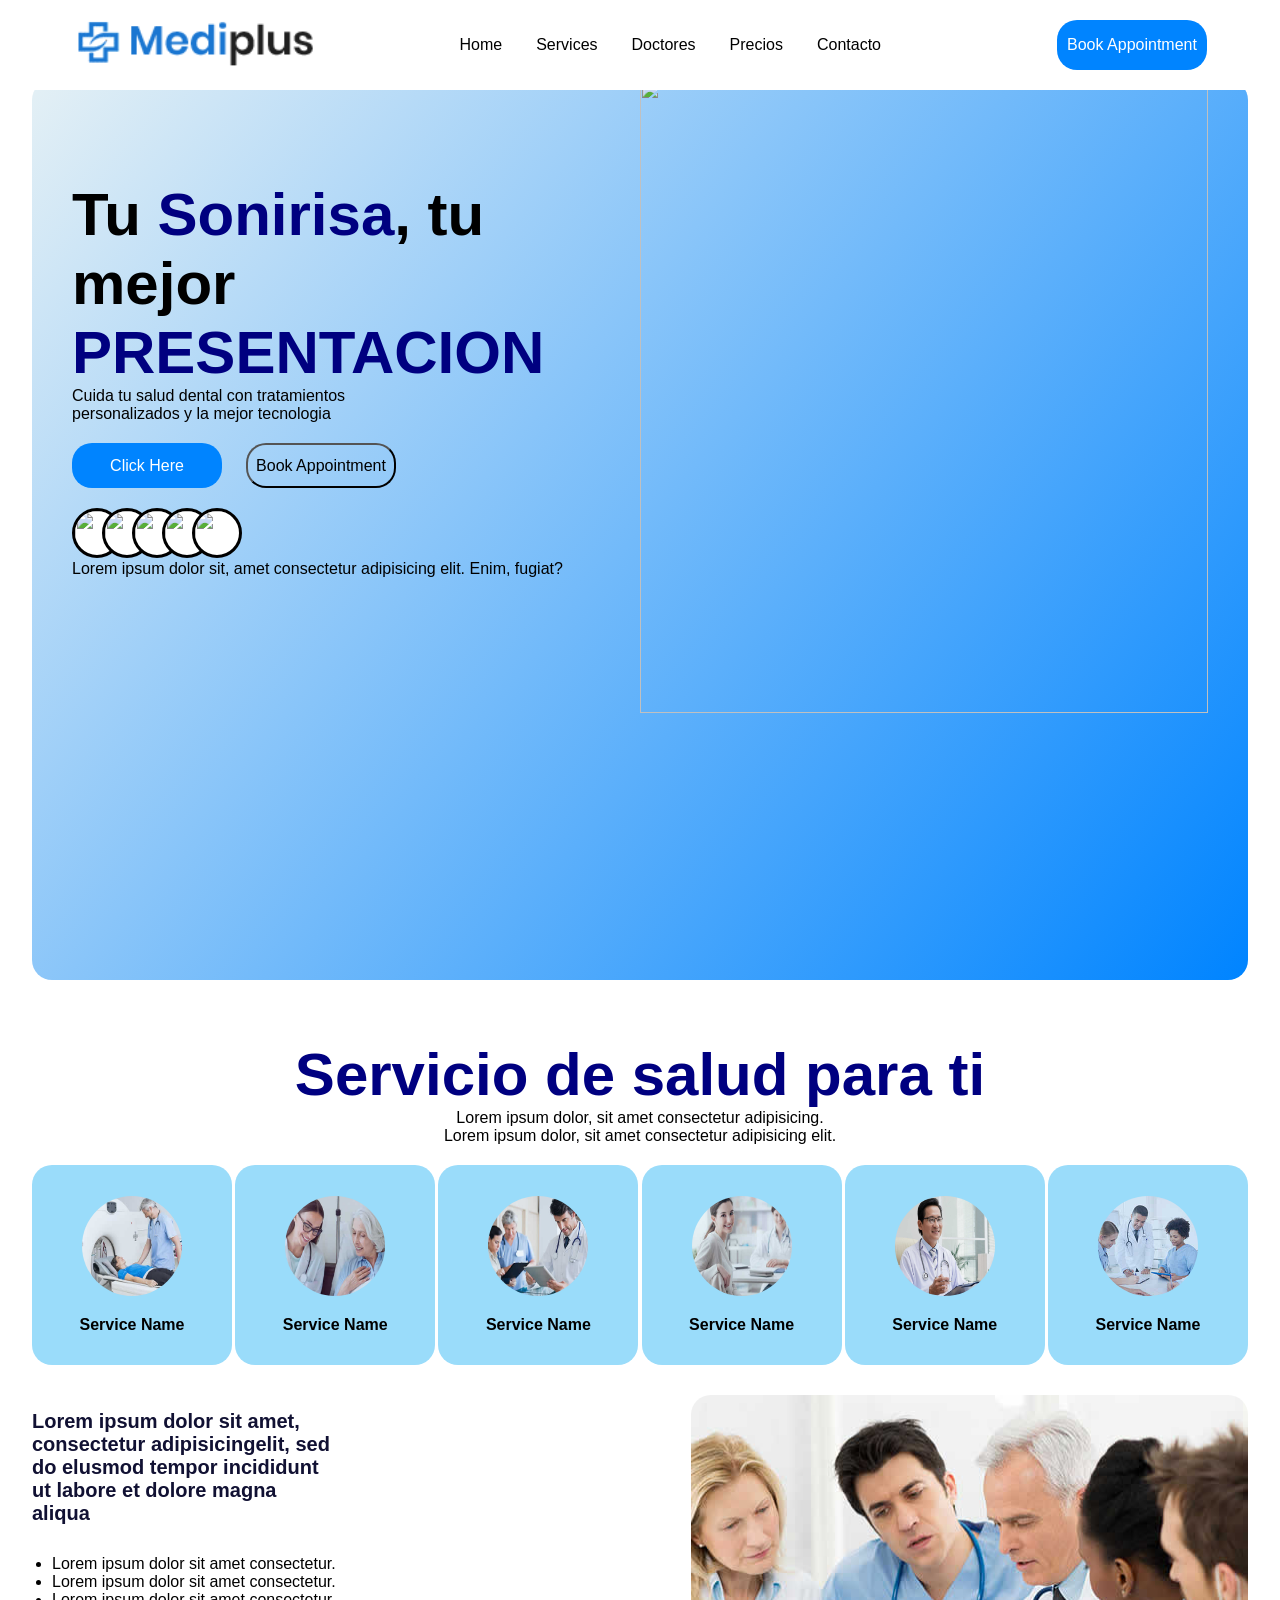
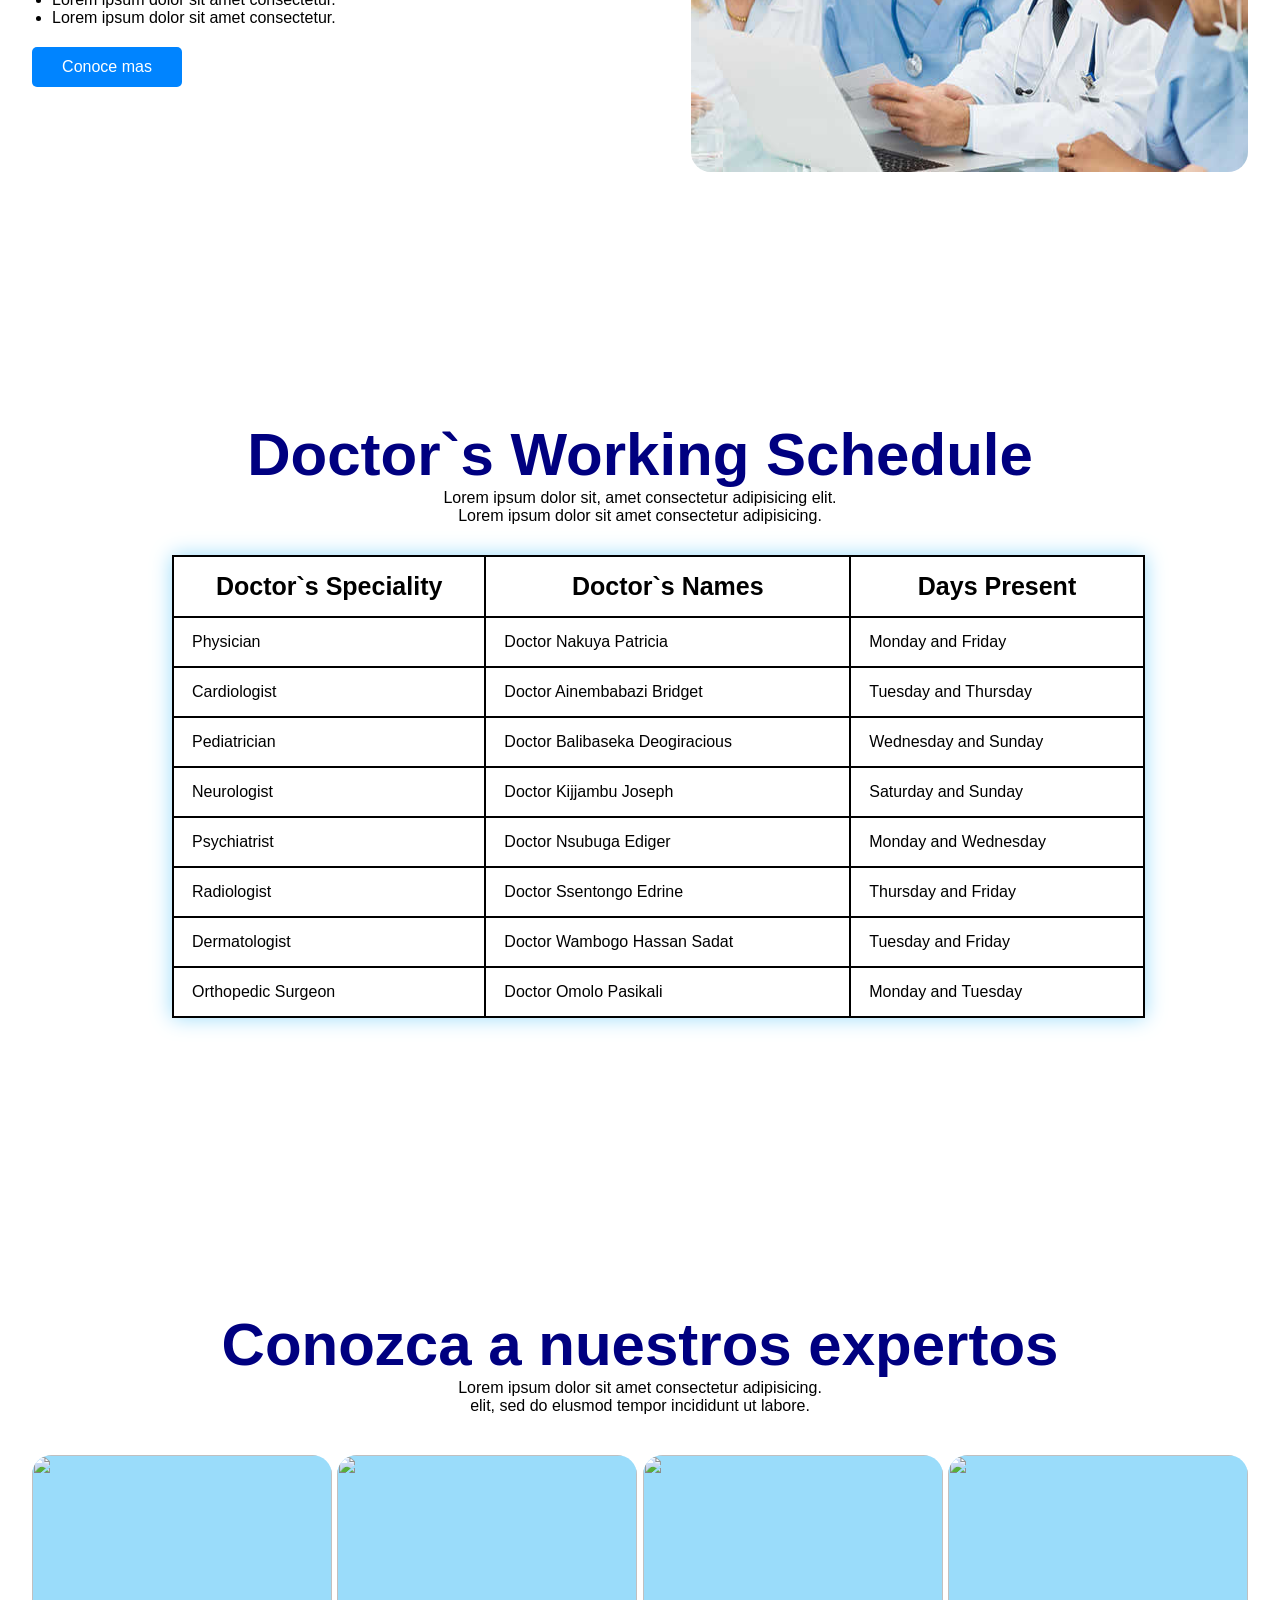
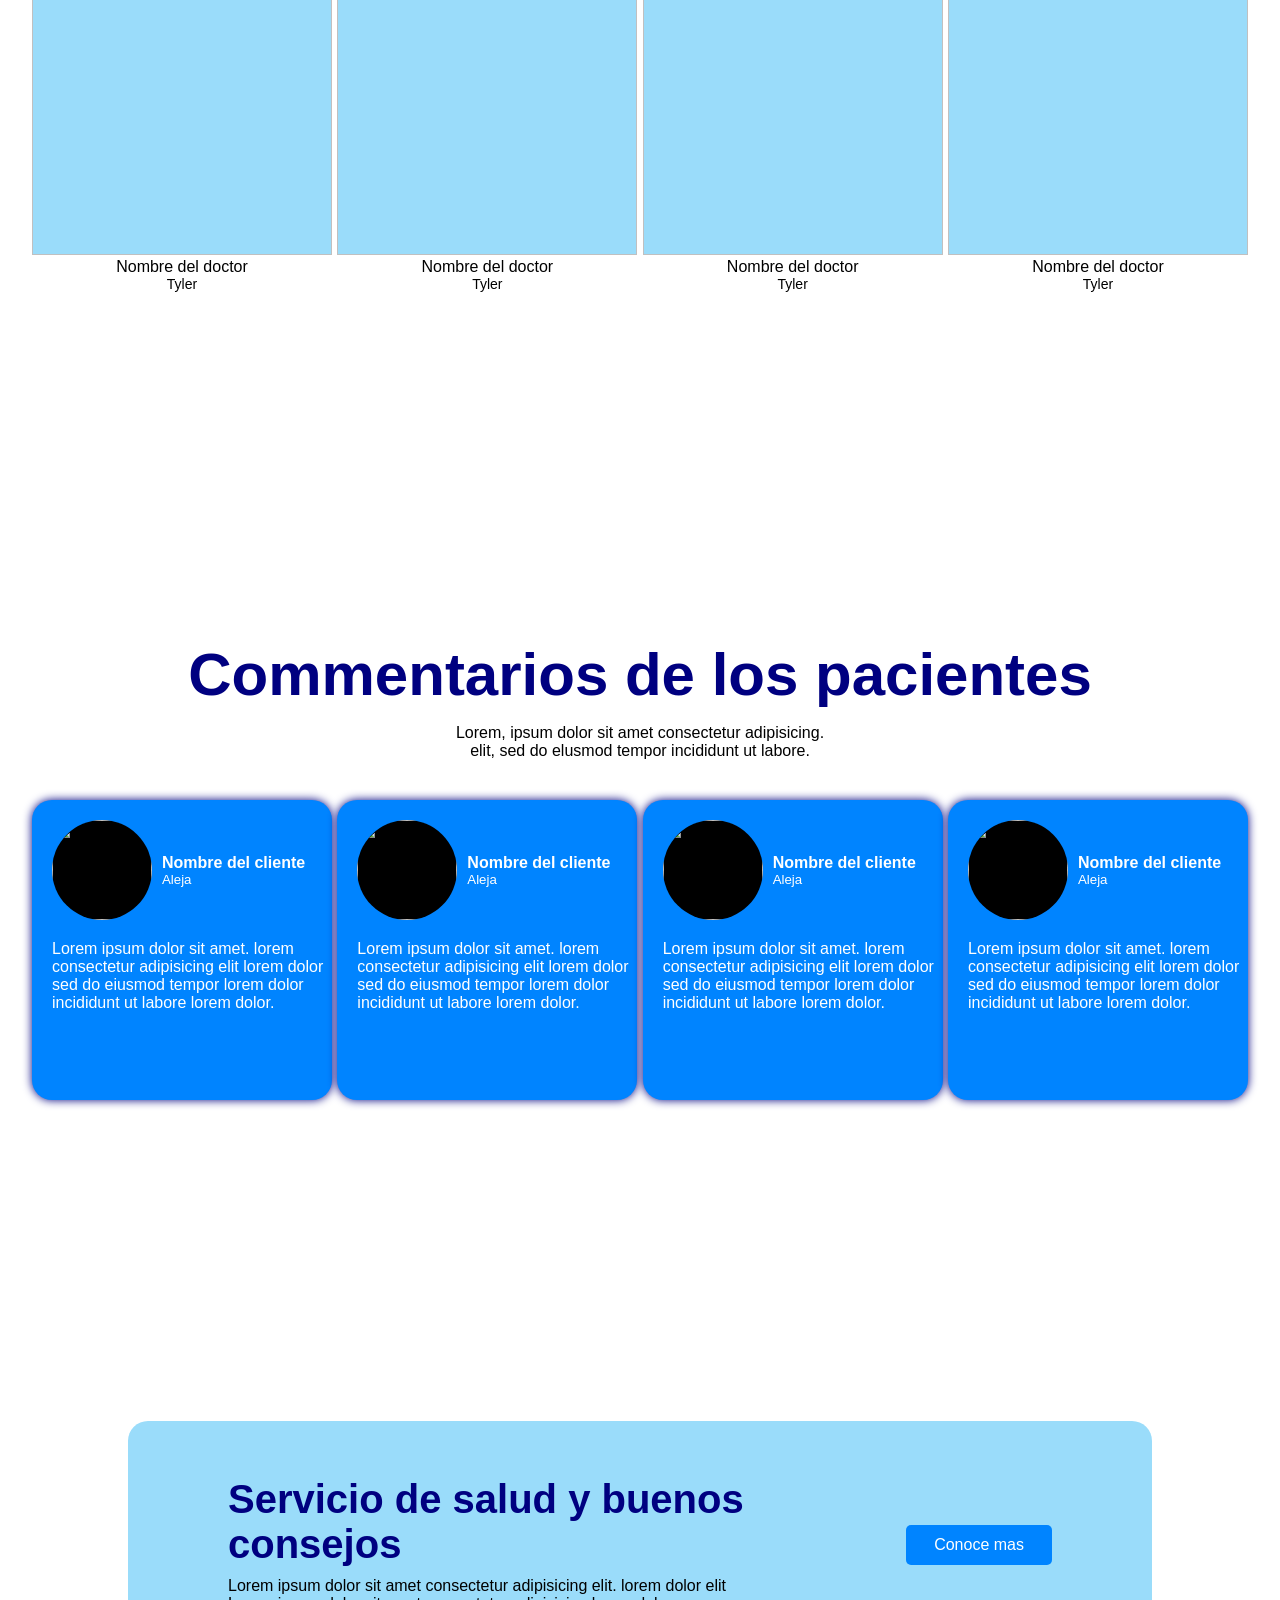
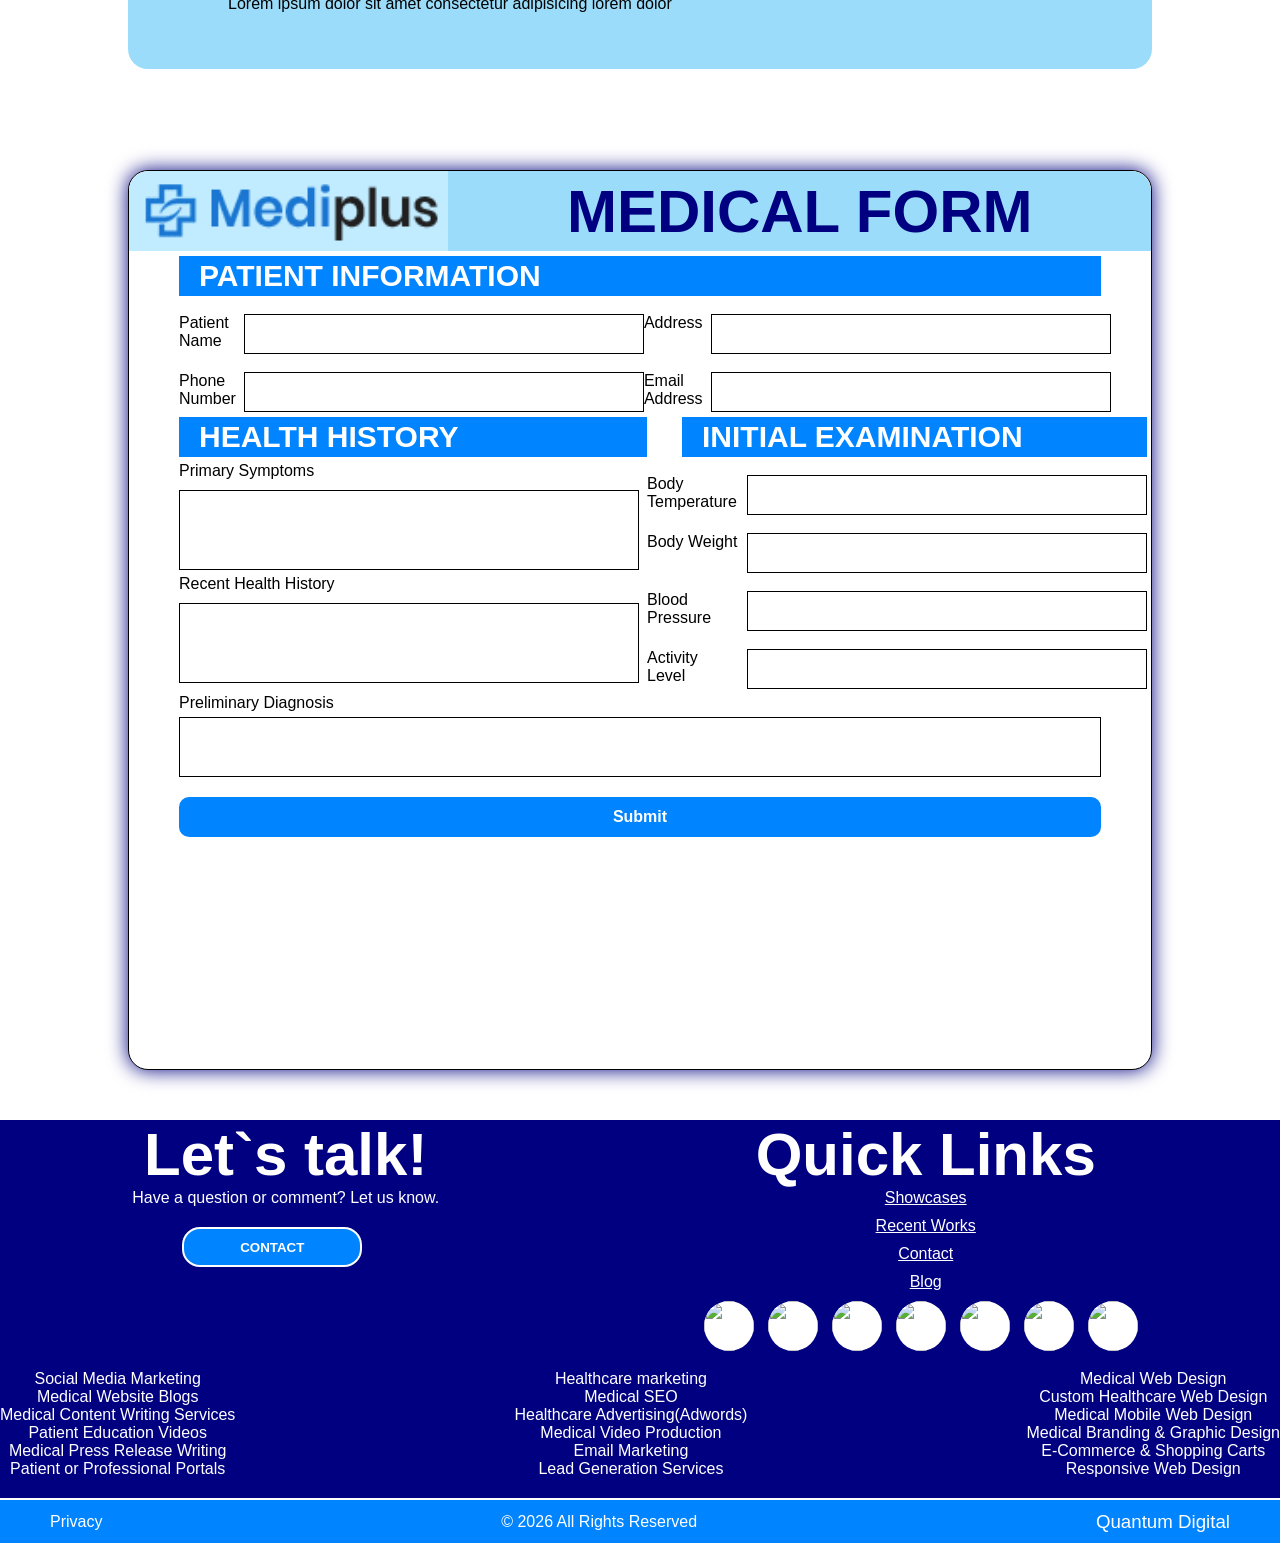
==== index.html @ 00d00fad "styling hero buttons" ====
<!DOCTYPE html>
<html lang="en">
<head>
    <meta charset="UTF-8">
    <meta name="viewport" content="width=device-width, initial-scale=1.0">
    <title>HOSPITAL</title>
    <link rel="stylesheet" href="style.css">
</head>
<body>


    <!-- Start of the Navigation bar -->

    <div class="navigationbar">


        <div class="navlogo">
            <img src="img/logo.png" alt="">
        </div>

        <div class="navanchours">
            <nav>
                <a href="#Home">Home</a>
                <a href="#Services">Services</a>
                <a href="#Doctores">Doctores</a>
                <a href="#Precios">Precios</a>
                <a href="#Contacto">Contacto</a>
            </nav>
        </div>

        <div class="navbtn">
            <button>Book Appointment</button>
        </div>


    </div>

    <!-- End of the Navigation bar -->



    <!-- Start of the Hero section -->

    <section class="herosection" id="Home">


        <div class="herocontent">


            <div class="heroinfo">

                <div class="heroinfo1">
                    <h1>Tu <span>Sonirisa</span>, tu mejor <br><span>PRESENTACION</span></h1>
                    <P>Cuida tu salud dental con tratamientos <br>personalizados y la mejor tecnologia</P>
                </div>

                <div class="herobtn">
                    <button class="herobtn1">Click Here</button>
                    <button id="herobtn2">Book Appointment</button>
                </div>

                <div class="heroinfo2">
                    <div class="heroinfo2images">
                        <img src="img/vecteezy_ai-generated-a-smiling-doctor-with-glasses-and-a-white-lab_41408858.png" alt="">
                        <img src="img/vecteezy_smiling-healthcare-professional-in-lab-coat-ready-for_44243718.png" alt="">
                        <img src="img/vecteezy_ai-generated-male-nurse-crossed-arms-isolated-on-transparent_35438521.png" alt="">
                        <img src="img/vecteezy_ai-generated-doctor-png-isolated-on-transparent-background_35681209.png" alt="">
                        <img src="img/vecteezy_ai-generated-a-smiling-doctor-with-glasses-and-a-white-lab_41408858.png" alt="">
                    </div>
                    <p>Lorem ipsum dolor sit, amet consectetur adipisicing elit. Enim, fugiat?</p>
                </div>

            </div>


            <div class="heroimage">
                <img src="img/vecteezy_ai-generated-a-female-doctor-with-a-stethoscope-isolated-on_41409059.png" alt="">
            </div>


        </div>


    </section>

    <!-- End of the Hero section -->


    <!-- Start of the Services section -->

    <section class="servicesection" id="Services">


        <div class="servicescontent">


            <h1>Servicio de salud para ti</h1>

            <p class="serviceparagraph">Lorem ipsum dolor, sit amet consectetur adipisicing. <br>Lorem ipsum dolor, sit amet consectetur adipisicing elit.</p>

            <div class="servicescards">


                <div class="card">
                    <div class="cardimage">
                        <img src="img/pf2.jpg" alt="">
                    </div>
                    <p>Service Name</p>
                </div>

                <div class="card">
                    <div class="cardimage">
                        <img src="img/pf1.jpg" alt="">
                    </div>
                    <p>Service Name</p>
                </div>

                <div class="card">
                    <div class="cardimage">
                        <img src="img/pf3.jpg" alt="">
                    </div>
                    <p>Service Name</p>
                </div>

                <div class="card">
                    <div class="cardimage">
                        <img src="img/pf4.jpg" alt="">
                    </div>
                    <p>Service Name</p>
                </div>

                <div class="card">
                    <div class="cardimage">
                        <img src="img/mission-img.jpg" alt="">
                    </div>
                    <p>Service Name</p>
                </div>

                <div class="card">
                    <div class="cardimage">
                        <img src="img/blog-sidebar2.jpg" alt="">
                    </div>
                    <p>Service Name</p>
                </div>


            </div>

            
            <div class="servicesinfo">


                <div class="serviceinfo1">
                    <p>Lorem ipsum dolor sit amet, <br>consectetur adipisicingelit, sed <br>do elusmod tempor incididunt <br>ut labore et dolore magna <br>aliqua</p>
                    <ul>
                        <li>Lorem ipsum dolor sit amet consectetur.</li>
                        <li>Lorem ipsum dolor sit amet consectetur.</li>
                        <li>Lorem ipsum dolor sit amet consectetur.</li>
                        <li>Lorem ipsum dolor sit amet consectetur.</li>
                    </ul>
                    <button>Conoce mas</button>
                </div>


                <div class="serviceinfoimage">
                    <img src="img/blog2.jpg" alt="">
                </div>


            </div>


        </div>


    </section>

    <!-- End of the Services Section -->

    
    <!-- Start of the Doctor`s Working days section -->

    <section class="doctorsworkingsection">


        <div class="doctorsworkingcontent">


            <h1>Doctor`s Working Schedule</h1>

            <p>Lorem ipsum dolor sit, amet consectetur adipisicing elit. <br>Lorem ipsum dolor sit amet consectetur adipisicing.</p>
            
            <table class="doctorstable">


                <thead>

                    <tr>
                        <th>Doctor`s Speciality</th>
                        <th>Doctor`s Names</th>
                        <th>Days Present</th>
                    </tr>

                </thead>

                <tbody>

                    <tr>
                        <td>Physician</td>
                        <td>Doctor Nakuya Patricia</td>
                        <td>Monday and Friday</td>
                    </tr>

                    <tr>
                        <td>Cardiologist</td>
                        <td>Doctor Ainembabazi Bridget</td>
                        <td>Tuesday and Thursday</td>
                    </tr>

                    <tr>
                        <td>Pediatrician</td>
                        <td>Doctor Balibaseka Deogiracious</td>
                        <td>Wednesday and Sunday</td>
                    </tr>

                    <tr>
                        <td>Neurologist</td>
                        <td>Doctor Kijjambu Joseph</td>
                        <td>Saturday and Sunday</td>
                    </tr>

                    <tr>
                        <td>Psychiatrist</td>
                        <td>Doctor Nsubuga Ediger</td>
                        <td>Monday and Wednesday</td>
                    </tr>

                    <tr>
                        <td>Radiologist</td>
                        <td>Doctor Ssentongo Edrine</td>
                        <td>Thursday and Friday</td>
                    </tr>

                    <tr>
                        <td>Dermatologist</td>
                        <td>Doctor Wambogo Hassan Sadat</td>
                        <td>Tuesday and Friday</td>
                    </tr>

                    <tr>
                        <td>Orthopedic Surgeon</td>
                        <td>Doctor Omolo Pasikali</td>
                        <td>Monday and Tuesday</td>
                    </tr>


                </tbody>


            </table>

        </div>


    </section>

    <!-- End of the Doctor`s Working days section -->


    <!-- Start of the Doctor`s section -->

    <section class="doctorsection" id="Doctores">


        <div class="doctorcontent">


            <h1>Conozca a nuestros expertos</h1>

            <p class="doctorcomment">Lorem ipsum dolor sit amet consectetur adipisicing. <br>elit, sed do elusmod tempor incididunt ut labore.</p>

            <div class="doctorimages">


                <div class="doctorcard">
                    <img src="" alt="">
                    <p>Nombre del doctor</p>
                    <h4>Tyler</h4>
                </div>

                <div class="doctorcard">
                    <img src="" alt="">
                    <p>Nombre del doctor</p>
                    <h4>Tyler</h4>
                </div>

                <div class="doctorcard">
                    <img src="" alt="">
                    <p>Nombre del doctor</p>
                    <h4>Tyler</h4>
                </div>

                <div class="doctorcard">
                    <img src="" alt="">
                    <p>Nombre del doctor</p>
                    <h4>Tyler</h4>
                </div>


            </div>


        </div>


    </section>

    <!-- End of the Doctor`s section -->



    <!--Start of the Comment Section -->

    <section class="commentsection" id="Precios">


        <div class="commentcomments">


            <h1>Commentarios de los pacientes</h1>

            <p class="commentdetails">Lorem, ipsum dolor sit amet consectetur adipisicing. <br>elit, sed do elusmod tempor incididunt ut labore.</p>

            <div class="commentcards">


                <div class="commentcard1">

                    <div class="cardcontent">
                        <img src="" alt="">
                        <div class="cardcontenttext">
                            <h4>Nombre del cliente</h4>
                            <h5>Aleja</h5>
                        </div>
                    </div>

                    <p>Lorem ipsum dolor sit amet. lorem <br>consectetur adipisicing elit lorem dolor <br>sed do eiusmod tempor lorem dolor <br>incididunt ut labore lorem dolor.</p>

                </div>

                <div class="commentcard1">

                    <div class="cardcontent">
                        <img src="" alt="">
                        <div class="cardcontenttext">
                            <h4>Nombre del cliente</h4>
                            <h5>Aleja</h5>
                        </div>
                    </div>

                    <p>Lorem ipsum dolor sit amet. lorem <br>consectetur adipisicing elit lorem dolor <br>sed do eiusmod tempor lorem dolor <br>incididunt ut labore lorem dolor.</p>

                </div>

                <div class="commentcard1">

                    <div class="cardcontent">
                        <img src="" alt="">
                        <div class="cardcontenttext">
                            <h4>Nombre del cliente</h4>
                            <h5>Aleja</h5>
                        </div>
                    </div>
                    
                    <p>Lorem ipsum dolor sit amet. lorem <br>consectetur adipisicing elit lorem dolor <br>sed do eiusmod tempor lorem dolor <br>incididunt ut labore lorem dolor.</p>

                </div>

                <div class="commentcard1">

                    <div class="cardcontent">
                        <img src="" alt="">
                        <div class="cardcontenttext">
                            <h4>Nombre del cliente</h4>
                            <h5>Aleja</h5>
                        </div>
                    </div>
                    
                    <p>Lorem ipsum dolor sit amet. lorem <br>consectetur adipisicing elit lorem dolor <br>sed do eiusmod tempor lorem dolor <br>incididunt ut labore lorem dolor.</p>

                </div>


            </div>


        </div>


    </section>

    <!-- End of the Comment Section -->


    <!-- Start of the Information Section -->

    <section class="informationsection">


        <div class="informationcontent">


            <div class="informationhead">
                <h1>Servicio de salud y buenos consejos</h1>
                <p>Lorem ipsum dolor sit amet consectetur adipisicing elit. lorem dolor elit <br>Lorem ipsum dolor sit amet consectetur adipisicing lorem dolor</p>
            </div>

            <button>Conoce mas</button>


        </div>


    </section>

    <!-- End of the Information section -->


    <!-- Start of the Form section -->

    <secction class="formsection">


        <div class="formconent">


            <form action="">


                <div class="formheader">

                    <div class="formlogo">
                        <img src="img/logo.png" alt="">
                    </div>

                    <div class="formheadinfo">
                        <h1>MEDICAL FORM</h1>
                    </div>

                </div>


                <div class="formbody">


                    <div class="firstformbody">

                        <div class="firstformbodyhead">
                            <h1>PATIENT INFORMATION</h1>
                        </div>

                        <div class="firstformbodyfields">

                            <div class="firstformbodyfieldsleft">

                                <div class="formfields">
                                    <p>Patient <br>Name</p>
                                    <input type="text">
                                </div>

                                <div class="formfields">
                                    <p>Phone <br>Number</p>
                                    <input type="text">
                                </div>

                            </div>

                            <div class="firstformbodyright">

                                <div class="formfields">
                                    <p>Address</p>
                                    <input type="text">
                                </div>

                                <div class="formfields">
                                    <p>Email <br>Address</p>
                                    <input type="text">
                                </div>

                            </div>

                        </div>

                    </div>


                    <div class="secondformbody">


                        <div class="secondformbodyleftside">

                            <div class="secondformbodyleftsidehead">
                                <h1>HEALTH HISTORY</h1>
                            </div>

                            <div class="secondformbodyleftsidefields">
                                <P>Primary Symptoms</P>
                                <input type="text">
                            </div>

                            <div class="secondformbodyleftsidefields">
                                <P>Recent Health History</P>
                                <input type="text">
                            </div>

                        </div>


                        <div class="secondformbodyrightside">

                            <div class="secondformbodyrightsidehead">
                                <h1>INITIAL EXAMINATION</h1>
                            </div>

                            <div class="formfields">
                                <p>Body <br>Temperature</p>
                                <input type="text">
                            </div>

                            <div class="formfields">
                                <p>Body Weight</p>
                                <input type="text">
                            </div>

                            <div class="formfields">
                                <p>Blood <br>Pressure</p>
                                <input type="text">
                            </div>

                            <div class="formfields">
                                <p>Activity <br>Level</p>
                                <input type="text">
                            </div>

                        </div>


                    </div>


                    <div class="thirdformbody">


                        <div class="thirdformbodyfields">
                            <p>Preliminary Diagnosis</p>
                            <input type="text">
                        </div>


                    </div>

                    <div class="formbutton">
                        <button>Submit</button>
                    </div>


                </div>



            </form>


        </div>


    </secction>

    <!-- End of the Form section -->



    <!-- Start of the Footer Section -->

    <footer class="footersection" id="Contacto">


        <div class="firstfooterinfo">


            <div class="footerinfoone">
                <h1>Let`s talk!</h1>
                <p>Have a question or comment? Let us know.</p>
                <button>CONTACT</button>
            </div>

            <div class="footerinfotwo">
                <h1>Quick Links</h1>
                <nav>
                    <a href="">Showcases</a>
                    <a href="">Recent Works</a>
                    <a href="">Contact</a>
                    <a href="">Blog</a>
                </nav>
                <div class="footerinfotwoimages">
                    <img src="" alt="">
                    <img src="" alt="">
                    <img src="" alt="">
                    <img src="" alt="">
                    <img src="" alt="">
                    <img src="" alt="">
                    <img src="" alt="">
                </div>
            </div>


        </div>


        <div class="secondfooterinfo">


            <div>
                <p>Social Media Marketing <br>Medical Website Blogs <br>Medical Content Writing Services <br>Patient Education Videos <br>Medical Press Release Writing <br>Patient or Professional Portals</p>
            </div>
            <div>
                <p>Healthcare marketing <br>Medical SEO <br>Healthcare Advertising(Adwords) <br>Medical Video Production <br>Email Marketing <br>Lead Generation Services</p>
            </div>
            <div>
                <p>Medical Web Design <br>Custom Healthcare Web Design <br>Medical Mobile Web Design <br>Medical Branding & Graphic Design <br>E-Commerce & Shopping Carts <br>Responsive Web Design</p>
            </div>

        </div>

    
        <div class="lastfooterinfo">
            <h4>Privacy</h4>
            <h4>&copy; 2026 All Rights Reserved</h4>
            <h3>Quantum Digital</h3>
        </div>


    </footer>

    <!-- End of the Footer Section -->
 <script src="script.js"></script>    
</body>
</html>
---- style.css ----
*{
    margin: 0px;
    padding: 0px;
    box-sizing: border-box;
    text-decoration: none;
}


html{
    scroll-behavior: smooth;
}



/* Start of the Navigation bar */
.navigationbar{
    width: 100%;
    height: 10vh;
    background-color: white;
    display: flex;
    justify-content: space-around;
    align-items: center;
    position: fixed;
    top: 0;
}

.navlogo img{
    width: 100%;
    height: 50px;
}

.navanchours nav a{
    color: black;
    font-family:'Segoe UI', Tahoma, Geneva, Verdana, sans-serif;
    font-size: 16px;
    margin-right: 30px;
}

.navbtn button{
    width: 150px;
    height: 50px;
    background-color: rgb(0, 132, 255);
    border-radius: 20px;
    color: white;
    font-family: 'Segoe UI', Tahoma, Geneva, Verdana, sans-serif;
    font-size: 16px;
    border: none;
}
/* End of the navigation bar */



/* Start of the Hero section */
.herosection{
    width: 100%;
    height: 100vh;
    background-color: white;
    display: flex;
    justify-content: center;
    margin-top: 80px;
}

.herocontent{
    width: 95%;
    height: 100%;
    background: linear-gradient(130deg, rgb(228, 240, 245), rgb(0, 132, 255));
    display: flex;
    justify-content: space-between;
    border-radius: 20px;
}

.heroinfo{
    width: 600px;
    height: 630px;
    margin-left: 40px;
}

.heroinfo1 h1{
    font-size: 60px;
    font-family: 'Segoe UI', Tahoma, Geneva, Verdana, sans-serif;
    color: black;
    margin-top: 100px;
}

.heroinfo1 h1 span{
    color: navy;
}

.heroinfo1 p{
    font-size: 16px;
    font-family: 'Segoe UI', Tahoma, Geneva, Verdana, sans-serif;
}

.herobtn{
    margin-top: 20px;
}

.herobtn button{
    width: 150px;
    height: 45px;
    background-color: transparent;
    font-family: 'Segoe UI', Tahoma, Geneva, Verdana, sans-serif;
    font-size: 16px;
    border-radius: 20px;
    margin-right: 20px;
}

.herobtn .herobtn1{
    background-color: rgb(0, 132, 255);
    border: none;
    color: white;
}

.heroinfo2images{
    display: grid;
    grid-template-columns: repeat(5,30px);
    margin-top: 20px;
}

.heroinfo2images img{
    width: 50px;
    height: 50px;
    background-color: white;
    border: 3px solid black;
    border-radius: 50%;
}

.heroinfo2 p{
    font-family: 'Segoe UI', Tahoma, Geneva, Verdana, sans-serif;
    font-size: 16px;
    margin-top: 2px;
}

.heroimage{
    width: 600px;
    max-height: 633px;
    margin-right: 40px;
}

.heroimage img{
    width: 100%;
    height: 100%;
}
/* End of the Hero Section */



/* Start of the Services Section */
.servicesection{
    width: 100%;
    min-height: 100vh;
    background-color: white;
    display: flex;
    justify-content: center;
    margin-top: 60px;
}

.servicescontent{
    width: 95%;
    height: 100%;
    background-color: white;
}

.servicescontent h1{
    font-family: 'Segoe UI', Tahoma, Geneva, Verdana, sans-serif;
    font-size: 60px;
    color: navy;
    text-align: center;
}

.servicescontent .serviceparagraph{
    font-family: 'Segoe UI', Tahoma, Geneva, Verdana, sans-serif;
    font-size: 16px;
    color: black;
    text-align: center;
}

.servicescards{
    display: flex;
    justify-content: space-between;
    margin-top: 20px;
}

.servicescards .card{
    width: 200px;
    height: 200px;
    background-color:  rgb(154, 220, 250);
    border-radius: 20px;
}

.card{
    display: flex;
    flex-direction: column;
    align-items: center;
    justify-content: center;
}

.card .cardimage{
    width: 100px;
    height: 100px;
    background-color: white;
    border-radius: 50%;
    overflow: hidden;
}

.cardimage img{
    width: 100%;
    height: 100%;
    /* border-radius: 50%; */
    object-fit: fill;
}

.card p{
    margin-top: 20px;
    font-family: 'Segoe UI', Tahoma, Geneva, Verdana, sans-serif;
    font-size: 16px;
    font-weight: 700;
}

.servicesinfo{
    display: flex;
    justify-content: space-between;
    margin-top: 30px;
}

.serviceinfo1 p{
    font-family: 'Segoe UI', Tahoma, Geneva, Verdana, sans-serif;
    font-size: 20px;
    color: rgb(17, 17, 51);
    font-weight: 700;
    margin-top: 15px;
}

.serviceinfo1 ul{
    margin-left: 20px;
    margin-top: 30px;
    font-family: 'Segoe UI', Tahoma, Geneva, Verdana, sans-serif;
    font-size: 16px;
    font-weight: 400;
}

.serviceinfo1 button{
    width: 150px;
    height: 40px;
    background-color: rgb(0, 132, 255);
    color: white;
    font-weight: 500;
    margin-top: 20px;
    font-family: 'Segoe UI', Tahoma, Geneva, Verdana, sans-serif;
    font-size: 16px;
    border: none;
    border-radius: 5px;
}

.serviceinfoimage img{
    width: 100%;
    height: 100%;
    background-color:  rgb(154, 220, 250);
    border-radius: 20px;
}
/* End of the Services Section */



/* Start of the Doctor`s Working Days Section */
.doctorsworkingsection{
    width: 100%;
    min-height: 100vh;
    background-color: white;
    display: flex;
    justify-content: center;
}

.doctorsworkingcontent{
    width: 95%;
    height: 100%;
    background-color: white;
}

.doctorsworkingcontent h1{
    font-family: 'Segoe UI', Tahoma, Geneva, Verdana, sans-serif;
    font-size: 60px;
    color: navy;
    text-align: center;
    margin-top: 80px;
}

.doctorsworkingcontent p{
    font-family: 'Segoe UI', Tahoma, Geneva, Verdana, sans-serif;
    font-size: 16px;
    color: black;
    text-align: center;
}

.doctorstable{
    width: 80%;
    margin-top: 30px;
    border-collapse: collapse;
    margin-left: 140px;
    box-shadow: 0px 0px 20px  rgb(154, 220, 250);
}

th{
    color: black;
    font-family: 'Segoe UI', Tahoma, Geneva, Verdana, sans-serif;
    font-size: 25px;
    font-weight: 700;
    padding-top: 15px;
    padding-bottom: 15px;
    text-align: center;
    border: 2px solid black;
}

td{
    color: black;
    font-family: 'Segoe UI', Tahoma, Geneva, Verdana, sans-serif;
    font-size: 16px;
    font-weight: 400;
    padding-top: 15px;
    padding-bottom: 15px;
    padding-right: 18px;
    padding-left: 18px;
    text-align: left;
    border: 2px solid black;
}
/* End of the Doctor`s Working Days Section */



/* Start of the Doctor`s Section */
.doctorsection{
    min-width: 100%;
    min-height: 100vh;
    background-color: white;
    display: flex;
    justify-content: center;
}

.doctorcontent{
    width: 95%;
    height: 100%;
    background-color: white;
}

.doctorcontent h1{
    font-family: 'Segoe UI', Tahoma, Geneva, Verdana, sans-serif;
    font-size: 60px;
    color: navy;
    text-align: center;
    margin-top: 70px;
}

.doctorcontent .doctorcomment{
    font-family: 'Segoe UI', Tahoma, Geneva, Verdana, sans-serif;
    font-size: 16px;
    color: black;
    text-align: center;
}

.doctorimages{
    display: flex;
    justify-content: space-between;
    margin-top: 40px;
}

.doctorcard{
    width: 300px;
    height: 500px;
    background-color: white;
    display: flex;
    flex-direction: column;
    align-items: center;
    border-radius: 20px;
}

.doctorcard img{
    width: 300px;
    height: 400px;
    background-color: rgb(154, 220, 250);
    border-top-left-radius: 20px;
    border-top-right-radius: 20px;
}

.doctorcard p{
    font-family: 'Segoe UI', Tahoma, Geneva, Verdana, sans-serif;
    font-size: 16px;
    color: black;
    margin-top: 3px;
    font-weight: 500;
}

.doctorcard h4{
    font-family: 'Segoe UI', Tahoma, Geneva, Verdana, sans-serif;
    font-size: 14px;
    color: black;
    font-weight: 300;
}
/* End of the Doctor`s Section */



/* Start of the Comment Section */
.commentsection{
    width: 100%;
    height: 80vh;
    background-color: white;
    display: flex;
    justify-content: center;
    margin-top: 60px;
}

.commentcomments{
    width: 95%;
    height: 100%;
    background-color: white;
}

.commentcomments h1{
    font-family: 'Segoe UI', Tahoma, Geneva, Verdana, sans-serif;
    font-size: 60px;
    color: navy;
    text-align: center;
    margin-top: 40px;
}

.commentcomments .commentdetails{
    font-family: 'Segoe UI', Tahoma, Geneva, Verdana, sans-serif;
    font-size: 16px;
    color: black;
    text-align: center;
    margin-top: 15px;
}

.commentcards{
    display: flex;
    justify-content: space-between;
    margin-top: 40px;
}

.commentcard1{
    width: 300px;
    height: 300px;
    background-color: rgb(0, 132, 255);
    border-radius: 20px;
    box-shadow: 0px 0px 10px navy;
}

.cardcontent{
    display: flex;
    margin-top: 20px;
    margin-left: 20px;
}

.cardcontent img{
    width: 100px;
    height: 100px;
    background-color: black;
    border-radius: 50%;
}

.cardcontenttext{
    display: flex;
    flex-direction: column;
    justify-content: center;
    margin-left: 10px;
    font-family: 'Segoe UI', Tahoma, Geneva, Verdana, sans-serif;
    font-size: 16px;
    color: white;
}

.cardcontenttext h5{
    font-weight: 400;
}

.commentcard1 p{
    font-family: 'Segoe UI', Tahoma, Geneva, Verdana, sans-serif;
    font-size: 16px;
    color: white;
    margin-top: 20px;
    margin-left: 20px;
    font-weight: 400;
}
/* End of the Comment Section */



/* Start of the Information Section */
.informationsection{
    width: 100%;
    height: 50vh;
    background-color: white;
    display: flex;
    justify-content: center;
    align-items: center;
}

.informationcontent{
    width: 80%;
    height: 55%;
    background-color: rgb(154, 220, 250);
    display: flex;
    justify-content: space-between;
    align-items: center;
    border-radius: 20px;
}

.informationhead h1{
    font-family: 'Segoe UI', Tahoma, Geneva, Verdana, sans-serif;
    font-size: 40px;
    color: navy;
    margin-left: 100px;
}

.informationhead p{
    font-family: 'Segoe UI', Tahoma, Geneva, Verdana, sans-serif;
    font-size: 16px;
    color: black;
    margin-top: 10px;
    margin-left: 100px;
    font-weight: 500;
}

.informationcontent button{
    width: 150px;
    height: 40px;
    background-color: rgb(0, 132, 255);
    color: white;
    font-family: 'Segoe UI', Tahoma, Geneva, Verdana, sans-serif;
    font-size: 16px;
    border: none;
    border-radius: 5px;
    margin-right: 100px;
    font-weight: 500;
}
/* End of the Information Section */



/* Start of the Form Section */
.formsection{
    width: 100%;
    min-height: 100vh;
    background-color: white;
    display: flex;
    justify-content: center;
}

.formconent{
    width: 80%;
    min-height: 100vh;
    background-color: white;
    border: 1px solid black;
    border-radius: 20px;
    box-shadow: 0px 0px 20px  navy;
}

.formheader{
    display: flex;
}

.formlogo{
    width: 400px;
    height: 80px;
    background-color: rgb(193, 235, 255);
    display: flex;
    justify-content: center;
    align-items: center;
    border-top-left-radius: 20px;
}

.formlogo img{
    width: 300px;
    height: 65px;
}

.formheadinfo{
    width: 880px;
    height: 80px;
    background-color: rgb(154, 220, 250);
    display: flex;
    justify-content: center;
    align-items: center;
    border-top-right-radius: 20px;
}

.formheadinfo h1{
    font-family: 'Segoe UI', Tahoma, Geneva, Verdana, sans-serif;
    font-size: 60px;
    color: navy;
}

.formbody{
    margin-left: 50px;
    margin-right: 50px;
    margin-top: 5px;
}

.firstformbodyhead{
    width: 100%;
    height: 40px;
    background-color: rgb(0, 132, 255);
    display: flex;
    align-items: center;
}

.firstformbodyhead h1{
    font-family: 'Segoe UI', Tahoma, Geneva, Verdana, sans-serif;
    font-size: 30px;
    color: white;
    margin-left: 20px;
}

.firstformbodyfields{
    display: flex;
    justify-content: space-between;
}

.formfields{
    display: flex;
    justify-content: space-between;
    margin-top: 18px;
    font-family: 'Segoe UI', Tahoma, Geneva, Verdana, sans-serif;
    color: black;
    font-weight: 500;
}

.formfields p{
    font-size: 16px;
}

.formfields input{
    width: 400px;
    height: 40px;
    border: 1px solid black;
    margin-left: 8px;
}

.secondformbody{
    display: flex;
    justify-content: space-between;
    margin-top: 5px;
}

.secondformbodyleftsidehead{
    width: 468px;
    height: 40px;
    background-color: rgb(0, 132, 255);
    color: white;
    display: flex;
    align-items: center;
}

.secondformbodyleftsidehead h1{
    font-family: 'Segoe UI', Tahoma, Geneva, Verdana, sans-serif;
    font-size: 30px;
    margin-left: 20px;
}

.secondformbodyleftsidefields p{
    font-family: 'Segoe UI', Tahoma, Geneva, Verdana, sans-serif;
    font-size: 16px;
    color: black;
    font-weight: 500;
    margin-top: 5px;
}

.secondformbodyleftsidefields input{
    width: 460px;
    height: 80px;
    border: 1px solid black;
    margin-top: 10px;
}

.secondformbodyrightsidehead{
    width: 465px;
    height: 40px;
    background-color: rgb(0, 132, 255);
    color: white;
    display: flex;
    align-items: center;
    margin-left: 35px;
}

.secondformbodyrightsidehead h1{
    font-family: 'Segoe UI', Tahoma, Geneva, Verdana, sans-serif;
    font-size: 30px;
    margin-left: 20px;
}

.thirdformbodyfields p{
    font-family: 'Segoe UI', Tahoma, Geneva, Verdana, sans-serif;
    font-size: 16px;
    color: black;
    font-weight: 500;
    margin-top: 5px;
}

.thirdformbodyfields input{
    width: 100%;
    height: 60px;
    border: 1px solid black;
    margin-top: 5px;
}

.formbutton button{
    width: 100%;
    margin: 20px 0px;
    height: 40px;
    font-family: 'Segoe UI', Tahoma, Geneva, Verdana, sans-serif;
    font-size: 16px;
    background-color: rgb(0, 132, 255);
    border: none;
    border-radius: 10px;
    color: white;
    font-weight: 600;
}
/* End of the Form Section */



/* Start of the Footer Section */
.footersection{
    width: 100%;
    height: 70%;
    background-color: navy;
    margin-top: 50px;
}

.firstfooterinfo{
    display: flex;
    justify-content: space-around;
}

.footerinfoone h1{
    font-family: 'Segoe UI', Tahoma, Geneva, Verdana, sans-serif;
    font-size: 60px;
    color: white;
    font-weight: 600;
    text-align: center;
}

.footerinfoone p{
    font-family: 'Segoe UI', Tahoma, Geneva, Verdana, sans-serif;
    font-size: 16px;
    color: white;
}

.footerinfoone button{
    width: 180px;
    height: 40px;
    border-radius: 18px;
    border: 2px solid white;
    background-color: rgb(0, 132, 255);
    margin-top: 20px;
    margin-left: 50px;
    color: white;
    font-weight: 600;
}

.footerinfotwo h1{
    font-family: 'Segoe UI', Tahoma, Geneva, Verdana, sans-serif;
    font-size: 60px;
    color: white;
    font-weight: 600;
    text-align: center;
}


.footerinfotwo nav{
    display: flex;
    flex-direction: column;
    align-items: center;
    gap: 10px;
}

.footerinfotwo nav a{
    color: white;
    font-size: 16px;
    font-family: 'Segoe UI', Tahoma, Geneva, Verdana, sans-serif;
    text-decoration: underline;
}

.footerinfotwoimages img{
    width: 50px;
    height: 50px;
    background-color: white;
    border-radius: 50%;
    margin-right: 10px;
    margin-top: 10px;
}

.secondfooterinfo{
    display: flex;
    justify-content: space-between;
    text-align: center;
    margin-top: 15px;
    color: white;
    font-family: 'Segoe UI', Tahoma, Geneva, Verdana, sans-serif;
    font-size: 16px;
}

.lastfooterinfo{
    width: 100%;
    height: 5vh;
    background-color: rgb(0, 132, 255);
    display: flex;
    justify-content: space-between;
    align-items: center;
    color: white;
    font-family: 'Segoe UI', Tahoma, Geneva, Verdana, sans-serif;
    padding: 0px 50px;
    font-size: 16px;
    margin-top: 20px;
    border-top: 2px solid white;
}

.lastfooterinfo h4{
    font-weight: 400;
}

.lastfooterinfo h3{
    font-weight: 500;
}
/* End of the Footer section */
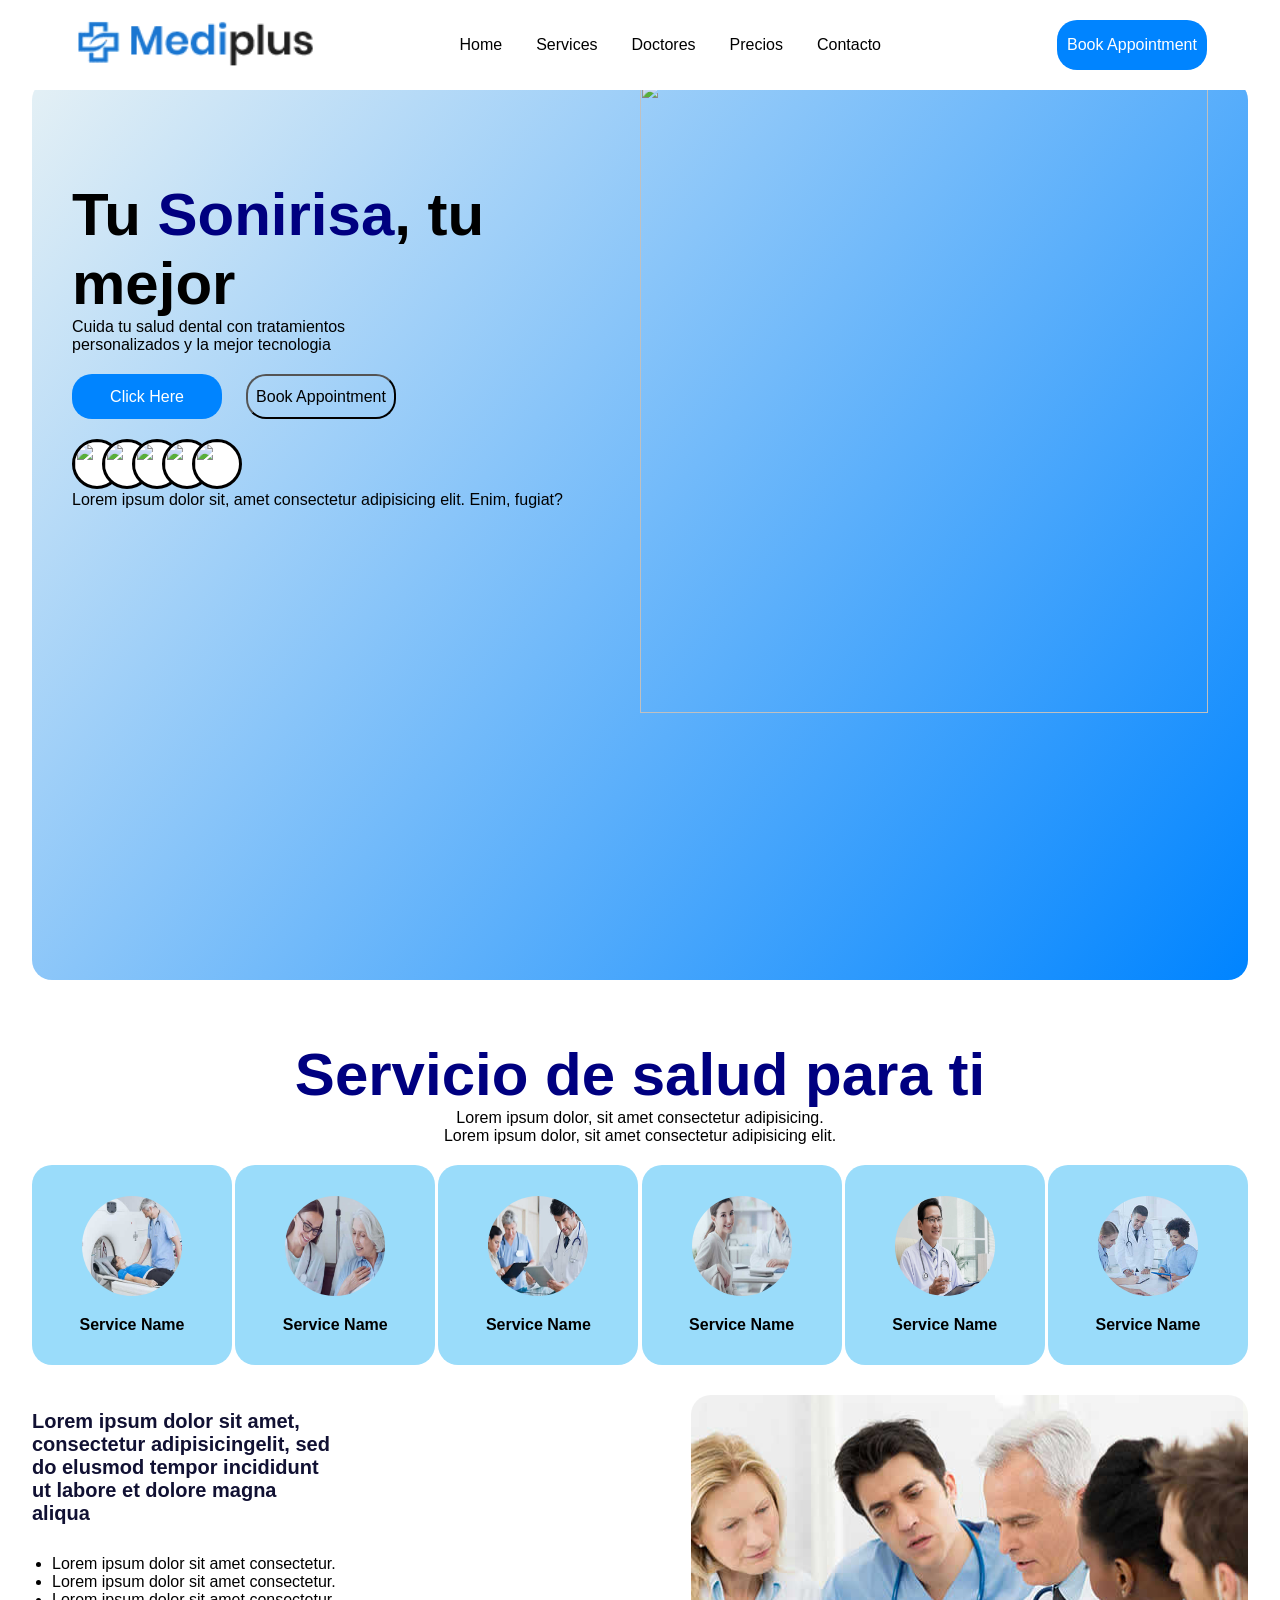
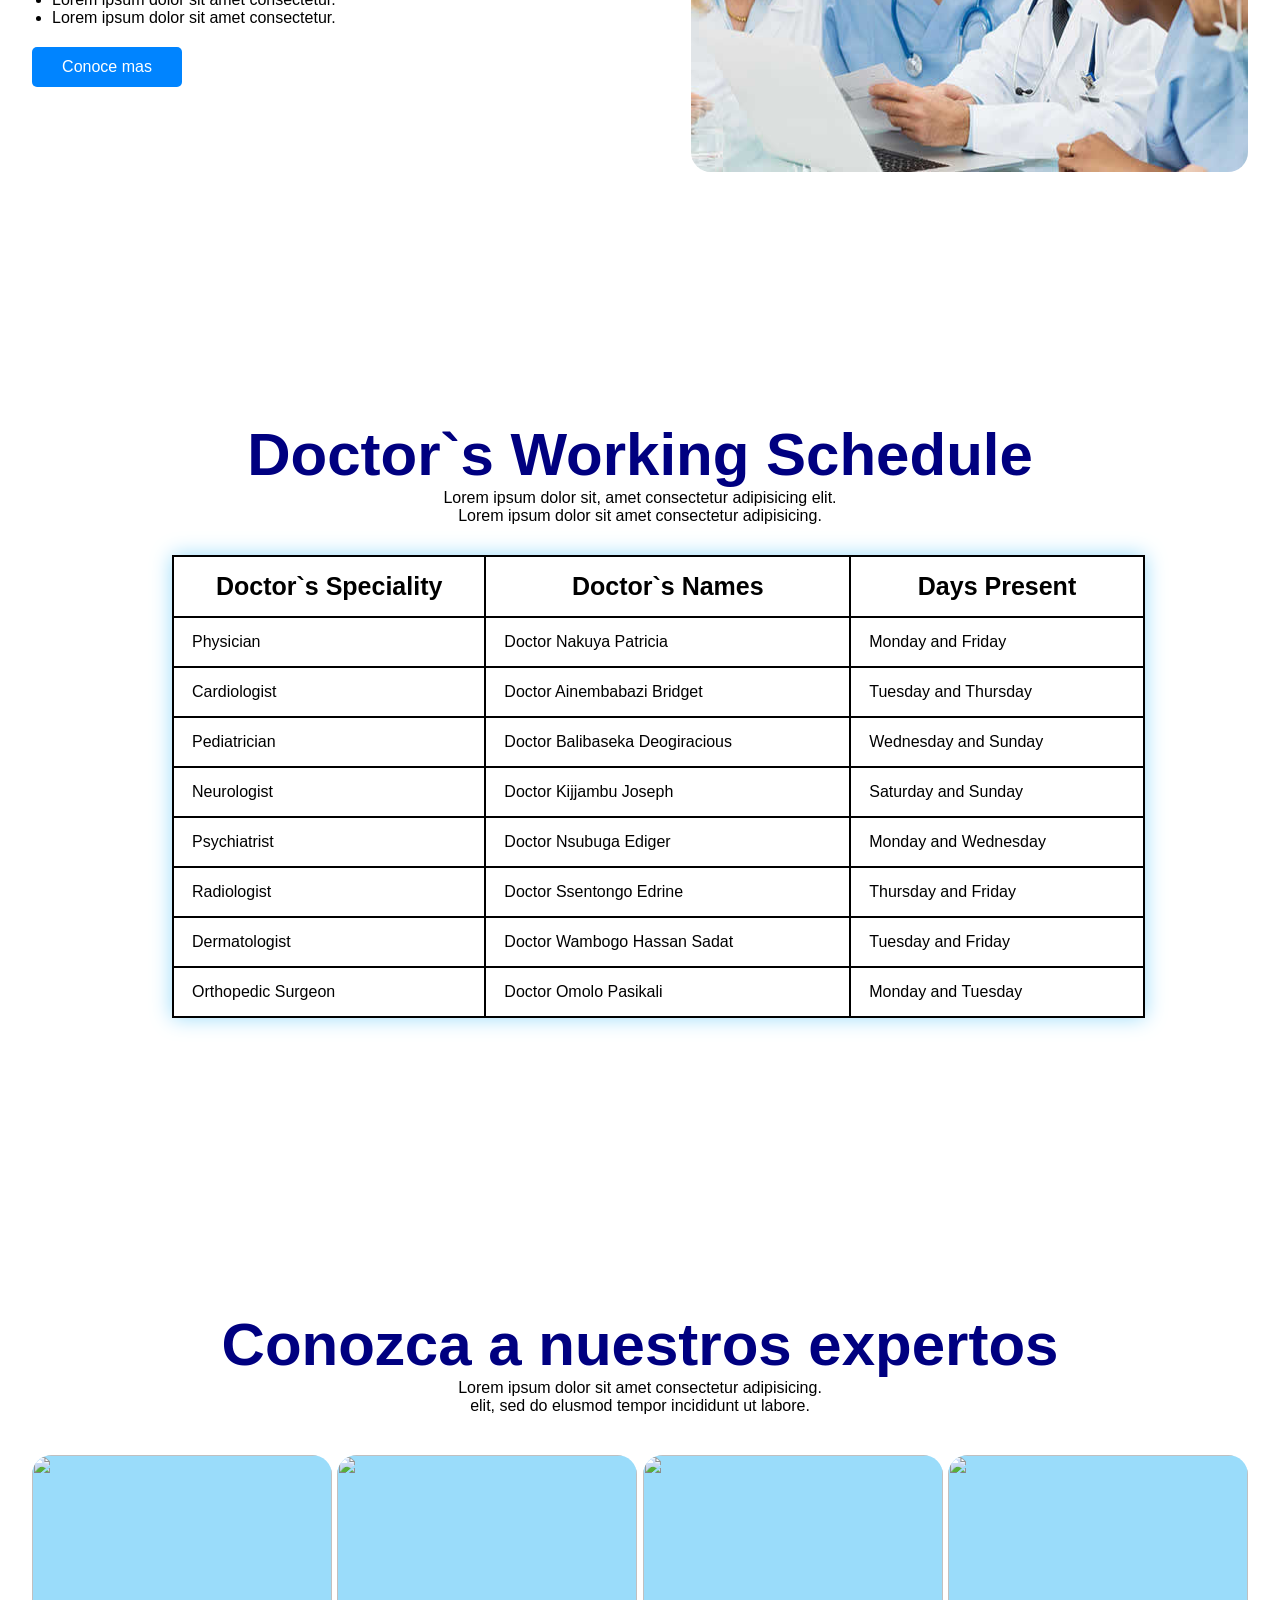
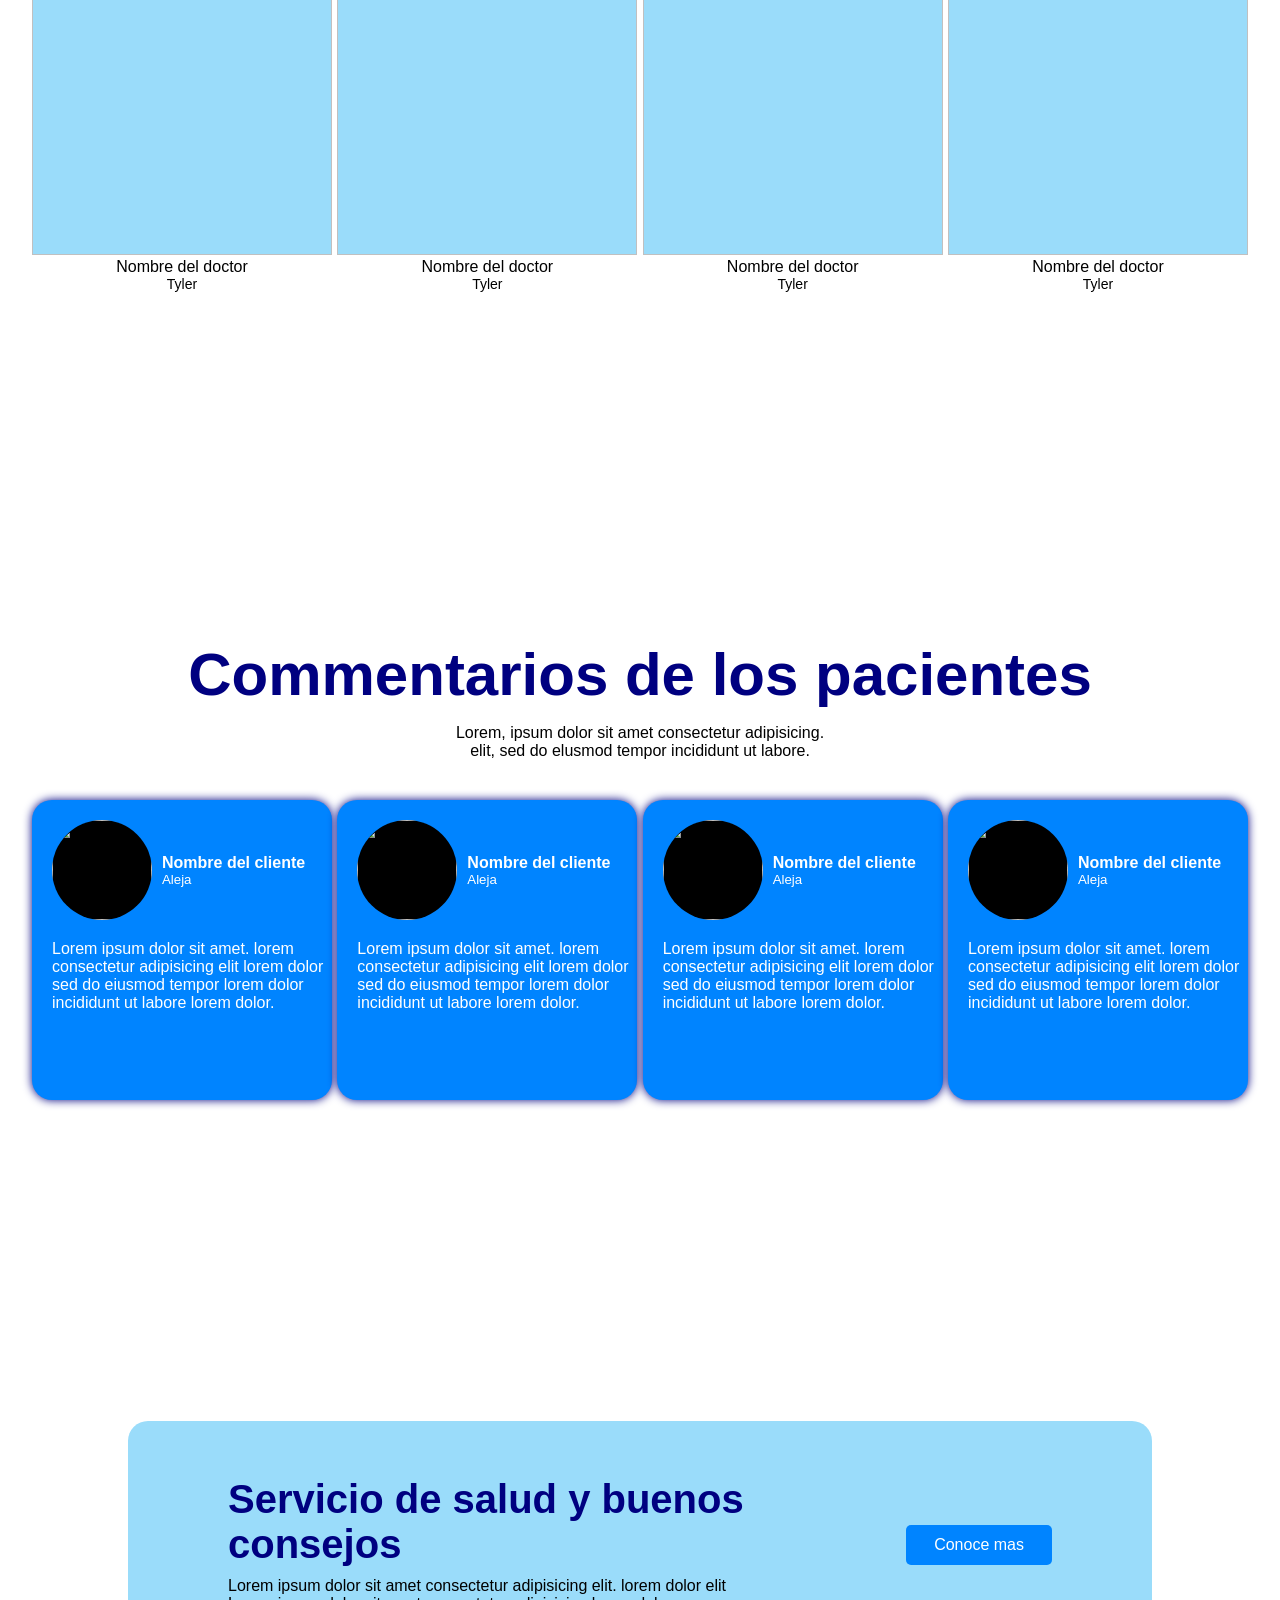
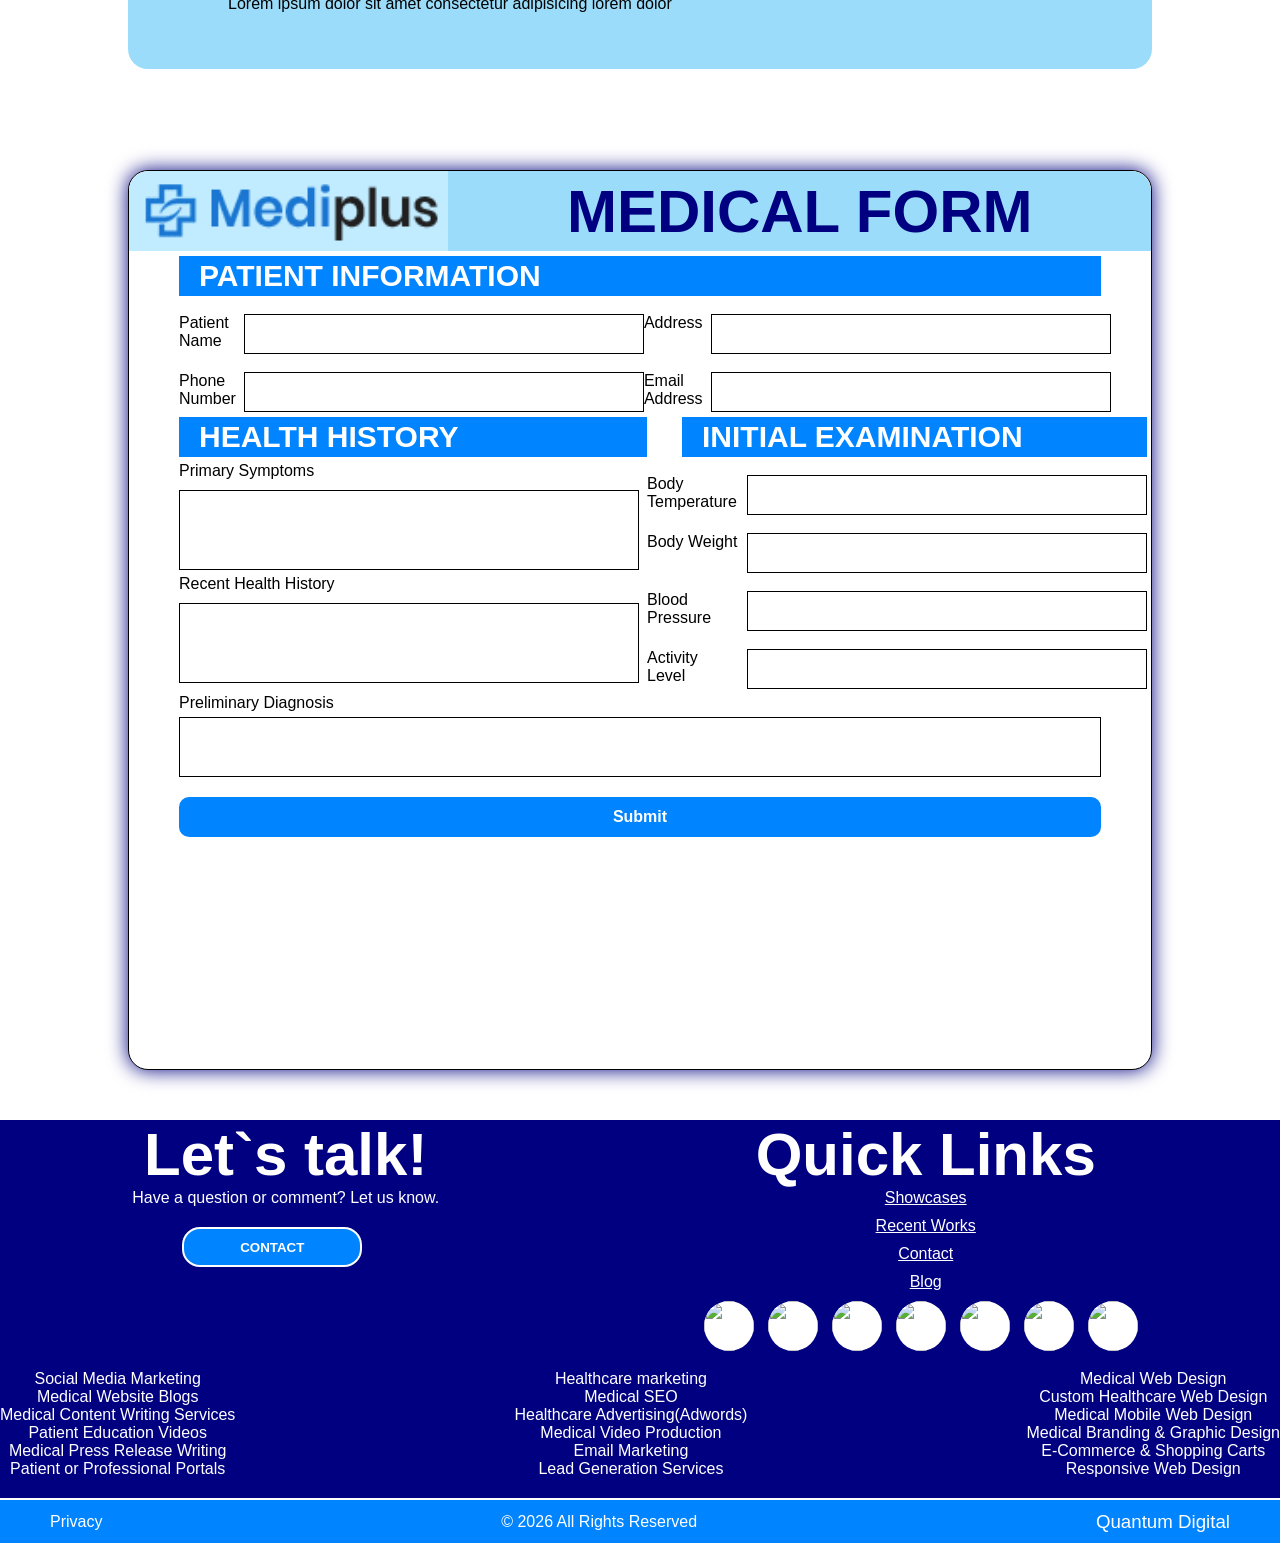
==== commit ccc7eec5: "update the site" ====
--- a/index.html
+++ b/index.html
@@ -50,7 +50,7 @@
             <div class="heroinfo">
 
                 <div class="heroinfo1">
-                    <h1>Tu <span>Sonirisa</span>, tu mejor <br><span>PRESENTACION</span></h1>
+                    <h1 id="heroTitle">Tu <span>Sonirisa</span>, tu mejor <br><span>PRESENTACION</span></h1>
                     <P>Cuida tu salud dental con tratamientos <br>personalizados y la mejor tecnologia</P>
                 </div>
 
@@ -643,6 +643,59 @@
     </footer>
 
     <!-- End of the Footer Section -->
+
+    <!-- Start of the Modal Form -->
+    <div id="appointmentModal" class="modal">
+        <div class="modalcontent">
+            <span class="close">&times;</span>
+            <h2>Book an Appointment</h2>
+            <form id="appointmentForm">
+                <div class="formgroup">
+                    <label for="fullname">Full Name:</label>
+                    <input type="text" id="fullname" name="fullname" required>
+                </div>
+
+                <div class="formgroup">
+                    <label for="email">Email:</label>
+                    <input type="email" id="email" name="email" required>
+                </div>
+
+                <div class="formgroup">
+                    <label for="phone">Phone Number:</label>
+                    <input type="tel" id="phone" name="phone" required>
+                </div>
+
+                <div class="formgroup">
+                    <label for="date">Preferred Date:</label>
+                    <input type="date" id="date" name="date" required>
+                </div>
+
+                <div class="formgroup">
+                    <label for="doctor">Select Doctor:</label>
+                    <select id="doctor" name="doctor" required>
+                        <option value="">Choose a doctor...</option>
+                        <option value="Doctor Nakuya Patricia">Doctor Nakuya Patricia</option>
+                        <option value="Doctor Ainembabazi Bridget">Doctor Ainembabazi Bridget</option>
+                        <option value="Doctor Balibaseka Deogiracious">Doctor Balibaseka Deogiracious</option>
+                        <option value="Doctor Kijjambu Joseph">Doctor Kijjambu Joseph</option>
+                        <option value="Doctor Nsubuga Ediger">Doctor Nsubuga Ediger</option>
+                        <option value="Doctor Ssentongo Edrine">Doctor Ssentongo Edrine</option>
+                        <option value="Doctor Wambogo Hassan Sadat">Doctor Wambogo Hassan Sadat</option>
+                        <option value="Doctor Omolo Pasikali">Doctor Omolo Pasikali</option>
+                    </select>
+                </div>
+
+                <div class="formgroup">
+                    <label for="message">Message:</label>
+                    <textarea id="message" name="message" rows="4"></textarea>
+                </div>
+
+                <button type="submit" class="submit-btn">Submit Appointment</button>
+            </form>
+        </div>
+    </div>
+    <!-- End of the Modal Form -->
+
  <script src="script.js"></script>    
 </body>
 </html>
--- a/style.css
+++ b/style.css
@@ -821,4 +821,91 @@
 .lastfooterinfo h3{
     font-weight: 500;
 }
-/* End of the Footer section */+/* End of the Footer section */
+
+/* Start of the Modal Section */
+.modal {
+    display: none;
+    position: fixed;
+    z-index: 1;
+    left: 0;
+    top: 0;
+    width: 100%;
+    height: 100%;
+    overflow: auto;
+    background-color: rgba(0, 0, 0, 0.5);
+}
+
+.modalcontent {
+    background-color: white;
+    margin: 5% auto;
+    padding: 30px;
+    border-radius: 10px;
+    width: 90%;
+    max-width: 500px;
+    box-shadow: 0 4px 8px rgba(0, 0, 0, 0.2);
+}
+
+.close {
+    color: gray;
+    float: right;
+    font-size: 28px;
+    font-weight: bold;
+    cursor: pointer;
+}
+
+.close:hover {
+    color: black;
+}
+
+.modalcontent h2 {
+    font-family: 'Segoe UI', Tahoma, Geneva, Verdana, sans-serif;
+    font-size: 24px;
+    color: navy;
+    margin-bottom: 20px;
+}
+
+.formgroup {
+    margin-bottom: 15px;
+    display: flex;
+    flex-direction: column;
+}
+
+.formgroup label {
+    font-family: 'Segoe UI', Tahoma, Geneva, Verdana, sans-serif;
+    font-size: 14px;
+    font-weight: bold;
+    margin-bottom: 5px;
+    color: black;
+}
+
+.formgroup input,
+.formgroup select,
+.formgroup textarea {
+    padding: 10px;
+    border: 1px solid #ddd;
+    border-radius: 5px;
+    font-family: 'Segoe UI', Tahoma, Geneva, Verdana, sans-serif;
+    font-size: 14px;
+}
+
+.formgroup input:focus,
+.formgroup select:focus,
+.formgroup textarea:focus {
+    outline: none;
+    border: 2px solid rgb(0, 132, 255);
+}
+
+.submit-btn {
+    width: 100%;
+    padding: 12px;
+    background-color: rgb(0, 132, 255);
+    color: white;
+    border: none;
+    border-radius: 5px;
+    font-family: 'Segoe UI', Tahoma, Geneva, Verdana, sans-serif;
+    font-size: 16px;
+    cursor: pointer;
+    margin-top: 10px;
+}
+/* End of the Modal Section */
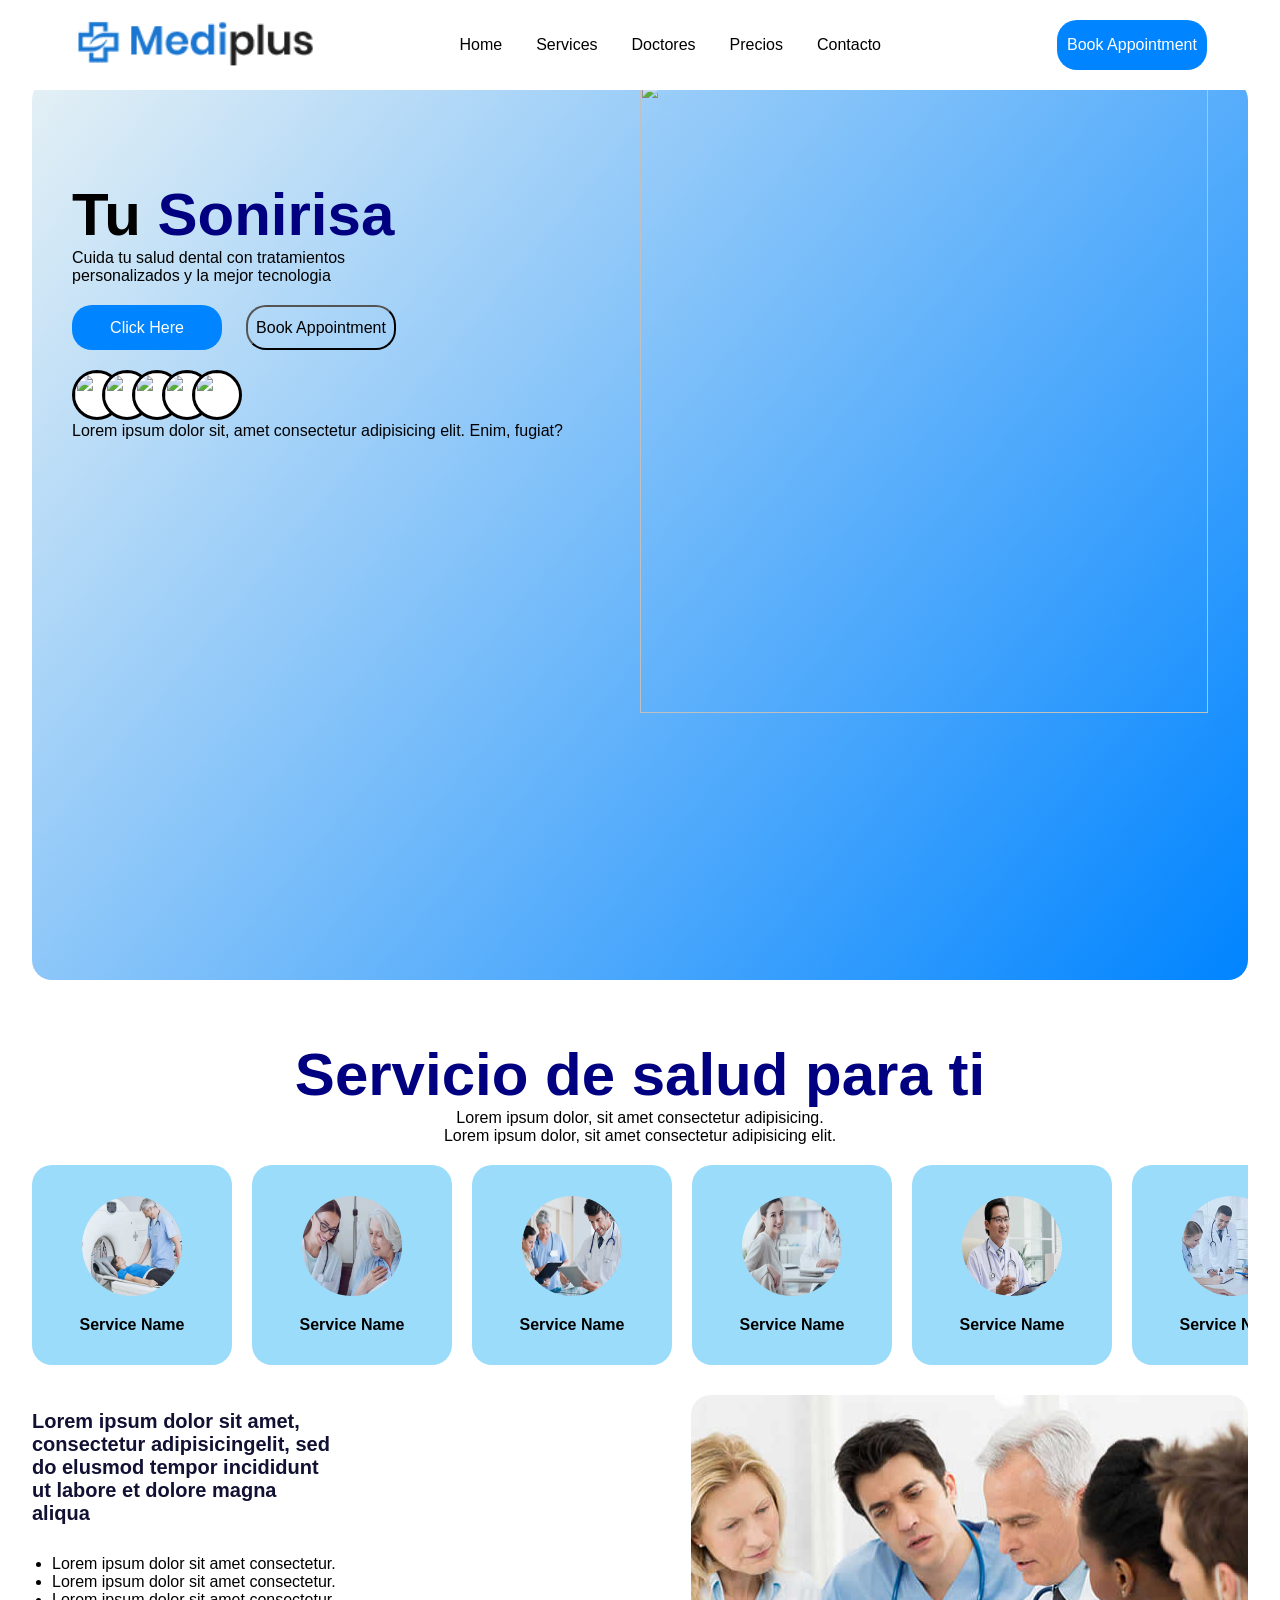
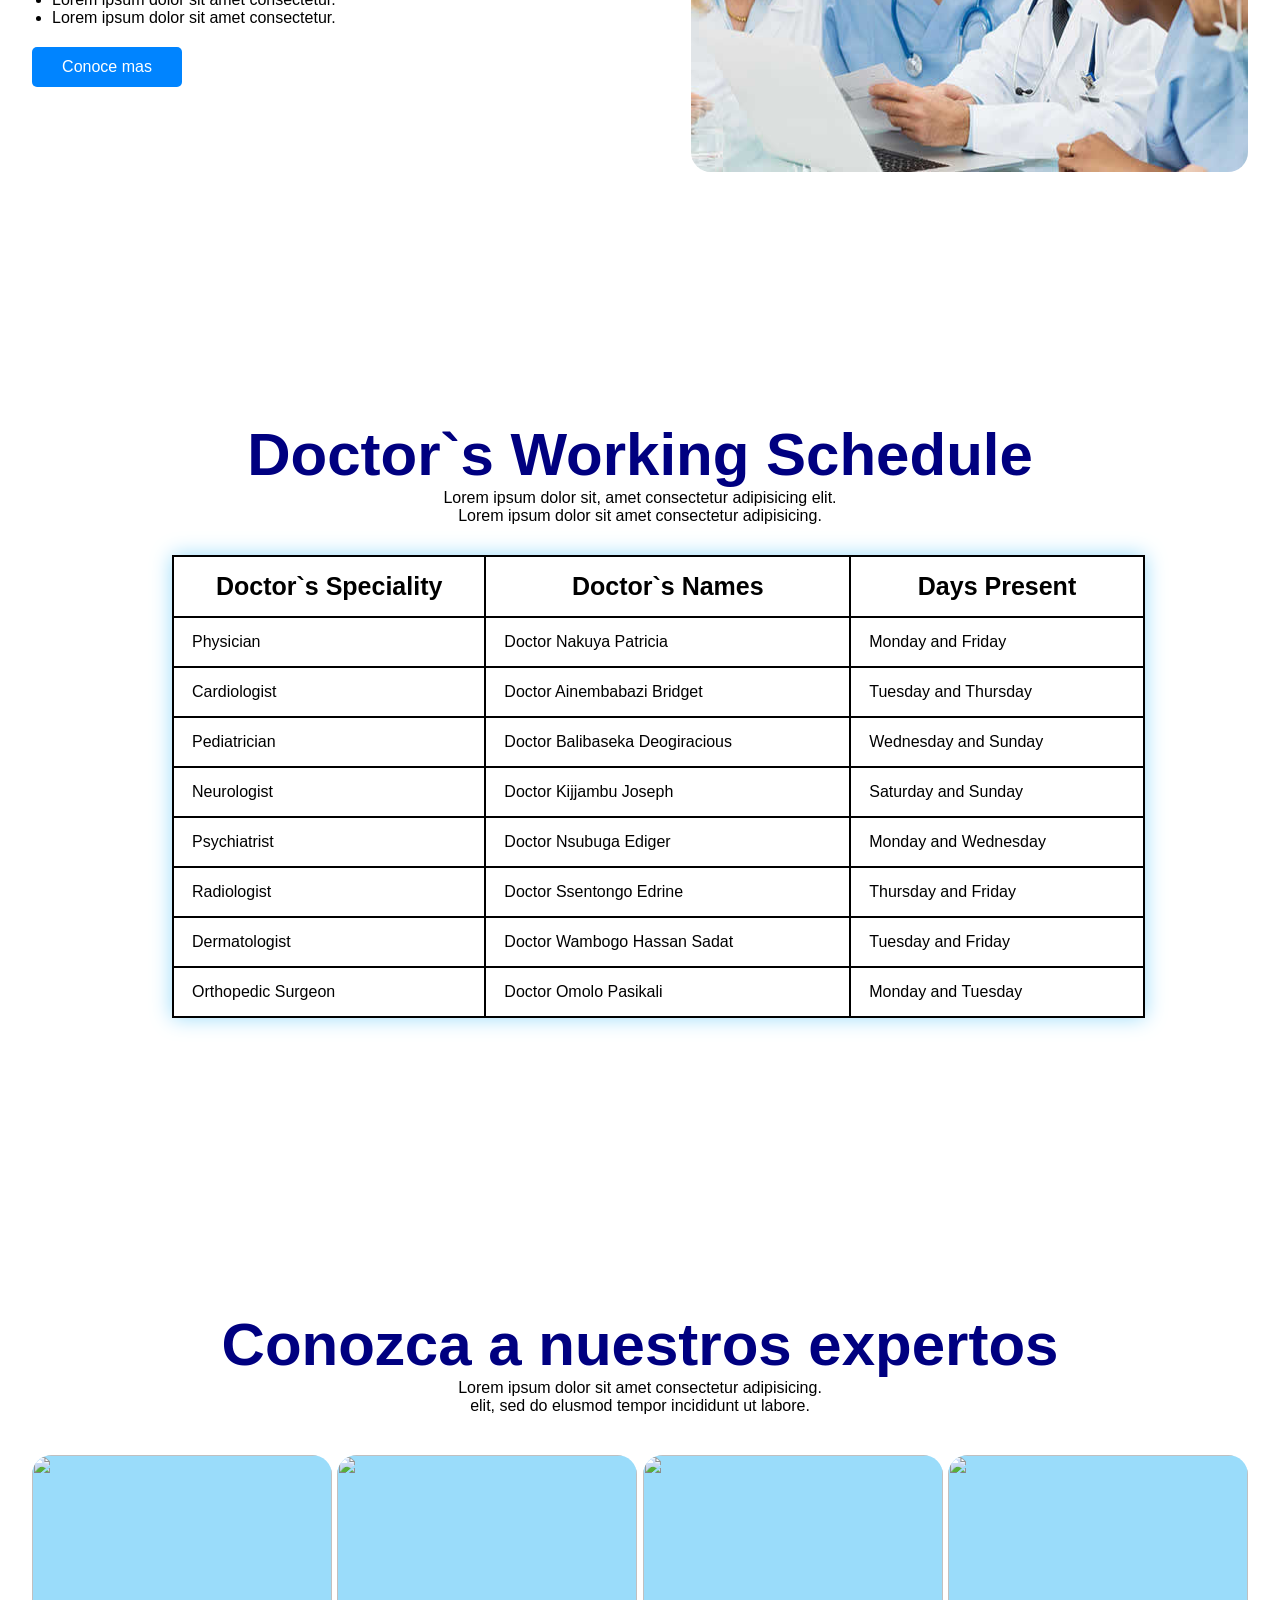
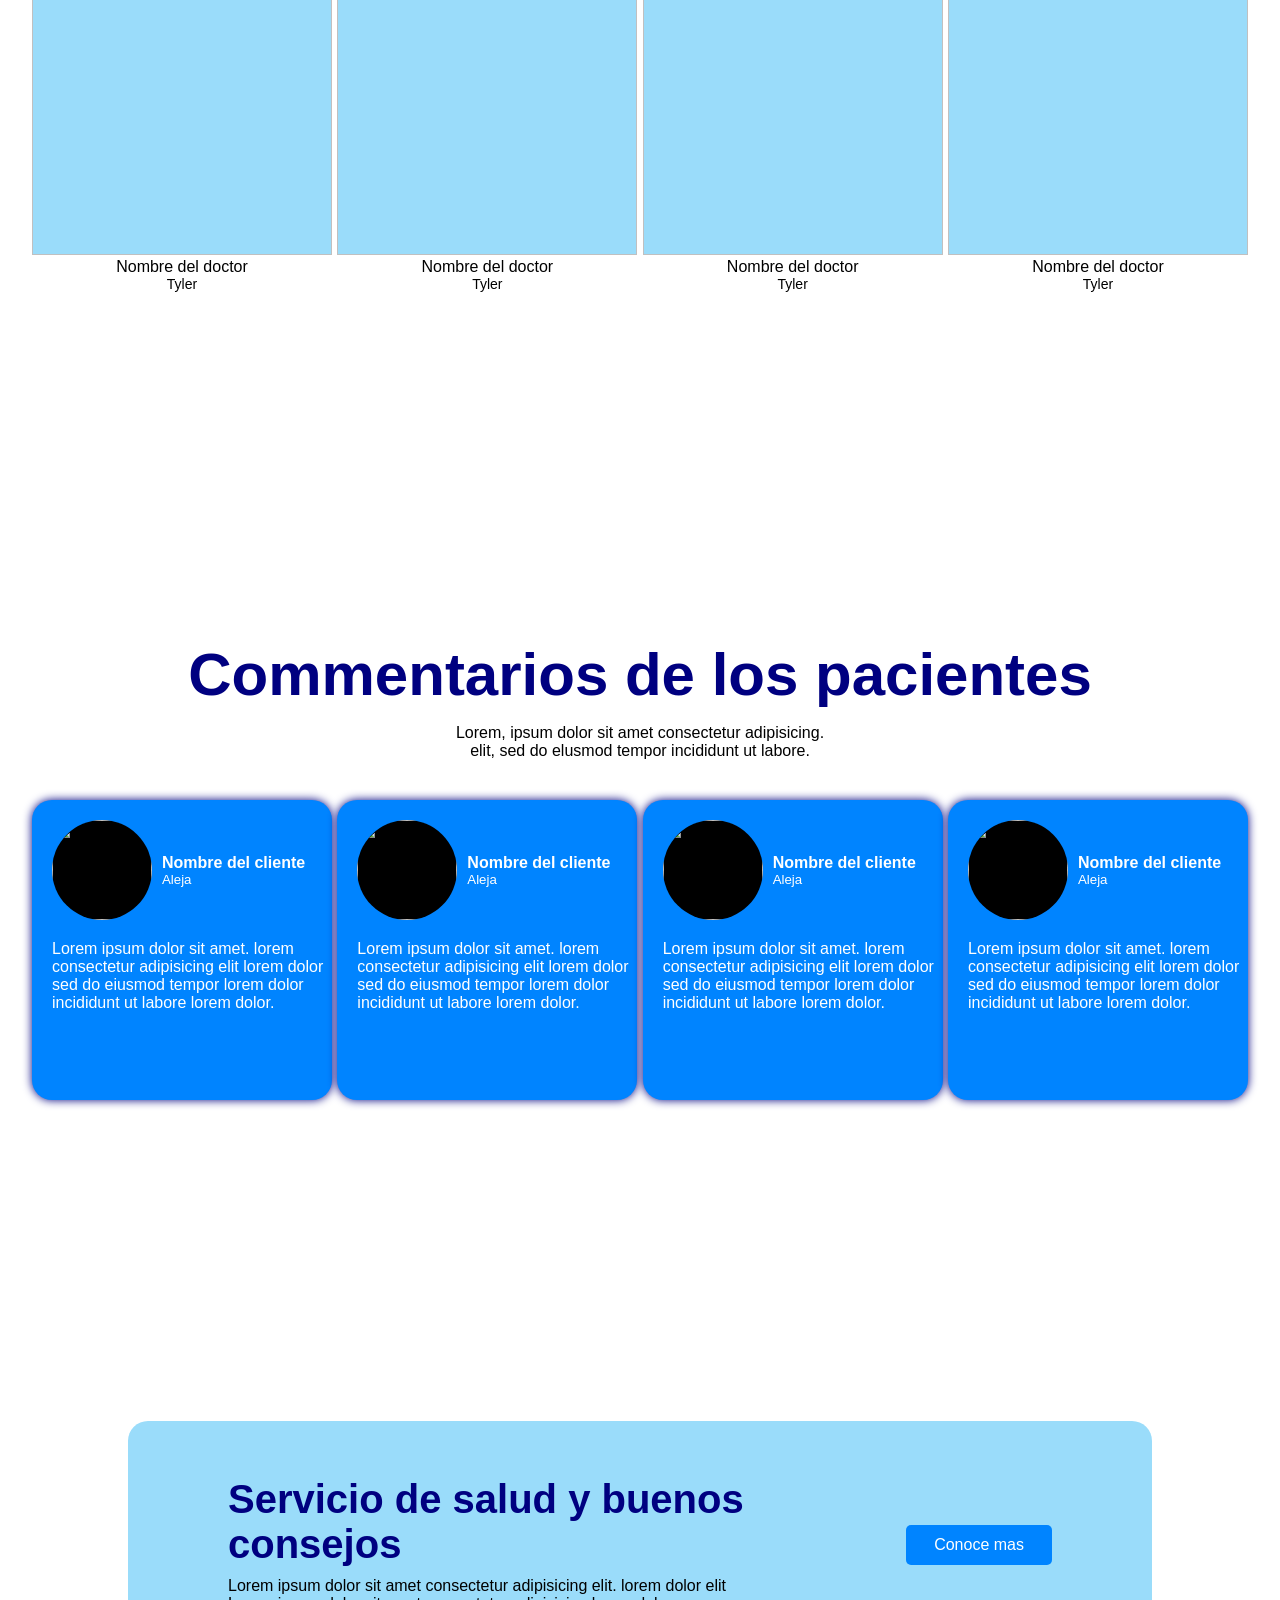
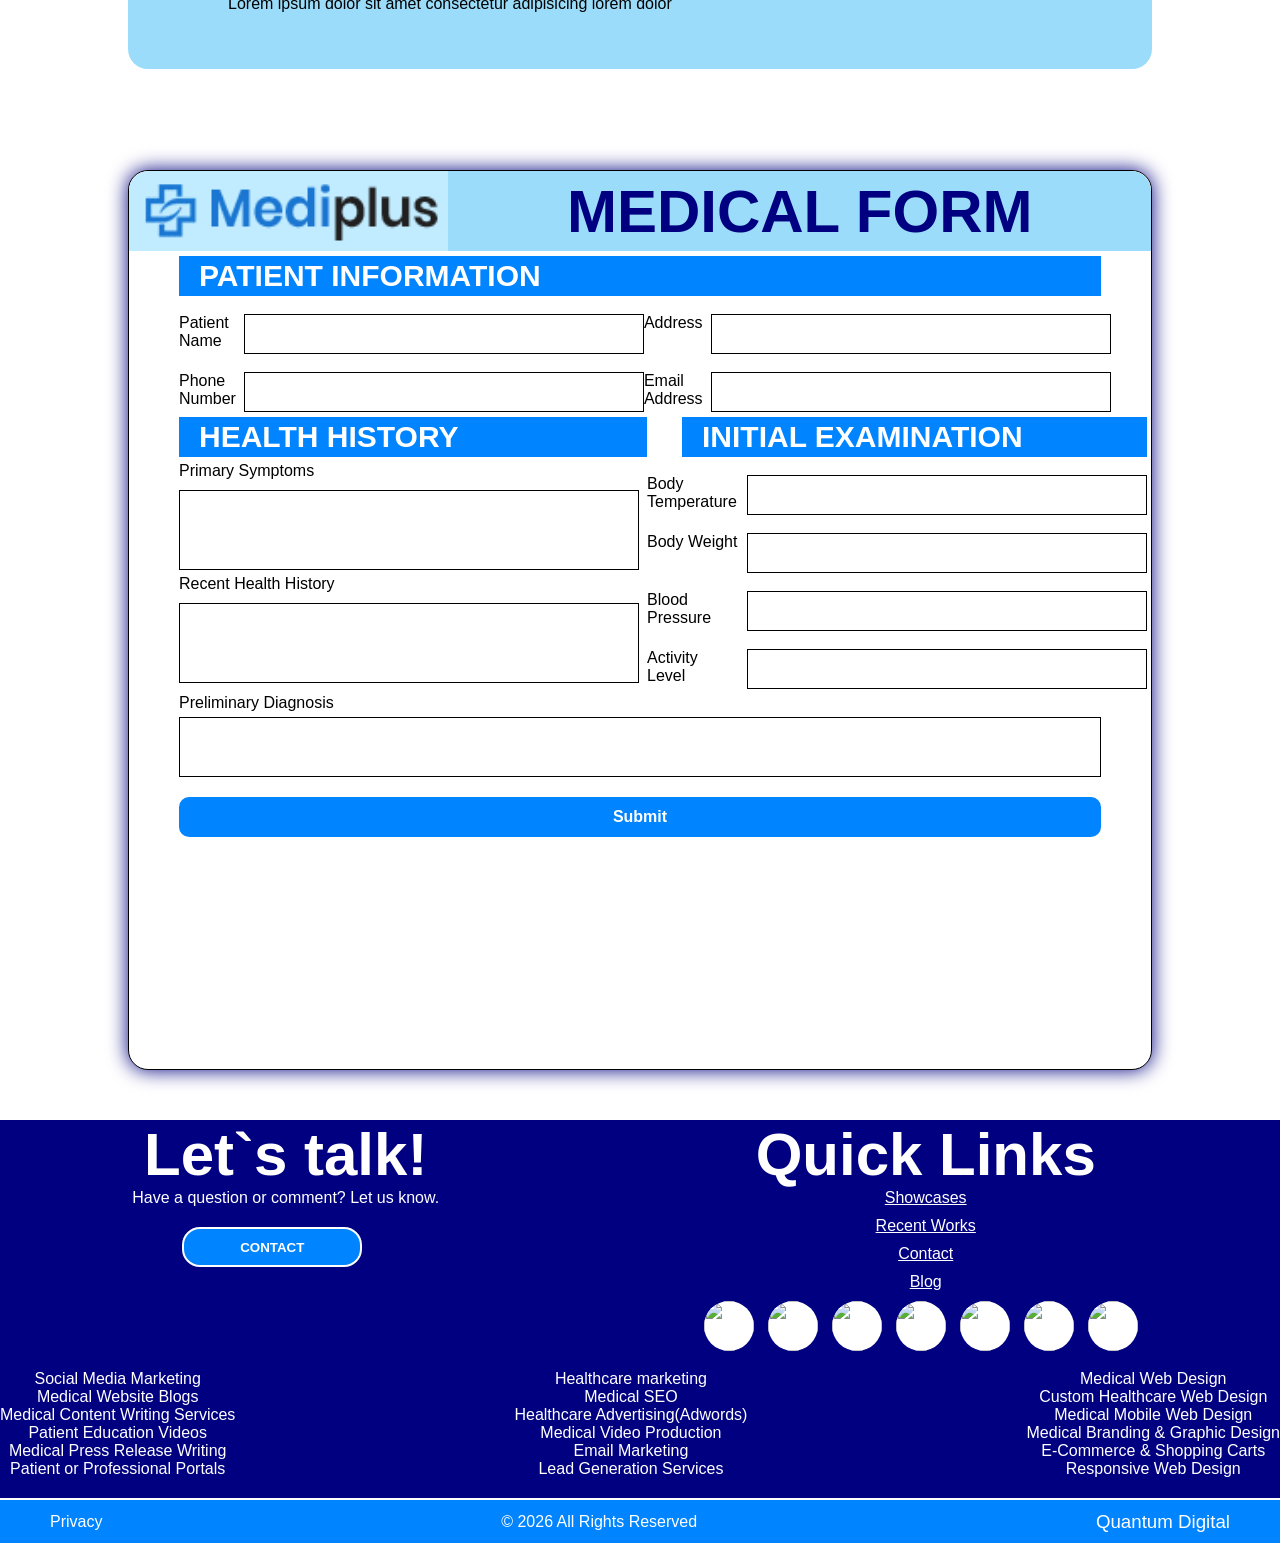
==== commit 6360ca2d: "update javascript" ====
--- a/index.html
+++ b/index.html
@@ -434,7 +434,7 @@
         <div class="formconent">
 
 
-            <form action="">
+            <form action="" id="medicalForm">
 
 
                 <div class="formheader">
--- a/style.css
+++ b/style.css
@@ -22,6 +22,7 @@
     align-items: center;
     position: fixed;
     top: 0;
+    z-index: 1000;
 }
 
 .navlogo img{
@@ -176,9 +177,31 @@
 }
 
 .servicescards{
-    display: flex;
-    justify-content: space-between;
     margin-top: 20px;
+    overflow: hidden;
+}
+
+.servicescards-track{
+    display: flex;
+    width: max-content;
+    gap: 20px;
+    animation: scrollCards 30s linear infinite;
+    will-change: transform;
+}
+
+.servicescards-group{
+    display: flex;
+    gap: 20px;
+    flex-shrink: 0;
+}
+
+@keyframes scrollCards {
+    0% {
+        transform: translateX(0);
+    }
+    100% {
+        transform: translateX(-50%);
+    }
 }
 
 .servicescards .card{
@@ -186,6 +209,7 @@
     height: 200px;
     background-color:  rgb(154, 220, 250);
     border-radius: 20px;
+    flex-shrink: 0;
 }
 
 .card{
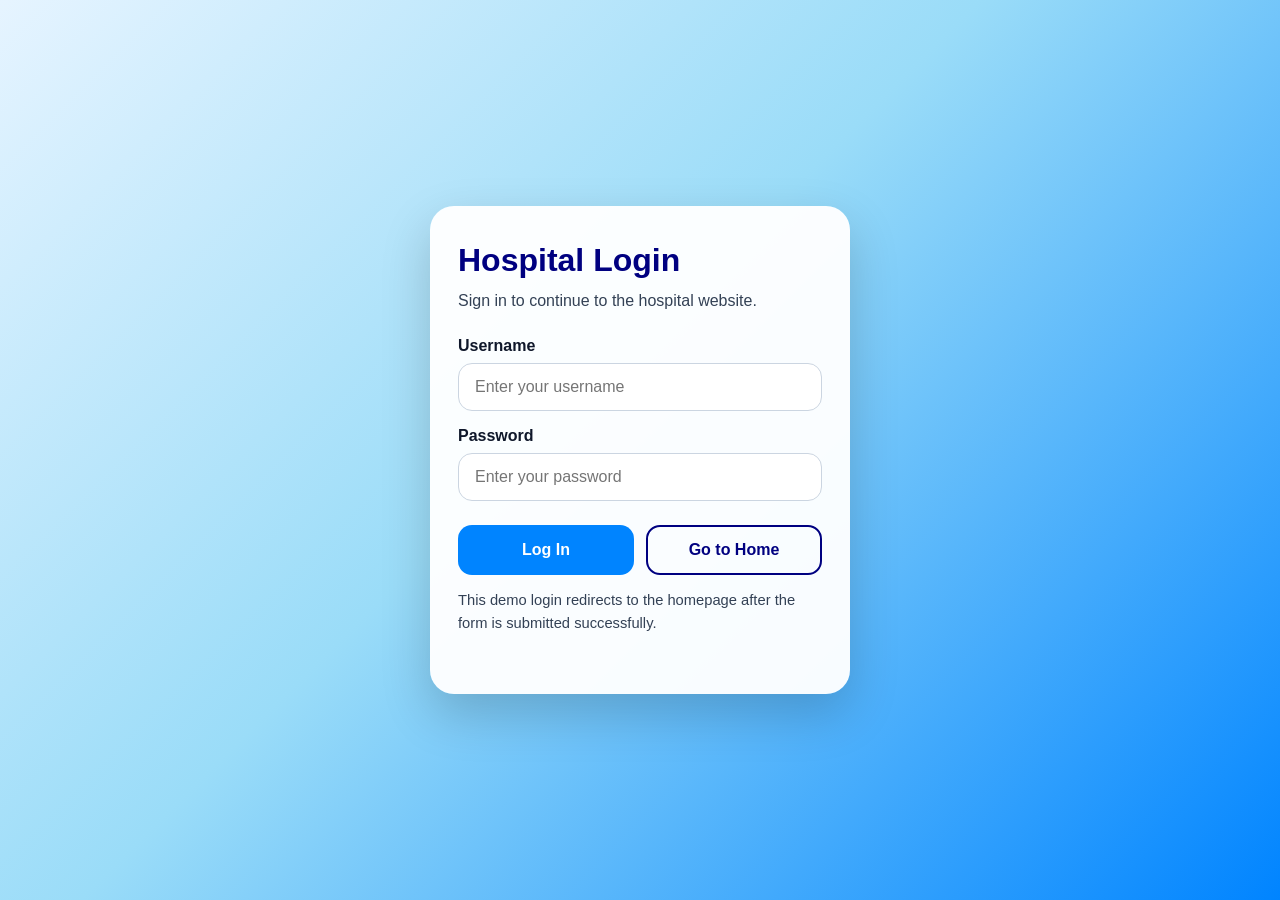
==== commit 4909de70: "adding a login form" ====
--- a/index.html
+++ b/index.html
@@ -1,701 +1,15 @@
-<!DOCTYPE html>
-<html lang="en">
-<head>
-    <meta charset="UTF-8">
-    <meta name="viewport" content="width=device-width, initial-scale=1.0">
-    <title>HOSPITAL</title>
-    <link rel="stylesheet" href="style.css">
-</head>
-<body>
-
-
-    <!-- Start of the Navigation bar -->
-
-    <div class="navigationbar">
-
-
-        <div class="navlogo">
-            <img src="img/logo.png" alt="">
-        </div>
-
-        <div class="navanchours">
-            <nav>
-                <a href="#Home">Home</a>
-                <a href="#Services">Services</a>
-                <a href="#Doctores">Doctores</a>
-                <a href="#Precios">Precios</a>
-                <a href="#Contacto">Contacto</a>
-            </nav>
-        </div>
-
-        <div class="navbtn">
-            <button>Book Appointment</button>
-        </div>
-
-
-    </div>
-
-    <!-- End of the Navigation bar -->
-
-
-
-    <!-- Start of the Hero section -->
-
-    <section class="herosection" id="Home">
-
-
-        <div class="herocontent">
-
-
-            <div class="heroinfo">
-
-                <div class="heroinfo1">
-                    <h1 id="heroTitle">Tu <span>Sonirisa</span>, tu mejor <br><span>PRESENTACION</span></h1>
-                    <P>Cuida tu salud dental con tratamientos <br>personalizados y la mejor tecnologia</P>
-                </div>
-
-                <div class="herobtn">
-                    <button class="herobtn1">Click Here</button>
-                    <button id="herobtn2">Book Appointment</button>
-                </div>
-
-                <div class="heroinfo2">
-                    <div class="heroinfo2images">
-                        <img src="img/vecteezy_ai-generated-a-smiling-doctor-with-glasses-and-a-white-lab_41408858.png" alt="">
-                        <img src="img/vecteezy_smiling-healthcare-professional-in-lab-coat-ready-for_44243718.png" alt="">
-                        <img src="img/vecteezy_ai-generated-male-nurse-crossed-arms-isolated-on-transparent_35438521.png" alt="">
-                        <img src="img/vecteezy_ai-generated-doctor-png-isolated-on-transparent-background_35681209.png" alt="">
-                        <img src="img/vecteezy_ai-generated-a-smiling-doctor-with-glasses-and-a-white-lab_41408858.png" alt="">
-                    </div>
-                    <p>Lorem ipsum dolor sit, amet consectetur adipisicing elit. Enim, fugiat?</p>
-                </div>
-
-            </div>
-
-
-            <div class="heroimage">
-                <img src="img/vecteezy_ai-generated-a-female-doctor-with-a-stethoscope-isolated-on_41409059.png" alt="">
-            </div>
-
-
-        </div>
-
-
-    </section>
-
-    <!-- End of the Hero section -->
-
-
-    <!-- Start of the Services section -->
-
-    <section class="servicesection" id="Services">
-
-
-        <div class="servicescontent">
-
-
-            <h1>Servicio de salud para ti</h1>
-
-            <p class="serviceparagraph">Lorem ipsum dolor, sit amet consectetur adipisicing. <br>Lorem ipsum dolor, sit amet consectetur adipisicing elit.</p>
-
-            <div class="servicescards">
-
-
-                <div class="card">
-                    <div class="cardimage">
-                        <img src="img/pf2.jpg" alt="">
-                    </div>
-                    <p>Service Name</p>
-                </div>
-
-                <div class="card">
-                    <div class="cardimage">
-                        <img src="img/pf1.jpg" alt="">
-                    </div>
-                    <p>Service Name</p>
-                </div>
-
-                <div class="card">
-                    <div class="cardimage">
-                        <img src="img/pf3.jpg" alt="">
-                    </div>
-                    <p>Service Name</p>
-                </div>
-
-                <div class="card">
-                    <div class="cardimage">
-                        <img src="img/pf4.jpg" alt="">
-                    </div>
-                    <p>Service Name</p>
-                </div>
-
-                <div class="card">
-                    <div class="cardimage">
-                        <img src="img/mission-img.jpg" alt="">
-                    </div>
-                    <p>Service Name</p>
-                </div>
-
-                <div class="card">
-                    <div class="cardimage">
-                        <img src="img/blog-sidebar2.jpg" alt="">
-                    </div>
-                    <p>Service Name</p>
-                </div>
-
-
-            </div>
-
-            
-            <div class="servicesinfo">
-
-
-                <div class="serviceinfo1">
-                    <p>Lorem ipsum dolor sit amet, <br>consectetur adipisicingelit, sed <br>do elusmod tempor incididunt <br>ut labore et dolore magna <br>aliqua</p>
-                    <ul>
-                        <li>Lorem ipsum dolor sit amet consectetur.</li>
-                        <li>Lorem ipsum dolor sit amet consectetur.</li>
-                        <li>Lorem ipsum dolor sit amet consectetur.</li>
-                        <li>Lorem ipsum dolor sit amet consectetur.</li>
-                    </ul>
-                    <button>Conoce mas</button>
-                </div>
-
-
-                <div class="serviceinfoimage">
-                    <img src="img/blog2.jpg" alt="">
-                </div>
-
-
-            </div>
-
-
-        </div>
-
-
-    </section>
-
-    <!-- End of the Services Section -->
-
-    
-    <!-- Start of the Doctor`s Working days section -->
-
-    <section class="doctorsworkingsection">
-
-
-        <div class="doctorsworkingcontent">
-
-
-            <h1>Doctor`s Working Schedule</h1>
-
-            <p>Lorem ipsum dolor sit, amet consectetur adipisicing elit. <br>Lorem ipsum dolor sit amet consectetur adipisicing.</p>
-            
-            <table class="doctorstable">
-
-
-                <thead>
-
-                    <tr>
-                        <th>Doctor`s Speciality</th>
-                        <th>Doctor`s Names</th>
-                        <th>Days Present</th>
-                    </tr>
-
-                </thead>
-
-                <tbody>
-
-                    <tr>
-                        <td>Physician</td>
-                        <td>Doctor Nakuya Patricia</td>
-                        <td>Monday and Friday</td>
-                    </tr>
-
-                    <tr>
-                        <td>Cardiologist</td>
-                        <td>Doctor Ainembabazi Bridget</td>
-                        <td>Tuesday and Thursday</td>
-                    </tr>
-
-                    <tr>
-                        <td>Pediatrician</td>
-                        <td>Doctor Balibaseka Deogiracious</td>
-                        <td>Wednesday and Sunday</td>
-                    </tr>
-
-                    <tr>
-                        <td>Neurologist</td>
-                        <td>Doctor Kijjambu Joseph</td>
-                        <td>Saturday and Sunday</td>
-                    </tr>
-
-                    <tr>
-                        <td>Psychiatrist</td>
-                        <td>Doctor Nsubuga Ediger</td>
-                        <td>Monday and Wednesday</td>
-                    </tr>
-
-                    <tr>
-                        <td>Radiologist</td>
-                        <td>Doctor Ssentongo Edrine</td>
-                        <td>Thursday and Friday</td>
-                    </tr>
-
-                    <tr>
-                        <td>Dermatologist</td>
-                        <td>Doctor Wambogo Hassan Sadat</td>
-                        <td>Tuesday and Friday</td>
-                    </tr>
-
-                    <tr>
-                        <td>Orthopedic Surgeon</td>
-                        <td>Doctor Omolo Pasikali</td>
-                        <td>Monday and Tuesday</td>
-                    </tr>
-
-
-                </tbody>
-
-
-            </table>
-
-        </div>
-
-
-    </section>
-
-    <!-- End of the Doctor`s Working days section -->
-
-
-    <!-- Start of the Doctor`s section -->
-
-    <section class="doctorsection" id="Doctores">
-
-
-        <div class="doctorcontent">
-
-
-            <h1>Conozca a nuestros expertos</h1>
-
-            <p class="doctorcomment">Lorem ipsum dolor sit amet consectetur adipisicing. <br>elit, sed do elusmod tempor incididunt ut labore.</p>
-
-            <div class="doctorimages">
-
-
-                <div class="doctorcard">
-                    <img src="" alt="">
-                    <p>Nombre del doctor</p>
-                    <h4>Tyler</h4>
-                </div>
-
-                <div class="doctorcard">
-                    <img src="" alt="">
-                    <p>Nombre del doctor</p>
-                    <h4>Tyler</h4>
-                </div>
-
-                <div class="doctorcard">
-                    <img src="" alt="">
-                    <p>Nombre del doctor</p>
-                    <h4>Tyler</h4>
-                </div>
-
-                <div class="doctorcard">
-                    <img src="" alt="">
-                    <p>Nombre del doctor</p>
-                    <h4>Tyler</h4>
-                </div>
-
-
-            </div>
-
-
-        </div>
-
-
-    </section>
-
-    <!-- End of the Doctor`s section -->
-
-
-
-    <!--Start of the Comment Section -->
-
-    <section class="commentsection" id="Precios">
-
-
-        <div class="commentcomments">
-
-
-            <h1>Commentarios de los pacientes</h1>
-
-            <p class="commentdetails">Lorem, ipsum dolor sit amet consectetur adipisicing. <br>elit, sed do elusmod tempor incididunt ut labore.</p>
-
-            <div class="commentcards">
-
-
-                <div class="commentcard1">
-
-                    <div class="cardcontent">
-                        <img src="" alt="">
-                        <div class="cardcontenttext">
-                            <h4>Nombre del cliente</h4>
-                            <h5>Aleja</h5>
-                        </div>
-                    </div>
-
-                    <p>Lorem ipsum dolor sit amet. lorem <br>consectetur adipisicing elit lorem dolor <br>sed do eiusmod tempor lorem dolor <br>incididunt ut labore lorem dolor.</p>
-
-                </div>
-
-                <div class="commentcard1">
-
-                    <div class="cardcontent">
-                        <img src="" alt="">
-                        <div class="cardcontenttext">
-                            <h4>Nombre del cliente</h4>
-                            <h5>Aleja</h5>
-                        </div>
-                    </div>
-
-                    <p>Lorem ipsum dolor sit amet. lorem <br>consectetur adipisicing elit lorem dolor <br>sed do eiusmod tempor lorem dolor <br>incididunt ut labore lorem dolor.</p>
-
-                </div>
-
-                <div class="commentcard1">
-
-                    <div class="cardcontent">
-                        <img src="" alt="">
-                        <div class="cardcontenttext">
-                            <h4>Nombre del cliente</h4>
-                            <h5>Aleja</h5>
-                        </div>
-                    </div>
-                    
-                    <p>Lorem ipsum dolor sit amet. lorem <br>consectetur adipisicing elit lorem dolor <br>sed do eiusmod tempor lorem dolor <br>incididunt ut labore lorem dolor.</p>
-
-                </div>
-
-                <div class="commentcard1">
-
-                    <div class="cardcontent">
-                        <img src="" alt="">
-                        <div class="cardcontenttext">
-                            <h4>Nombre del cliente</h4>
-                            <h5>Aleja</h5>
-                        </div>
-                    </div>
-                    
-                    <p>Lorem ipsum dolor sit amet. lorem <br>consectetur adipisicing elit lorem dolor <br>sed do eiusmod tempor lorem dolor <br>incididunt ut labore lorem dolor.</p>
-
-                </div>
-
-
-            </div>
-
-
-        </div>
-
-
-    </section>
-
-    <!-- End of the Comment Section -->
-
-
-    <!-- Start of the Information Section -->
-
-    <section class="informationsection">
-
-
-        <div class="informationcontent">
-
-
-            <div class="informationhead">
-                <h1>Servicio de salud y buenos consejos</h1>
-                <p>Lorem ipsum dolor sit amet consectetur adipisicing elit. lorem dolor elit <br>Lorem ipsum dolor sit amet consectetur adipisicing lorem dolor</p>
-            </div>
-
-            <button>Conoce mas</button>
-
-
-        </div>
-
-
-    </section>
-
-    <!-- End of the Information section -->
-
-
-    <!-- Start of the Form section -->
-
-    <secction class="formsection">
-
-
-        <div class="formconent">
-
-
-            <form action="" id="medicalForm">
-
-
-                <div class="formheader">
-
-                    <div class="formlogo">
-                        <img src="img/logo.png" alt="">
-                    </div>
-
-                    <div class="formheadinfo">
-                        <h1>MEDICAL FORM</h1>
-                    </div>
-
-                </div>
-
-
-                <div class="formbody">
-
-
-                    <div class="firstformbody">
-
-                        <div class="firstformbodyhead">
-                            <h1>PATIENT INFORMATION</h1>
-                        </div>
-
-                        <div class="firstformbodyfields">
-
-                            <div class="firstformbodyfieldsleft">
-
-                                <div class="formfields">
-                                    <p>Patient <br>Name</p>
-                                    <input type="text">
-                                </div>
-
-                                <div class="formfields">
-                                    <p>Phone <br>Number</p>
-                                    <input type="text">
-                                </div>
-
-                            </div>
-
-                            <div class="firstformbodyright">
-
-                                <div class="formfields">
-                                    <p>Address</p>
-                                    <input type="text">
-                                </div>
-
-                                <div class="formfields">
-                                    <p>Email <br>Address</p>
-                                    <input type="text">
-                                </div>
-
-                            </div>
-
-                        </div>
-
-                    </div>
-
-
-                    <div class="secondformbody">
-
-
-                        <div class="secondformbodyleftside">
-
-                            <div class="secondformbodyleftsidehead">
-                                <h1>HEALTH HISTORY</h1>
-                            </div>
-
-                            <div class="secondformbodyleftsidefields">
-                                <P>Primary Symptoms</P>
-                                <input type="text">
-                            </div>
-
-                            <div class="secondformbodyleftsidefields">
-                                <P>Recent Health History</P>
-                                <input type="text">
-                            </div>
-
-                        </div>
-
-
-                        <div class="secondformbodyrightside">
-
-                            <div class="secondformbodyrightsidehead">
-                                <h1>INITIAL EXAMINATION</h1>
-                            </div>
-
-                            <div class="formfields">
-                                <p>Body <br>Temperature</p>
-                                <input type="text">
-                            </div>
-
-                            <div class="formfields">
-                                <p>Body Weight</p>
-                                <input type="text">
-                            </div>
-
-                            <div class="formfields">
-                                <p>Blood <br>Pressure</p>
-                                <input type="text">
-                            </div>
-
-                            <div class="formfields">
-                                <p>Activity <br>Level</p>
-                                <input type="text">
-                            </div>
-
-                        </div>
-
-
-                    </div>
-
-
-                    <div class="thirdformbody">
-
-
-                        <div class="thirdformbodyfields">
-                            <p>Preliminary Diagnosis</p>
-                            <input type="text">
-                        </div>
-
-
-                    </div>
-
-                    <div class="formbutton">
-                        <button>Submit</button>
-                    </div>
-
-
-                </div>
-
-
-
-            </form>
-
-
-        </div>
-
-
-    </secction>
-
-    <!-- End of the Form section -->
-
-
-
-    <!-- Start of the Footer Section -->
-
-    <footer class="footersection" id="Contacto">
-
-
-        <div class="firstfooterinfo">
-
-
-            <div class="footerinfoone">
-                <h1>Let`s talk!</h1>
-                <p>Have a question or comment? Let us know.</p>
-                <button>CONTACT</button>
-            </div>
-
-            <div class="footerinfotwo">
-                <h1>Quick Links</h1>
-                <nav>
-                    <a href="">Showcases</a>
-                    <a href="">Recent Works</a>
-                    <a href="">Contact</a>
-                    <a href="">Blog</a>
-                </nav>
-                <div class="footerinfotwoimages">
-                    <img src="" alt="">
-                    <img src="" alt="">
-                    <img src="" alt="">
-                    <img src="" alt="">
-                    <img src="" alt="">
-                    <img src="" alt="">
-                    <img src="" alt="">
-                </div>
-            </div>
-
-
-        </div>
-
-
-        <div class="secondfooterinfo">
-
-
-            <div>
-                <p>Social Media Marketing <br>Medical Website Blogs <br>Medical Content Writing Services <br>Patient Education Videos <br>Medical Press Release Writing <br>Patient or Professional Portals</p>
-            </div>
-            <div>
-                <p>Healthcare marketing <br>Medical SEO <br>Healthcare Advertising(Adwords) <br>Medical Video Production <br>Email Marketing <br>Lead Generation Services</p>
-            </div>
-            <div>
-                <p>Medical Web Design <br>Custom Healthcare Web Design <br>Medical Mobile Web Design <br>Medical Branding & Graphic Design <br>E-Commerce & Shopping Carts <br>Responsive Web Design</p>
-            </div>
-
-        </div>
-
-    
-        <div class="lastfooterinfo">
-            <h4>Privacy</h4>
-            <h4>&copy; 2026 All Rights Reserved</h4>
-            <h3>Quantum Digital</h3>
-        </div>
-
-
-    </footer>
-
-    <!-- End of the Footer Section -->
-
-    <!-- Start of the Modal Form -->
-    <div id="appointmentModal" class="modal">
-        <div class="modalcontent">
-            <span class="close">&times;</span>
-            <h2>Book an Appointment</h2>
-            <form id="appointmentForm">
-                <div class="formgroup">
-                    <label for="fullname">Full Name:</label>
-                    <input type="text" id="fullname" name="fullname" required>
-                </div>
-
-                <div class="formgroup">
-                    <label for="email">Email:</label>
-                    <input type="email" id="email" name="email" required>
-                </div>
-
-                <div class="formgroup">
-                    <label for="phone">Phone Number:</label>
-                    <input type="tel" id="phone" name="phone" required>
-                </div>
-
-                <div class="formgroup">
-                    <label for="date">Preferred Date:</label>
-                    <input type="date" id="date" name="date" required>
-                </div>
-
-                <div class="formgroup">
-                    <label for="doctor">Select Doctor:</label>
-                    <select id="doctor" name="doctor" required>
-                        <option value="">Choose a doctor...</option>
-                        <option value="Doctor Nakuya Patricia">Doctor Nakuya Patricia</option>
-                        <option value="Doctor Ainembabazi Bridget">Doctor Ainembabazi Bridget</option>
-                        <option value="Doctor Balibaseka Deogiracious">Doctor Balibaseka Deogiracious</option>
-                        <option value="Doctor Kijjambu Joseph">Doctor Kijjambu Joseph</option>
-                        <option value="Doctor Nsubuga Ediger">Doctor Nsubuga Ediger</option>
-                        <option value="Doctor Ssentongo Edrine">Doctor Ssentongo Edrine</option>
-                        <option value="Doctor Wambogo Hassan Sadat">Doctor Wambogo Hassan Sadat</option>
-                        <option value="Doctor Omolo Pasikali">Doctor Omolo Pasikali</option>
-                    </select>
-                </div>
-
-                <div class="formgroup">
-                    <label for="message">Message:</label>
-                    <textarea id="message" name="message" rows="4"></textarea>
-                </div>
-
-                <button type="submit" class="submit-btn">Submit Appointment</button>
-            </form>
-        </div>
-    </div>
-    <!-- End of the Modal Form -->
-
- <script src="script.js"></script>    
-</body>
+<!DOCTYPE html>
+<html lang="en">
+<head>
+    <meta charset="UTF-8">
+    <meta name="viewport" content="width=device-width, initial-scale=1.0">
+    <title>Hospital Login Redirect</title>
+    <meta http-equiv="refresh" content="0; url=login.html">
+    <script>
+        window.location.replace('login.html');
+    </script>
+</head>
+<body>
+    <p>Redirecting to the login page...</p>
+</body>
 </html>
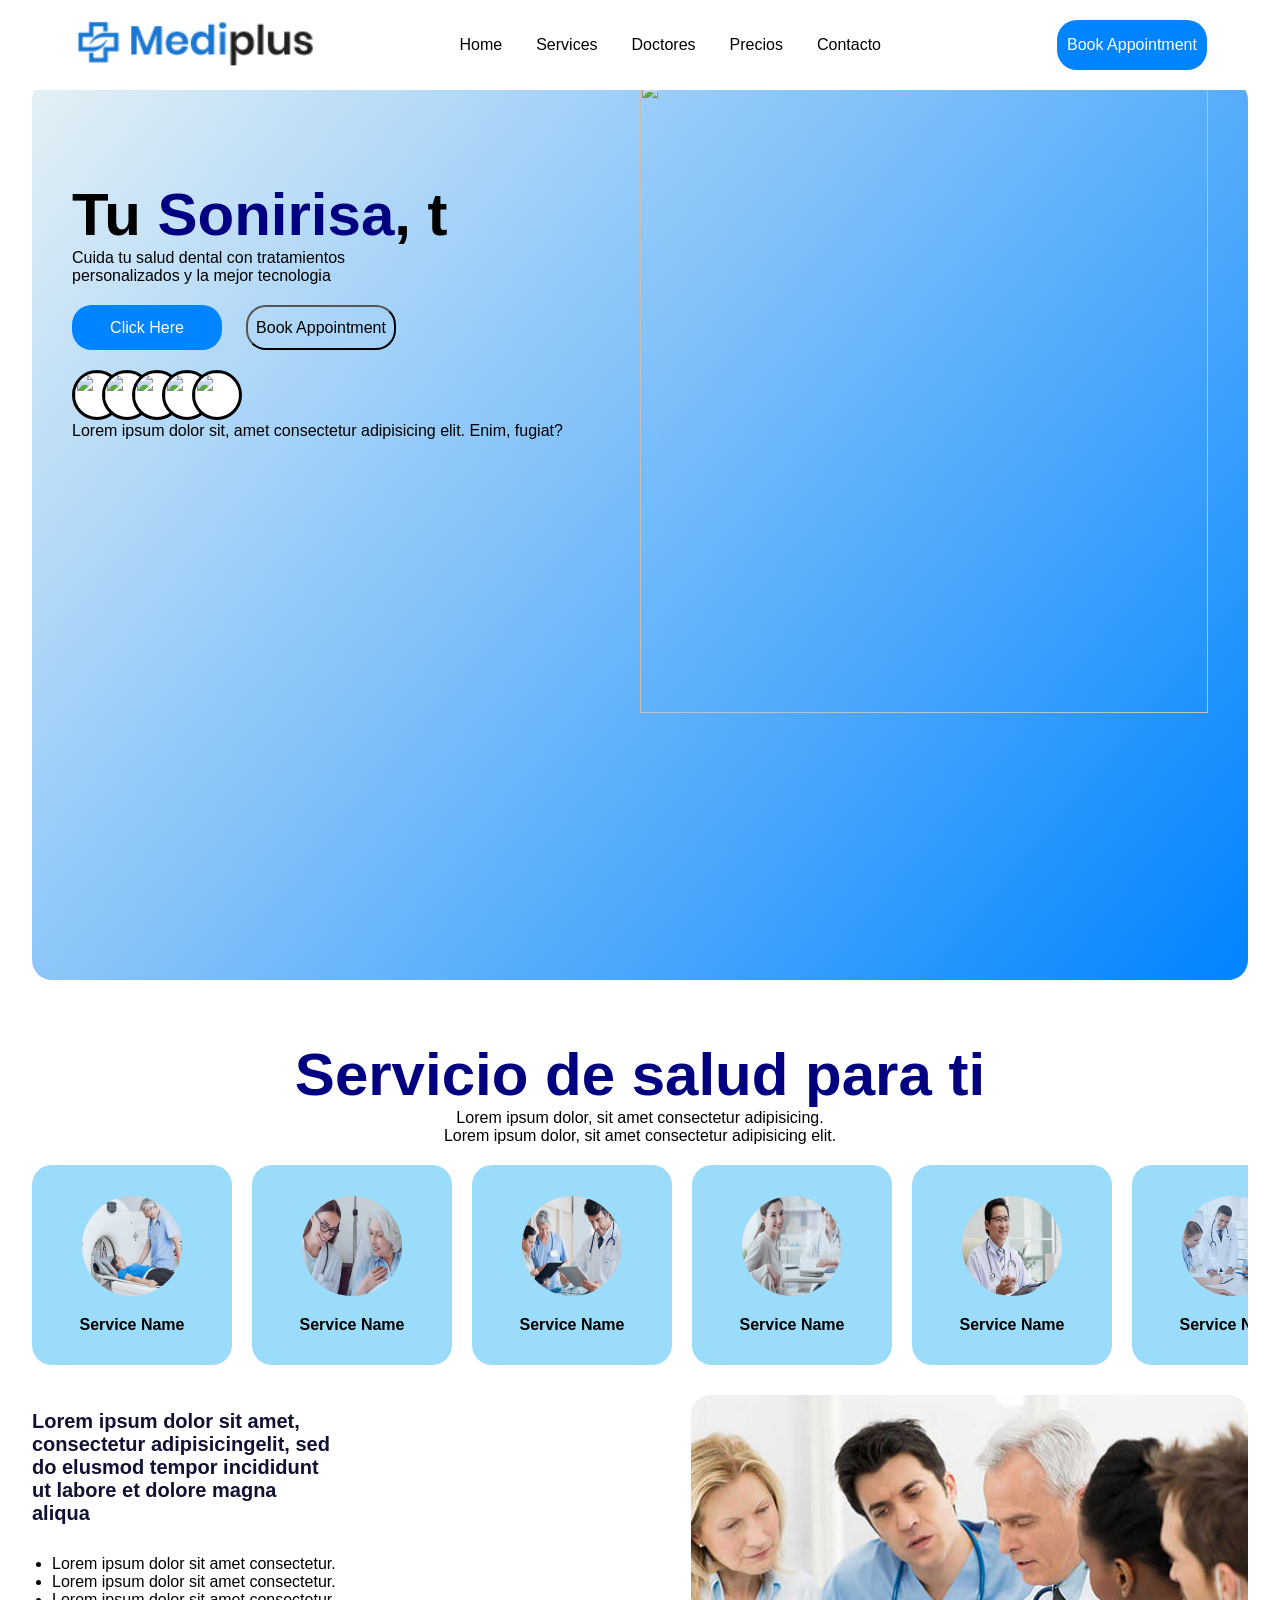
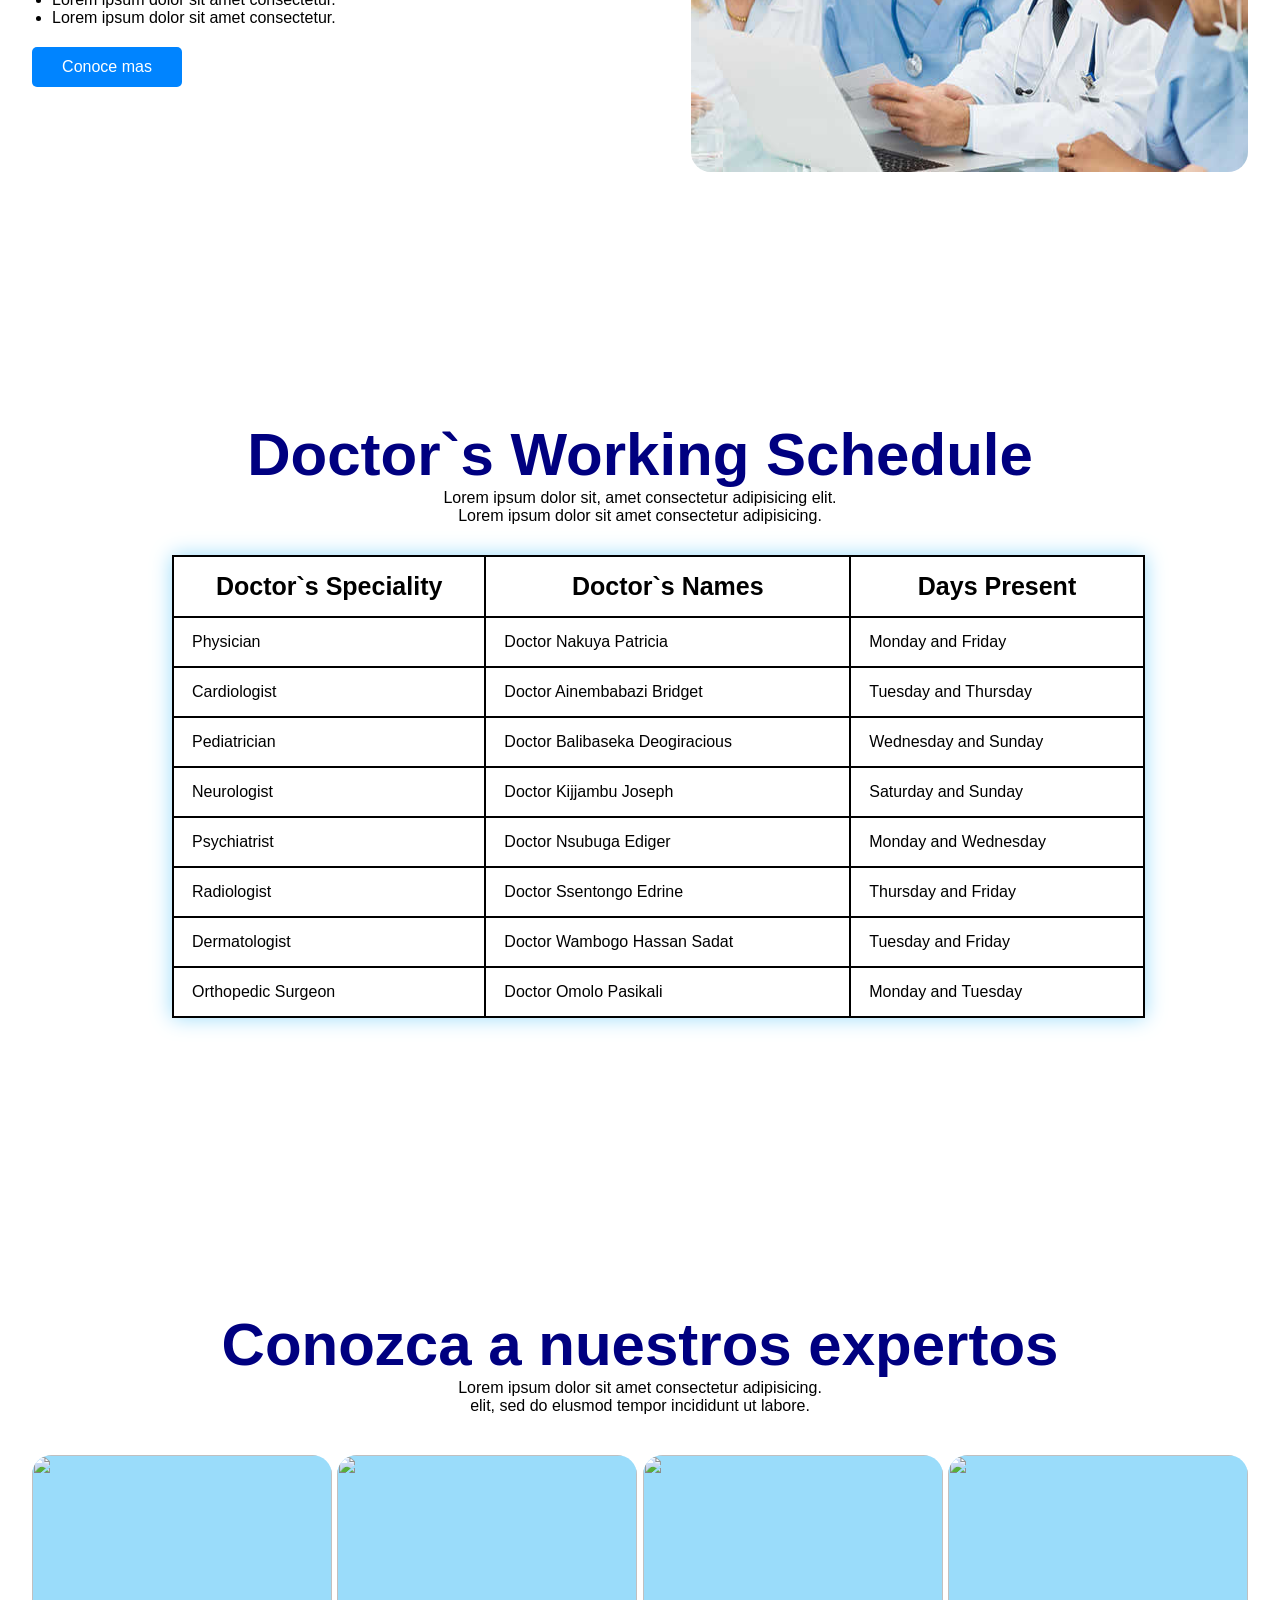
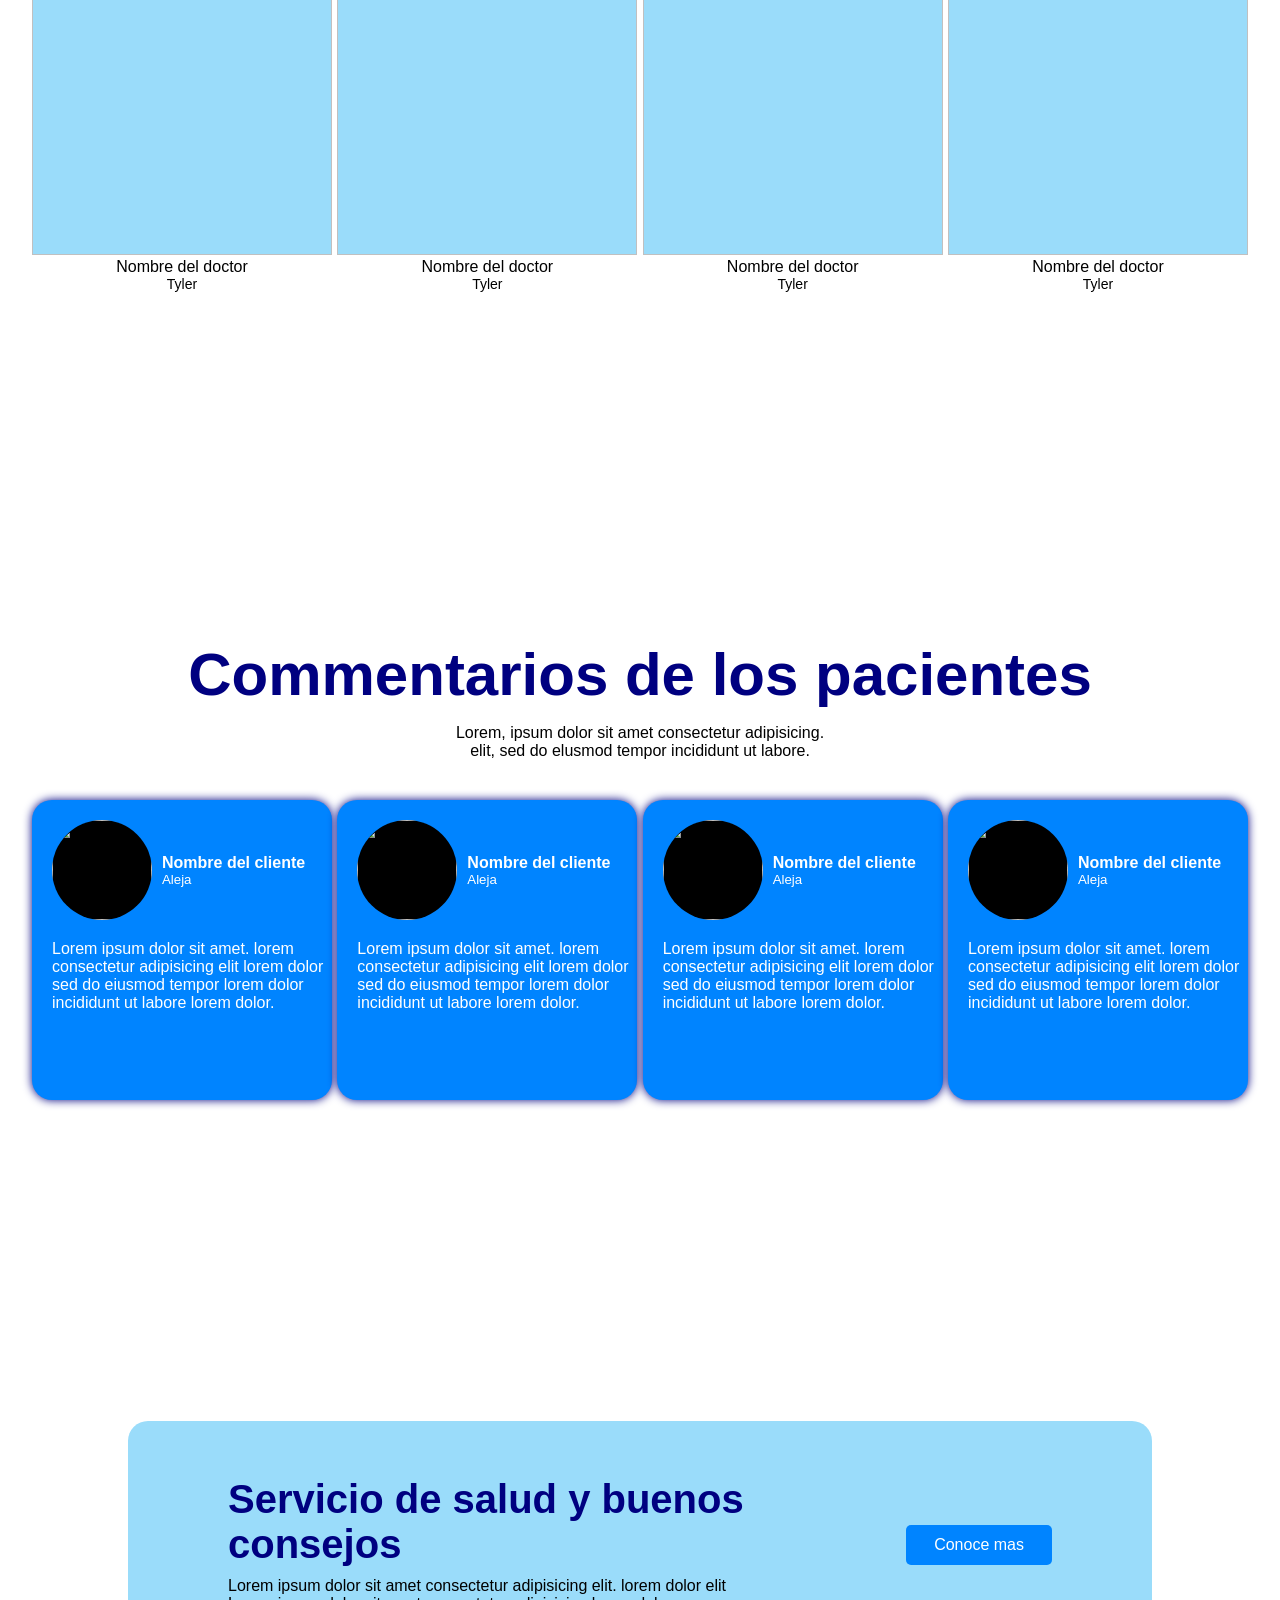
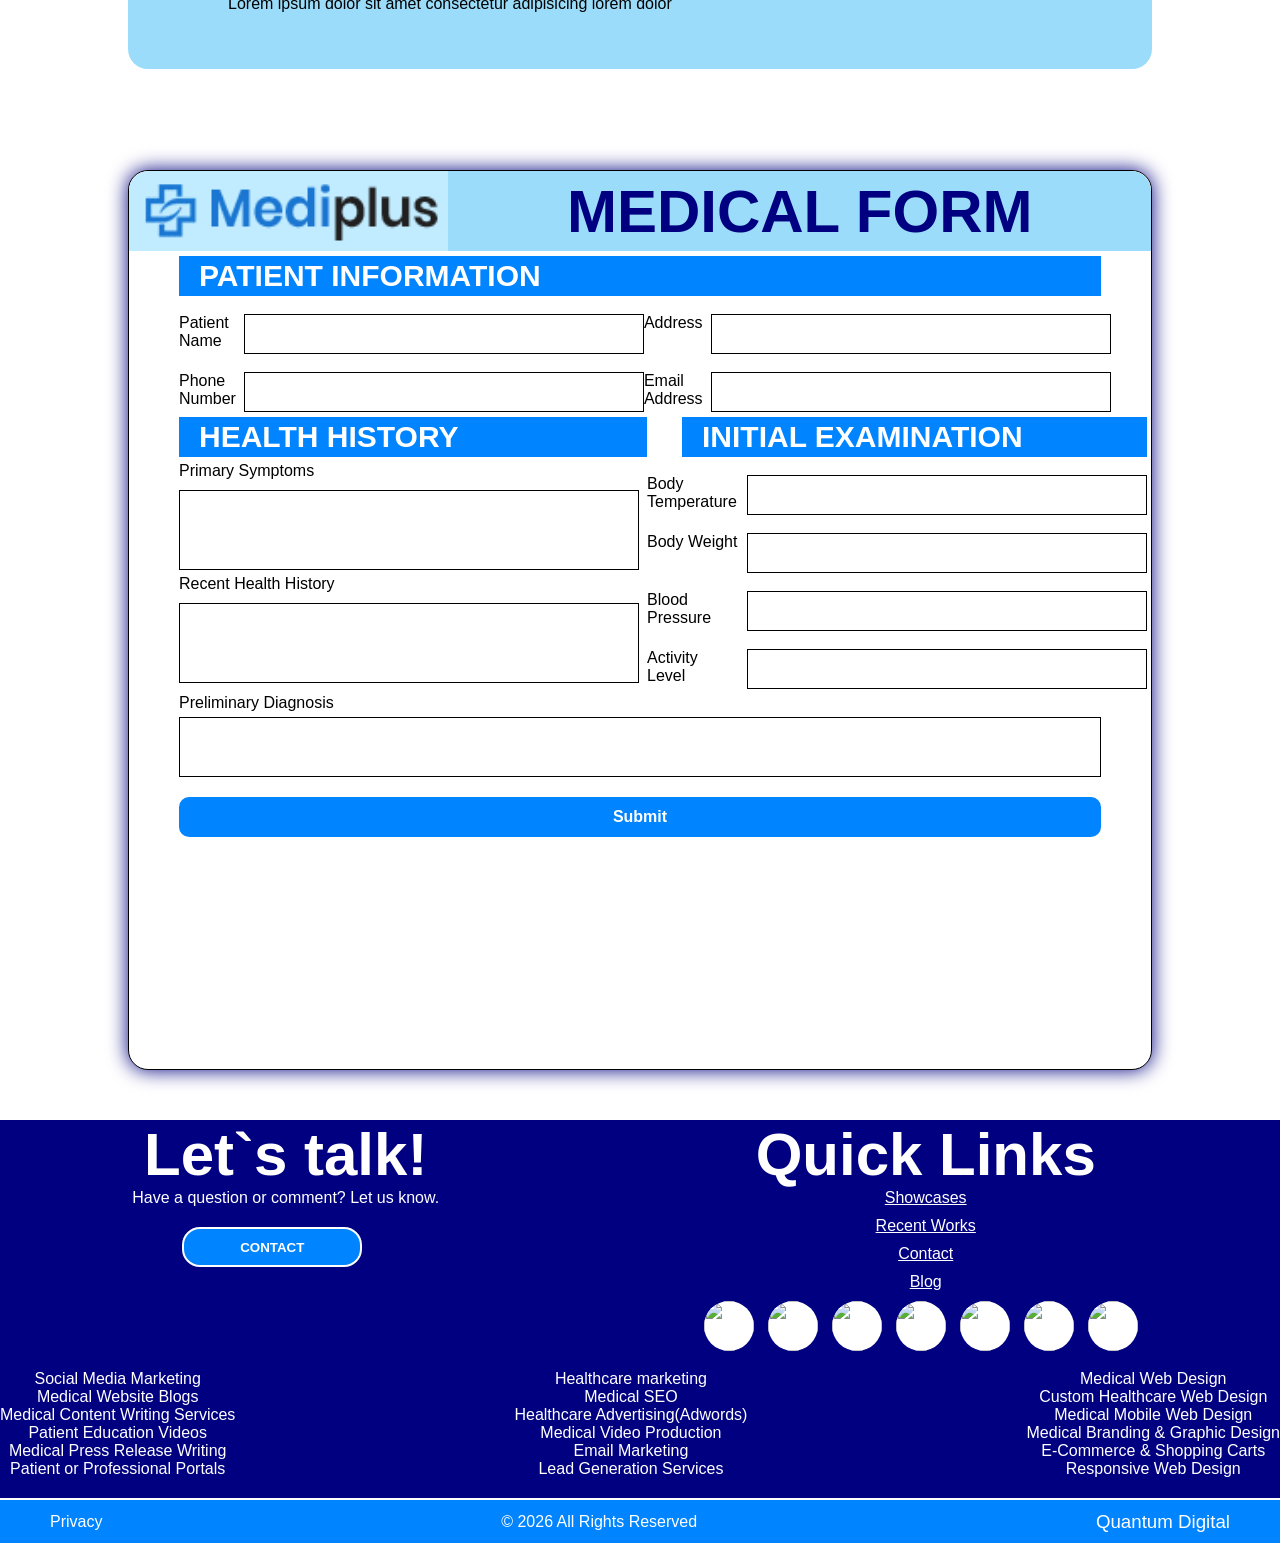
==== commit a029deae: "update the site" ====
--- a/index.html
+++ b/index.html
@@ -3,13 +3,700 @@
 <head>
     <meta charset="UTF-8">
     <meta name="viewport" content="width=device-width, initial-scale=1.0">
-    <title>Hospital Login Redirect</title>
-    <meta http-equiv="refresh" content="0; url=login.html">
-    <script>
-        window.location.replace('login.html');
-    </script>
+    <title>HOSPITAL</title>
+    <link rel="stylesheet" href="home.css">
 </head>
 <body>
-    <p>Redirecting to the login page...</p>
+
+
+    <!-- Start of the Navigation bar -->
+
+    <div class="navigationbar">
+
+
+        <div class="navlogo">
+            <img src="img/logo.png" alt="">
+        </div>
+
+        <div class="navanchours">
+            <nav>
+                <a href="#Home">Home</a>
+                <a href="#Services">Services</a>
+                <a href="#Doctores">Doctores</a>
+                <a href="#Precios">Precios</a>
+                <a href="#Contacto">Contacto</a>
+            </nav>
+        </div>
+
+        <div class="navbtn">
+            <button>Book Appointment</button>
+        </div>
+
+
+    </div>
+
+    <!-- End of the Navigation bar -->
+
+
+
+    <!-- Start of the Hero section -->
+
+    <section class="herosection" id="Home">
+
+
+        <div class="herocontent">
+
+
+            <div class="heroinfo">
+
+                <div class="heroinfo1">
+                    <h1 id="heroTitle">Tu <span>Sonirisa</span>, tu mejor <br><span>PRESENTACION</span></h1>
+                    <P>Cuida tu salud dental con tratamientos <br>personalizados y la mejor tecnologia</P>
+                </div>
+
+                <div class="herobtn">
+                    <button class="herobtn1">Click Here</button>
+                    <button id="herobtn2">Book Appointment</button>
+                </div>
+
+                <div class="heroinfo2">
+                    <div class="heroinfo2images">
+                        <img src="img/vecteezy_ai-generated-a-smiling-doctor-with-glasses-and-a-white-lab_41408858.png" alt="">
+                        <img src="img/vecteezy_smiling-healthcare-professional-in-lab-coat-ready-for_44243718.png" alt="">
+                        <img src="img/vecteezy_ai-generated-male-nurse-crossed-arms-isolated-on-transparent_35438521.png" alt="">
+                        <img src="img/vecteezy_ai-generated-doctor-png-isolated-on-transparent-background_35681209.png" alt="">
+                        <img src="img/vecteezy_ai-generated-a-smiling-doctor-with-glasses-and-a-white-lab_41408858.png" alt="">
+                    </div>
+                    <p>Lorem ipsum dolor sit, amet consectetur adipisicing elit. Enim, fugiat?</p>
+                </div>
+
+            </div>
+
+
+            <div class="heroimage">
+                <img src="img/vecteezy_ai-generated-a-female-doctor-with-a-stethoscope-isolated-on_41409059.png" alt="">
+            </div>
+
+
+        </div>
+
+
+    </section>
+
+    <!-- End of the Hero section -->
+
+
+    <!-- Start of the Services section -->
+
+    <section class="servicesection" id="Services">
+
+
+        <div class="servicescontent">
+
+
+            <h1>Servicio de salud para ti</h1>
+
+            <p class="serviceparagraph">Lorem ipsum dolor, sit amet consectetur adipisicing. <br>Lorem ipsum dolor, sit amet consectetur adipisicing elit.</p>
+
+            <div class="servicescards">
+
+
+                <div class="card">
+                    <div class="cardimage">
+                        <img src="img/pf2.jpg" alt="">
+                    </div>
+                    <p>Service Name</p>
+                </div>
+
+                <div class="card">
+                    <div class="cardimage">
+                        <img src="img/pf1.jpg" alt="">
+                    </div>
+                    <p>Service Name</p>
+                </div>
+
+                <div class="card">
+                    <div class="cardimage">
+                        <img src="img/pf3.jpg" alt="">
+                    </div>
+                    <p>Service Name</p>
+                </div>
+
+                <div class="card">
+                    <div class="cardimage">
+                        <img src="img/pf4.jpg" alt="">
+                    </div>
+                    <p>Service Name</p>
+                </div>
+
+                <div class="card">
+                    <div class="cardimage">
+                        <img src="img/mission-img.jpg" alt="">
+                    </div>
+                    <p>Service Name</p>
+                </div>
+
+                <div class="card">
+                    <div class="cardimage">
+                        <img src="img/blog-sidebar2.jpg" alt="">
+                    </div>
+                    <p>Service Name</p>
+                </div>
+
+
+            </div>
+
+            
+            <div class="servicesinfo">
+
+
+                <div class="serviceinfo1">
+                    <p>Lorem ipsum dolor sit amet, <br>consectetur adipisicingelit, sed <br>do elusmod tempor incididunt <br>ut labore et dolore magna <br>aliqua</p>
+                    <ul>
+                        <li>Lorem ipsum dolor sit amet consectetur.</li>
+                        <li>Lorem ipsum dolor sit amet consectetur.</li>
+                        <li>Lorem ipsum dolor sit amet consectetur.</li>
+                        <li>Lorem ipsum dolor sit amet consectetur.</li>
+                    </ul>
+                    <button>Conoce mas</button>
+                </div>
+
+
+                <div class="serviceinfoimage">
+                    <img src="img/blog2.jpg" alt="">
+                </div>
+
+
+            </div>
+
+
+        </div>
+
+
+    </section>
+
+    <!-- End of the Services Section -->
+
+    
+    <!-- Start of the Doctor`s Working days section -->
+
+    <section class="doctorsworkingsection">
+
+
+        <div class="doctorsworkingcontent">
+
+
+            <h1>Doctor`s Working Schedule</h1>
+
+            <p>Lorem ipsum dolor sit, amet consectetur adipisicing elit. <br>Lorem ipsum dolor sit amet consectetur adipisicing.</p>
+            
+            <table class="doctorstable">
+
+
+                <thead>
+
+                    <tr>
+                        <th>Doctor`s Speciality</th>
+                        <th>Doctor`s Names</th>
+                        <th>Days Present</th>
+                    </tr>
+
+                </thead>
+
+                <tbody>
+
+                    <tr>
+                        <td>Physician</td>
+                        <td>Doctor Nakuya Patricia</td>
+                        <td>Monday and Friday</td>
+                    </tr>
+
+                    <tr>
+                        <td>Cardiologist</td>
+                        <td>Doctor Ainembabazi Bridget</td>
+                        <td>Tuesday and Thursday</td>
+                    </tr>
+
+                    <tr>
+                        <td>Pediatrician</td>
+                        <td>Doctor Balibaseka Deogiracious</td>
+                        <td>Wednesday and Sunday</td>
+                    </tr>
+
+                    <tr>
+                        <td>Neurologist</td>
+                        <td>Doctor Kijjambu Joseph</td>
+                        <td>Saturday and Sunday</td>
+                    </tr>
+
+                    <tr>
+                        <td>Psychiatrist</td>
+                        <td>Doctor Nsubuga Ediger</td>
+                        <td>Monday and Wednesday</td>
+                    </tr>
+
+                    <tr>
+                        <td>Radiologist</td>
+                        <td>Doctor Ssentongo Edrine</td>
+                        <td>Thursday and Friday</td>
+                    </tr>
+
+                    <tr>
+                        <td>Dermatologist</td>
+                        <td>Doctor Wambogo Hassan Sadat</td>
+                        <td>Tuesday and Friday</td>
+                    </tr>
+
+                    <tr>
+                        <td>Orthopedic Surgeon</td>
+                        <td>Doctor Omolo Pasikali</td>
+                        <td>Monday and Tuesday</td>
+                    </tr>
+
+
+                </tbody>
+
+
+            </table>
+
+
+        </div>
+
+
+    </section>
+
+    <!-- End of the Doctor`s Working days section -->
+
+
+    <!-- Start of the Doctor`s section -->
+
+    <section class="doctorsection" id="Doctores">
+
+
+        <div class="doctorcontent">
+
+
+            <h1>Conozca a nuestros expertos</h1>
+
+            <p class="doctorcomment">Lorem ipsum dolor sit amet consectetur adipisicing. <br>elit, sed do elusmod tempor incididunt ut labore.</p>
+
+            <div class="doctorimages">
+
+
+                <div class="doctorcard">
+                    <img src="" alt="">
+                    <p>Nombre del doctor</p>
+                    <h4>Tyler</h4>
+                </div>
+
+                <div class="doctorcard">
+                    <img src="" alt="">
+                    <p>Nombre del doctor</p>
+                    <h4>Tyler</h4>
+                </div>
+
+                <div class="doctorcard">
+                    <img src="" alt="">
+                    <p>Nombre del doctor</p>
+                    <h4>Tyler</h4>
+                </div>
+
+                <div class="doctorcard">
+                    <img src="" alt="">
+                    <p>Nombre del doctor</p>
+                    <h4>Tyler</h4>
+                </div>
+
+
+            </div>
+
+
+        </div>
+
+
+    </section>
+
+    <!-- End of the Doctor`s section -->
+
+
+
+    <!--Start of the Comment Section -->
+
+    <section class="commentsection" id="Precios">
+
+
+        <div class="commentcomments">
+
+
+            <h1>Commentarios de los pacientes</h1>
+
+            <p class="commentdetails">Lorem, ipsum dolor sit amet consectetur adipisicing. <br>elit, sed do elusmod tempor incididunt ut labore.</p>
+
+            <div class="commentcards">
+
+
+                <div class="commentcard1">
+
+                    <div class="cardcontent">
+                        <img src="" alt="">
+                        <div class="cardcontenttext">
+                            <h4>Nombre del cliente</h4>
+                            <h5>Aleja</h5>
+                        </div>
+                    </div>
+
+                    <p>Lorem ipsum dolor sit amet. lorem <br>consectetur adipisicing elit lorem dolor <br>sed do eiusmod tempor lorem dolor <br>incididunt ut labore lorem dolor.</p>
+
+                </div>
+
+                <div class="commentcard1">
+
+                    <div class="cardcontent">
+                        <img src="" alt="">
+                        <div class="cardcontenttext">
+                            <h4>Nombre del cliente</h4>
+                            <h5>Aleja</h5>
+                        </div>
+                    </div>
+
+                    <p>Lorem ipsum dolor sit amet. lorem <br>consectetur adipisicing elit lorem dolor <br>sed do eiusmod tempor lorem dolor <br>incididunt ut labore lorem dolor.</p>
+
+                </div>
+
+                <div class="commentcard1">
+
+                    <div class="cardcontent">
+                        <img src="" alt="">
+                        <div class="cardcontenttext">
+                            <h4>Nombre del cliente</h4>
+                            <h5>Aleja</h5>
+                        </div>
+                    </div>
+                    
+                    <p>Lorem ipsum dolor sit amet. lorem <br>consectetur adipisicing elit lorem dolor <br>sed do eiusmod tempor lorem dolor <br>incididunt ut labore lorem dolor.</p>
+
+                </div>
+
+                <div class="commentcard1">
+
+                    <div class="cardcontent">
+                        <img src="" alt="">
+                        <div class="cardcontenttext">
+                            <h4>Nombre del cliente</h4>
+                            <h5>Aleja</h5>
+                        </div>
+                    </div>
+                    
+                    <p>Lorem ipsum dolor sit amet. lorem <br>consectetur adipisicing elit lorem dolor <br>sed do eiusmod tempor lorem dolor <br>incididunt ut labore lorem dolor.</p>
+
+                </div>
+
+
+            </div>
+
+
+        </div>
+
+
+    </section>
+
+    <!-- End of the Comment Section -->
+
+
+    <!-- Start of the Information Section -->
+
+    <section class="informationsection">
+
+
+        <div class="informationcontent">
+
+
+            <div class="informationhead">
+                <h1>Servicio de salud y buenos consejos</h1>
+                <p>Lorem ipsum dolor sit amet consectetur adipisicing elit. lorem dolor elit <br>Lorem ipsum dolor sit amet consectetur adipisicing lorem dolor</p>
+            </div>
+
+            <button>Conoce mas</button>
+
+
+        </div>
+
+
+    </section>
+
+    <!-- End of the Information section -->
+
+
+    <!-- Start of the Form section -->
+
+    <secction class="formsection">
+
+
+        <div class="formconent">
+
+
+            <form action="process_medical_form.php" method="post" id="medicalForm">
+
+
+                <div class="formheader">
+
+                    <div class="formlogo">
+                        <img src="img/logo.png" alt="">
+                    </div>
+
+                    <div class="formheadinfo">
+                        <h1>MEDICAL FORM</h1>
+                    </div>
+
+                </div>
+
+
+                <div class="formbody">
+
+
+                    <div class="firstformbody">
+
+                        <div class="firstformbodyhead">
+                            <h1>PATIENT INFORMATION</h1>
+                        </div>
+
+                        <div class="firstformbodyfields">
+
+                            <div class="firstformbodyfieldsleft">
+
+                                <div class="formfields">
+                                    <p>Patient <br>Name</p>
+                                    <input type="text">
+                                </div>
+
+                                <div class="formfields">
+                                    <p>Phone <br>Number</p>
+                                    <input type="text">
+                                </div>
+
+                            </div>
+
+                            <div class="firstformbodyright">
+
+                                <div class="formfields">
+                                    <p>Address</p>
+                                    <input type="text">
+                                </div>
+
+                                <div class="formfields">
+                                    <p>Email <br>Address</p>
+                                    <input type="text">
+                                </div>
+
+                            </div>
+
+                        </div>
+
+                    </div>
+
+
+                    <div class="secondformbody">
+
+
+                        <div class="secondformbodyleftside">
+
+                            <div class="secondformbodyleftsidehead">
+                                <h1>HEALTH HISTORY</h1>
+                            </div>
+
+                            <div class="secondformbodyleftsidefields">
+                                <P>Primary Symptoms</P>
+                                <input type="text">
+                            </div>
+
+                            <div class="secondformbodyleftsidefields">
+                                <P>Recent Health History</P>
+                                <input type="text">
+                            </div>
+
+                        </div>
+
+
+                        <div class="secondformbodyrightside">
+
+                            <div class="secondformbodyrightsidehead">
+                                <h1>INITIAL EXAMINATION</h1>
+                            </div>
+
+                            <div class="formfields">
+                                <p>Body <br>Temperature</p>
+                                <input type="text">
+                            </div>
+
+                            <div class="formfields">
+                                <p>Body Weight</p>
+                                <input type="text">
+                            </div>
+
+                            <div class="formfields">
+                                <p>Blood <br>Pressure</p>
+                                <input type="text">
+                            </div>
+
+                            <div class="formfields">
+                                <p>Activity <br>Level</p>
+                                <input type="text">
+                            </div>
+
+                        </div>
+
+
+                    </div>
+
+
+                    <div class="thirdformbody">
+
+
+                        <div class="thirdformbodyfields">
+                            <p>Preliminary Diagnosis</p>
+                            <input type="text">
+                        </div>
+
+
+                    </div>
+
+                    <div class="formbutton">
+                        <button>Submit</button>
+                    </div>
+
+
+                </div>
+
+
+
+            </form>
+
+
+        </div>
+
+
+    </secction>
+
+    <!-- End of the Form section -->
+
+
+
+    <!-- Start of the Footer Section -->
+
+    <footer class="footersection" id="Contacto">
+
+
+        <div class="firstfooterinfo">
+
+
+            <div class="footerinfoone">
+                <h1>Let`s talk!</h1>
+                <p>Have a question or comment? Let us know.</p>
+                <button>CONTACT</button>
+            </div>
+
+            <div class="footerinfotwo">
+                <h1>Quick Links</h1>
+                <nav>
+                    <a href="">Showcases</a>
+                    <a href="">Recent Works</a>
+                    <a href="">Contact</a>
+                    <a href="">Blog</a>
+                </nav>
+                <div class="footerinfotwoimages">
+                    <img src="" alt="">
+                    <img src="" alt="">
+                    <img src="" alt="">
+                    <img src="" alt="">
+                    <img src="" alt="">
+                    <img src="" alt="">
+                    <img src="" alt="">
+                </div>
+            </div>
+
+
+        </div>
+
+
+        <div class="secondfooterinfo">
+
+
+            <div>
+                <p>Social Media Marketing <br>Medical Website Blogs <br>Medical Content Writing Services <br>Patient Education Videos <br>Medical Press Release Writing <br>Patient or Professional Portals</p>
+            </div>
+            <div>
+                <p>Healthcare marketing <br>Medical SEO <br>Healthcare Advertising(Adwords) <br>Medical Video Production <br>Email Marketing <br>Lead Generation Services</p>
+            </div>
+            <div>
+                <p>Medical Web Design <br>Custom Healthcare Web Design <br>Medical Mobile Web Design <br>Medical Branding & Graphic Design <br>E-Commerce & Shopping Carts <br>Responsive Web Design</p>
+            </div>
+
+        </div>
+
+    
+        <div class="lastfooterinfo">
+            <h4>Privacy</h4>
+            <h4>&copy; 2026 All Rights Reserved</h4>
+            <h3>Quantum Digital</h3>
+        </div>
+
+
+    </footer>
+
+    <!-- End of the Footer Section -->
+
+    <!-- Start of the Modal Form -->
+    <div id="appointmentModal" class="modal">
+        <div class="modalcontent">
+            <span class="close">&times;</span>
+            <h2>Book an Appointment</h2>
+            <form id="appointmentForm" action="process_appointment.php" method="post">
+                <div class="formgroup">
+                    <label for="fullname">Full Name:</label>
+                    <input type="text" id="fullname" name="fullname" required>
+                </div>
+
+                <div class="formgroup">
+                    <label for="email">Email:</label>
+                    <input type="email" id="email" name="email" required>
+                </div>
+
+                <div class="formgroup">
+                    <label for="phone">Phone Number:</label>
+                    <input type="tel" id="phone" name="phone" required>
+                </div>
+
+                <div class="formgroup">
+                    <label for="date">Preferred Date:</label>
+                    <input type="date" id="date" name="date" required>
+                </div>
+
+                <div class="formgroup">
+                    <label for="doctor">Select Doctor:</label>
+                    <select id="doctor" name="doctor" required>
+                        <option value="">Choose a doctor...</option>
+                        <option value="Doctor Nakuya Patricia">Doctor Nakuya Patricia</option>
+                        <option value="Doctor Ainembabazi Bridget">Doctor Ainembabazi Bridget</option>
+                        <option value="Doctor Balibaseka Deogiracious">Doctor Balibaseka Deogiracious</option>
+                        <option value="Doctor Kijjambu Joseph">Doctor Kijjambu Joseph</option>
+                        <option value="Doctor Nsubuga Ediger">Doctor Nsubuga Ediger</option>
+                        <option value="Doctor Ssentongo Edrine">Doctor Ssentongo Edrine</option>
+                        <option value="Doctor Wambogo Hassan Sadat">Doctor Wambogo Hassan Sadat</option>
+                        <option value="Doctor Omolo Pasikali">Doctor Omolo Pasikali</option>
+                    </select>
+                </div>
+
+                <div class="formgroup">
+                    <label for="message">Message:</label>
+                    <textarea id="message" name="message" rows="4"></textarea>
+                </div>
+
+                <button type="submit" class="submit-btn">Submit Appointment</button>
+            </form>
+        </div>
+    </div>
+    <!-- End of the Modal Form -->
+
+ <script src="home.js"></script>    
 </body>
 </html>
--- a/home.css
+++ b/home.css
@@ -0,0 +1,935 @@
+*{
+    margin: 0px;
+    padding: 0px;
+    box-sizing: border-box;
+    text-decoration: none;
+}
+
+
+html{
+    scroll-behavior: smooth;
+}
+
+
+
+/* Start of the Navigation bar */
+.navigationbar{
+    width: 100%;
+    height: 10vh;
+    background-color: white;
+    display: flex;
+    justify-content: space-around;
+    align-items: center;
+    position: fixed;
+    top: 0;
+    z-index: 1000;
+}
+
+.navlogo img{
+    width: 100%;
+    height: 50px;
+}
+
+.navanchours nav a{
+    color: black;
+    font-family:'Segoe UI', Tahoma, Geneva, Verdana, sans-serif;
+    font-size: 16px;
+    margin-right: 30px;
+}
+
+.navbtn button{
+    width: 150px;
+    height: 50px;
+    background-color: rgb(0, 132, 255);
+    border-radius: 20px;
+    color: white;
+    font-family: 'Segoe UI', Tahoma, Geneva, Verdana, sans-serif;
+    font-size: 16px;
+    border: none;
+}
+/* End of the navigation bar */
+
+
+
+/* Start of the Hero section */
+.herosection{
+    width: 100%;
+    height: 100vh;
+    background-color: white;
+    display: flex;
+    justify-content: center;
+    margin-top: 80px;
+}
+
+.herocontent{
+    width: 95%;
+    height: 100%;
+    background: linear-gradient(130deg, rgb(228, 240, 245), rgb(0, 132, 255));
+    display: flex;
+    justify-content: space-between;
+    border-radius: 20px;
+}
+
+.heroinfo{
+    width: 600px;
+    height: 630px;
+    margin-left: 40px;
+}
+
+.heroinfo1 h1{
+    font-size: 60px;
+    font-family: 'Segoe UI', Tahoma, Geneva, Verdana, sans-serif;
+    color: black;
+    margin-top: 100px;
+}
+
+.heroinfo1 h1 span{
+    color: navy;
+}
+
+.heroinfo1 p{
+    font-size: 16px;
+    font-family: 'Segoe UI', Tahoma, Geneva, Verdana, sans-serif;
+}
+
+.herobtn{
+    margin-top: 20px;
+}
+
+.herobtn button{
+    width: 150px;
+    height: 45px;
+    background-color: transparent;
+    font-family: 'Segoe UI', Tahoma, Geneva, Verdana, sans-serif;
+    font-size: 16px;
+    border-radius: 20px;
+    margin-right: 20px;
+}
+
+.herobtn .herobtn1{
+    background-color: rgb(0, 132, 255);
+    border: none;
+    color: white;
+}
+
+.heroinfo2images{
+    display: grid;
+    grid-template-columns: repeat(5,30px);
+    margin-top: 20px;
+}
+
+.heroinfo2images img{
+    width: 50px;
+    height: 50px;
+    background-color: white;
+    border: 3px solid black;
+    border-radius: 50%;
+}
+
+.heroinfo2 p{
+    font-family: 'Segoe UI', Tahoma, Geneva, Verdana, sans-serif;
+    font-size: 16px;
+    margin-top: 2px;
+}
+
+.heroimage{
+    width: 600px;
+    max-height: 633px;
+    margin-right: 40px;
+}
+
+.heroimage img{
+    width: 100%;
+    height: 100%;
+}
+/* End of the Hero Section */
+
+
+
+/* Start of the Services Section */
+.servicesection{
+    width: 100%;
+    min-height: 100vh;
+    background-color: white;
+    display: flex;
+    justify-content: center;
+    margin-top: 60px;
+}
+
+.servicescontent{
+    width: 95%;
+    height: 100%;
+    background-color: white;
+}
+
+.servicescontent h1{
+    font-family: 'Segoe UI', Tahoma, Geneva, Verdana, sans-serif;
+    font-size: 60px;
+    color: navy;
+    text-align: center;
+}
+
+.servicescontent .serviceparagraph{
+    font-family: 'Segoe UI', Tahoma, Geneva, Verdana, sans-serif;
+    font-size: 16px;
+    color: black;
+    text-align: center;
+}
+
+.servicescards{
+    margin-top: 20px;
+    overflow: hidden;
+}
+
+.servicescards-track{
+    display: flex;
+    width: max-content;
+    gap: 20px;
+    animation: scrollCards 30s linear infinite;
+    will-change: transform;
+}
+
+.servicescards-group{
+    display: flex;
+    gap: 20px;
+    flex-shrink: 0;
+}
+
+@keyframes scrollCards {
+    0% {
+        transform: translateX(0);
+    }
+    100% {
+        transform: translateX(-50%);
+    }
+}
+
+.servicescards .card{
+    width: 200px;
+    height: 200px;
+    background-color:  rgb(154, 220, 250);
+    border-radius: 20px;
+    flex-shrink: 0;
+}
+
+.card{
+    display: flex;
+    flex-direction: column;
+    align-items: center;
+    justify-content: center;
+}
+
+.card .cardimage{
+    width: 100px;
+    height: 100px;
+    background-color: white;
+    border-radius: 50%;
+    overflow: hidden;
+}
+
+.cardimage img{
+    width: 100%;
+    height: 100%;
+    /* border-radius: 50%; */
+    object-fit: fill;
+}
+
+.card p{
+    margin-top: 20px;
+    font-family: 'Segoe UI', Tahoma, Geneva, Verdana, sans-serif;
+    font-size: 16px;
+    font-weight: 700;
+}
+
+.servicesinfo{
+    display: flex;
+    justify-content: space-between;
+    margin-top: 30px;
+}
+
+.serviceinfo1 p{
+    font-family: 'Segoe UI', Tahoma, Geneva, Verdana, sans-serif;
+    font-size: 20px;
+    color: rgb(17, 17, 51);
+    font-weight: 700;
+    margin-top: 15px;
+}
+
+.serviceinfo1 ul{
+    margin-left: 20px;
+    margin-top: 30px;
+    font-family: 'Segoe UI', Tahoma, Geneva, Verdana, sans-serif;
+    font-size: 16px;
+    font-weight: 400;
+}
+
+.serviceinfo1 button{
+    width: 150px;
+    height: 40px;
+    background-color: rgb(0, 132, 255);
+    color: white;
+    font-weight: 500;
+    margin-top: 20px;
+    font-family: 'Segoe UI', Tahoma, Geneva, Verdana, sans-serif;
+    font-size: 16px;
+    border: none;
+    border-radius: 5px;
+}
+
+.serviceinfoimage img{
+    width: 100%;
+    height: 100%;
+    background-color:  rgb(154, 220, 250);
+    border-radius: 20px;
+}
+/* End of the Services Section */
+
+
+
+/* Start of the Doctor`s Working Days Section */
+.doctorsworkingsection{
+    width: 100%;
+    min-height: 100vh;
+    background-color: white;
+    display: flex;
+    justify-content: center;
+}
+
+.doctorsworkingcontent{
+    width: 95%;
+    height: 100%;
+    background-color: white;
+}
+
+.doctorsworkingcontent h1{
+    font-family: 'Segoe UI', Tahoma, Geneva, Verdana, sans-serif;
+    font-size: 60px;
+    color: navy;
+    text-align: center;
+    margin-top: 80px;
+}
+
+.doctorsworkingcontent p{
+    font-family: 'Segoe UI', Tahoma, Geneva, Verdana, sans-serif;
+    font-size: 16px;
+    color: black;
+    text-align: center;
+}
+
+.doctorstable{
+    width: 80%;
+    margin-top: 30px;
+    border-collapse: collapse;
+    margin-left: 140px;
+    box-shadow: 0px 0px 20px  rgb(154, 220, 250);
+}
+
+th{
+    color: black;
+    font-family: 'Segoe UI', Tahoma, Geneva, Verdana, sans-serif;
+    font-size: 25px;
+    font-weight: 700;
+    padding-top: 15px;
+    padding-bottom: 15px;
+    text-align: center;
+    border: 2px solid black;
+}
+
+td{
+    color: black;
+    font-family: 'Segoe UI', Tahoma, Geneva, Verdana, sans-serif;
+    font-size: 16px;
+    font-weight: 400;
+    padding-top: 15px;
+    padding-bottom: 15px;
+    padding-right: 18px;
+    padding-left: 18px;
+    text-align: left;
+    border: 2px solid black;
+}
+/* End of the Doctor`s Working Days Section */
+
+
+
+/* Start of the Doctor`s Section */
+.doctorsection{
+    min-width: 100%;
+    min-height: 100vh;
+    background-color: white;
+    display: flex;
+    justify-content: center;
+}
+
+.doctorcontent{
+    width: 95%;
+    height: 100%;
+    background-color: white;
+}
+
+.doctorcontent h1{
+    font-family: 'Segoe UI', Tahoma, Geneva, Verdana, sans-serif;
+    font-size: 60px;
+    color: navy;
+    text-align: center;
+    margin-top: 70px;
+}
+
+.doctorcontent .doctorcomment{
+    font-family: 'Segoe UI', Tahoma, Geneva, Verdana, sans-serif;
+    font-size: 16px;
+    color: black;
+    text-align: center;
+}
+
+.doctorimages{
+    display: flex;
+    justify-content: space-between;
+    margin-top: 40px;
+}
+
+.doctorcard{
+    width: 300px;
+    height: 500px;
+    background-color: white;
+    display: flex;
+    flex-direction: column;
+    align-items: center;
+    border-radius: 20px;
+}
+
+.doctorcard img{
+    width: 300px;
+    height: 400px;
+    background-color: rgb(154, 220, 250);
+    border-top-left-radius: 20px;
+    border-top-right-radius: 20px;
+}
+
+.doctorcard p{
+    font-family: 'Segoe UI', Tahoma, Geneva, Verdana, sans-serif;
+    font-size: 16px;
+    color: black;
+    margin-top: 3px;
+    font-weight: 500;
+}
+
+.doctorcard h4{
+    font-family: 'Segoe UI', Tahoma, Geneva, Verdana, sans-serif;
+    font-size: 14px;
+    color: black;
+    font-weight: 300;
+}
+/* End of the Doctor`s Section */
+
+
+
+/* Start of the Comment Section */
+.commentsection{
+    width: 100%;
+    height: 80vh;
+    background-color: white;
+    display: flex;
+    justify-content: center;
+    margin-top: 60px;
+}
+
+.commentcomments{
+    width: 95%;
+    height: 100%;
+    background-color: white;
+}
+
+.commentcomments h1{
+    font-family: 'Segoe UI', Tahoma, Geneva, Verdana, sans-serif;
+    font-size: 60px;
+    color: navy;
+    text-align: center;
+    margin-top: 40px;
+}
+
+.commentcomments .commentdetails{
+    font-family: 'Segoe UI', Tahoma, Geneva, Verdana, sans-serif;
+    font-size: 16px;
+    color: black;
+    text-align: center;
+    margin-top: 15px;
+}
+
+.commentcards{
+    display: flex;
+    justify-content: space-between;
+    margin-top: 40px;
+}
+
+.commentcard1{
+    width: 300px;
+    height: 300px;
+    background-color: rgb(0, 132, 255);
+    border-radius: 20px;
+    box-shadow: 0px 0px 10px navy;
+}
+
+.cardcontent{
+    display: flex;
+    margin-top: 20px;
+    margin-left: 20px;
+}
+
+.cardcontent img{
+    width: 100px;
+    height: 100px;
+    background-color: black;
+    border-radius: 50%;
+}
+
+.cardcontenttext{
+    display: flex;
+    flex-direction: column;
+    justify-content: center;
+    margin-left: 10px;
+    font-family: 'Segoe UI', Tahoma, Geneva, Verdana, sans-serif;
+    font-size: 16px;
+    color: white;
+}
+
+.cardcontenttext h5{
+    font-weight: 400;
+}
+
+.commentcard1 p{
+    font-family: 'Segoe UI', Tahoma, Geneva, Verdana, sans-serif;
+    font-size: 16px;
+    color: white;
+    margin-top: 20px;
+    margin-left: 20px;
+    font-weight: 400;
+}
+/* End of the Comment Section */
+
+
+
+/* Start of the Information Section */
+.informationsection{
+    width: 100%;
+    height: 50vh;
+    background-color: white;
+    display: flex;
+    justify-content: center;
+    align-items: center;
+}
+
+.informationcontent{
+    width: 80%;
+    height: 55%;
+    background-color: rgb(154, 220, 250);
+    display: flex;
+    justify-content: space-between;
+    align-items: center;
+    border-radius: 20px;
+}
+
+.informationhead h1{
+    font-family: 'Segoe UI', Tahoma, Geneva, Verdana, sans-serif;
+    font-size: 40px;
+    color: navy;
+    margin-left: 100px;
+}
+
+.informationhead p{
+    font-family: 'Segoe UI', Tahoma, Geneva, Verdana, sans-serif;
+    font-size: 16px;
+    color: black;
+    margin-top: 10px;
+    margin-left: 100px;
+    font-weight: 500;
+}
+
+.informationcontent button{
+    width: 150px;
+    height: 40px;
+    background-color: rgb(0, 132, 255);
+    color: white;
+    font-family: 'Segoe UI', Tahoma, Geneva, Verdana, sans-serif;
+    font-size: 16px;
+    border: none;
+    border-radius: 5px;
+    margin-right: 100px;
+    font-weight: 500;
+}
+/* End of the Information Section */
+
+
+
+/* Start of the Form Section */
+.formsection{
+    width: 100%;
+    min-height: 100vh;
+    background-color: white;
+    display: flex;
+    justify-content: center;
+}
+
+.formconent{
+    width: 80%;
+    min-height: 100vh;
+    background-color: white;
+    border: 1px solid black;
+    border-radius: 20px;
+    box-shadow: 0px 0px 20px  navy;
+}
+
+.formheader{
+    display: flex;
+}
+
+.formlogo{
+    width: 400px;
+    height: 80px;
+    background-color: rgb(193, 235, 255);
+    display: flex;
+    justify-content: center;
+    align-items: center;
+    border-top-left-radius: 20px;
+}
+
+.formlogo img{
+    width: 300px;
+    height: 65px;
+}
+
+.formheadinfo{
+    width: 880px;
+    height: 80px;
+    background-color: rgb(154, 220, 250);
+    display: flex;
+    justify-content: center;
+    align-items: center;
+    border-top-right-radius: 20px;
+}
+
+.formheadinfo h1{
+    font-family: 'Segoe UI', Tahoma, Geneva, Verdana, sans-serif;
+    font-size: 60px;
+    color: navy;
+}
+
+.formbody{
+    margin-left: 50px;
+    margin-right: 50px;
+    margin-top: 5px;
+}
+
+.firstformbodyhead{
+    width: 100%;
+    height: 40px;
+    background-color: rgb(0, 132, 255);
+    display: flex;
+    align-items: center;
+}
+
+.firstformbodyhead h1{
+    font-family: 'Segoe UI', Tahoma, Geneva, Verdana, sans-serif;
+    font-size: 30px;
+    color: white;
+    margin-left: 20px;
+}
+
+.firstformbodyfields{
+    display: flex;
+    justify-content: space-between;
+}
+
+.formfields{
+    display: flex;
+    justify-content: space-between;
+    margin-top: 18px;
+    font-family: 'Segoe UI', Tahoma, Geneva, Verdana, sans-serif;
+    color: black;
+    font-weight: 500;
+}
+
+.formfields p{
+    font-size: 16px;
+}
+
+.formfields input{
+    width: 400px;
+    height: 40px;
+    border: 1px solid black;
+    margin-left: 8px;
+}
+
+.secondformbody{
+    display: flex;
+    justify-content: space-between;
+    margin-top: 5px;
+}
+
+.secondformbodyleftsidehead{
+    width: 468px;
+    height: 40px;
+    background-color: rgb(0, 132, 255);
+    color: white;
+    display: flex;
+    align-items: center;
+}
+
+.secondformbodyleftsidehead h1{
+    font-family: 'Segoe UI', Tahoma, Geneva, Verdana, sans-serif;
+    font-size: 30px;
+    margin-left: 20px;
+}
+
+.secondformbodyleftsidefields p{
+    font-family: 'Segoe UI', Tahoma, Geneva, Verdana, sans-serif;
+    font-size: 16px;
+    color: black;
+    font-weight: 500;
+    margin-top: 5px;
+}
+
+.secondformbodyleftsidefields input{
+    width: 460px;
+    height: 80px;
+    border: 1px solid black;
+    margin-top: 10px;
+}
+
+.secondformbodyrightsidehead{
+    width: 465px;
+    height: 40px;
+    background-color: rgb(0, 132, 255);
+    color: white;
+    display: flex;
+    align-items: center;
+    margin-left: 35px;
+}
+
+.secondformbodyrightsidehead h1{
+    font-family: 'Segoe UI', Tahoma, Geneva, Verdana, sans-serif;
+    font-size: 30px;
+    margin-left: 20px;
+}
+
+.thirdformbodyfields p{
+    font-family: 'Segoe UI', Tahoma, Geneva, Verdana, sans-serif;
+    font-size: 16px;
+    color: black;
+    font-weight: 500;
+    margin-top: 5px;
+}
+
+.thirdformbodyfields input{
+    width: 100%;
+    height: 60px;
+    border: 1px solid black;
+    margin-top: 5px;
+}
+
+.formbutton button{
+    width: 100%;
+    margin: 20px 0px;
+    height: 40px;
+    font-family: 'Segoe UI', Tahoma, Geneva, Verdana, sans-serif;
+    font-size: 16px;
+    background-color: rgb(0, 132, 255);
+    border: none;
+    border-radius: 10px;
+    color: white;
+    font-weight: 600;
+}
+/* End of the Form Section */
+
+
+
+/* Start of the Footer Section */
+.footersection{
+    width: 100%;
+    height: 70%;
+    background-color: navy;
+    margin-top: 50px;
+}
+
+.firstfooterinfo{
+    display: flex;
+    justify-content: space-around;
+}
+
+.footerinfoone h1{
+    font-family: 'Segoe UI', Tahoma, Geneva, Verdana, sans-serif;
+    font-size: 60px;
+    color: white;
+    font-weight: 600;
+    text-align: center;
+}
+
+.footerinfoone p{
+    font-family: 'Segoe UI', Tahoma, Geneva, Verdana, sans-serif;
+    font-size: 16px;
+    color: white;
+}
+
+.footerinfoone button{
+    width: 180px;
+    height: 40px;
+    border-radius: 18px;
+    border: 2px solid white;
+    background-color: rgb(0, 132, 255);
+    margin-top: 20px;
+    margin-left: 50px;
+    color: white;
+    font-weight: 600;
+}
+
+.footerinfotwo h1{
+    font-family: 'Segoe UI', Tahoma, Geneva, Verdana, sans-serif;
+    font-size: 60px;
+    color: white;
+    font-weight: 600;
+    text-align: center;
+}
+
+
+.footerinfotwo nav{
+    display: flex;
+    flex-direction: column;
+    align-items: center;
+    gap: 10px;
+}
+
+.footerinfotwo nav a{
+    color: white;
+    font-size: 16px;
+    font-family: 'Segoe UI', Tahoma, Geneva, Verdana, sans-serif;
+    text-decoration: underline;
+}
+
+.footerinfotwoimages img{
+    width: 50px;
+    height: 50px;
+    background-color: white;
+    border-radius: 50%;
+    margin-right: 10px;
+    margin-top: 10px;
+}
+
+.secondfooterinfo{
+    display: flex;
+    justify-content: space-between;
+    text-align: center;
+    margin-top: 15px;
+    color: white;
+    font-family: 'Segoe UI', Tahoma, Geneva, Verdana, sans-serif;
+    font-size: 16px;
+}
+
+.lastfooterinfo{
+    width: 100%;
+    height: 5vh;
+    background-color: rgb(0, 132, 255);
+    display: flex;
+    justify-content: space-between;
+    align-items: center;
+    color: white;
+    font-family: 'Segoe UI', Tahoma, Geneva, Verdana, sans-serif;
+    padding: 0px 50px;
+    font-size: 16px;
+    margin-top: 20px;
+    border-top: 2px solid white;
+}
+
+.lastfooterinfo h4{
+    font-weight: 400;
+}
+
+.lastfooterinfo h3{
+    font-weight: 500;
+}
+/* End of the Footer section */
+
+/* Start of the Modal Section */
+.modal {
+    display: none;
+    position: fixed;
+    z-index: 1;
+    left: 0;
+    top: 0;
+    width: 100%;
+    height: 100%;
+    overflow: auto;
+    background-color: rgba(0, 0, 0, 0.5);
+}
+
+.modalcontent {
+    background-color: white;
+    margin: 5% auto;
+    padding: 30px;
+    border-radius: 10px;
+    width: 90%;
+    max-width: 500px;
+    box-shadow: 0 4px 8px rgba(0, 0, 0, 0.2);
+}
+
+.close {
+    color: gray;
+    float: right;
+    font-size: 28px;
+    font-weight: bold;
+    cursor: pointer;
+}
+
+.close:hover {
+    color: black;
+}
+
+.modalcontent h2 {
+    font-family: 'Segoe UI', Tahoma, Geneva, Verdana, sans-serif;
+    font-size: 24px;
+    color: navy;
+    margin-bottom: 20px;
+}
+
+.formgroup {
+    margin-bottom: 15px;
+    display: flex;
+    flex-direction: column;
+}
+
+.formgroup label {
+    font-family: 'Segoe UI', Tahoma, Geneva, Verdana, sans-serif;
+    font-size: 14px;
+    font-weight: bold;
+    margin-bottom: 5px;
+    color: black;
+}
+
+.formgroup input,
+.formgroup select,
+.formgroup textarea {
+    padding: 10px;
+    border: 1px solid #ddd;
+    border-radius: 5px;
+    font-family: 'Segoe UI', Tahoma, Geneva, Verdana, sans-serif;
+    font-size: 14px;
+}
+
+.formgroup input:focus,
+.formgroup select:focus,
+.formgroup textarea:focus {
+    outline: none;
+    border: 2px solid rgb(0, 132, 255);
+}
+
+.submit-btn {
+    width: 100%;
+    padding: 12px;
+    background-color: rgb(0, 132, 255);
+    color: white;
+    border: none;
+    border-radius: 5px;
+    font-family: 'Segoe UI', Tahoma, Geneva, Verdana, sans-serif;
+    font-size: 16px;
+    cursor: pointer;
+    margin-top: 10px;
+}
+/* End of the Modal Section */
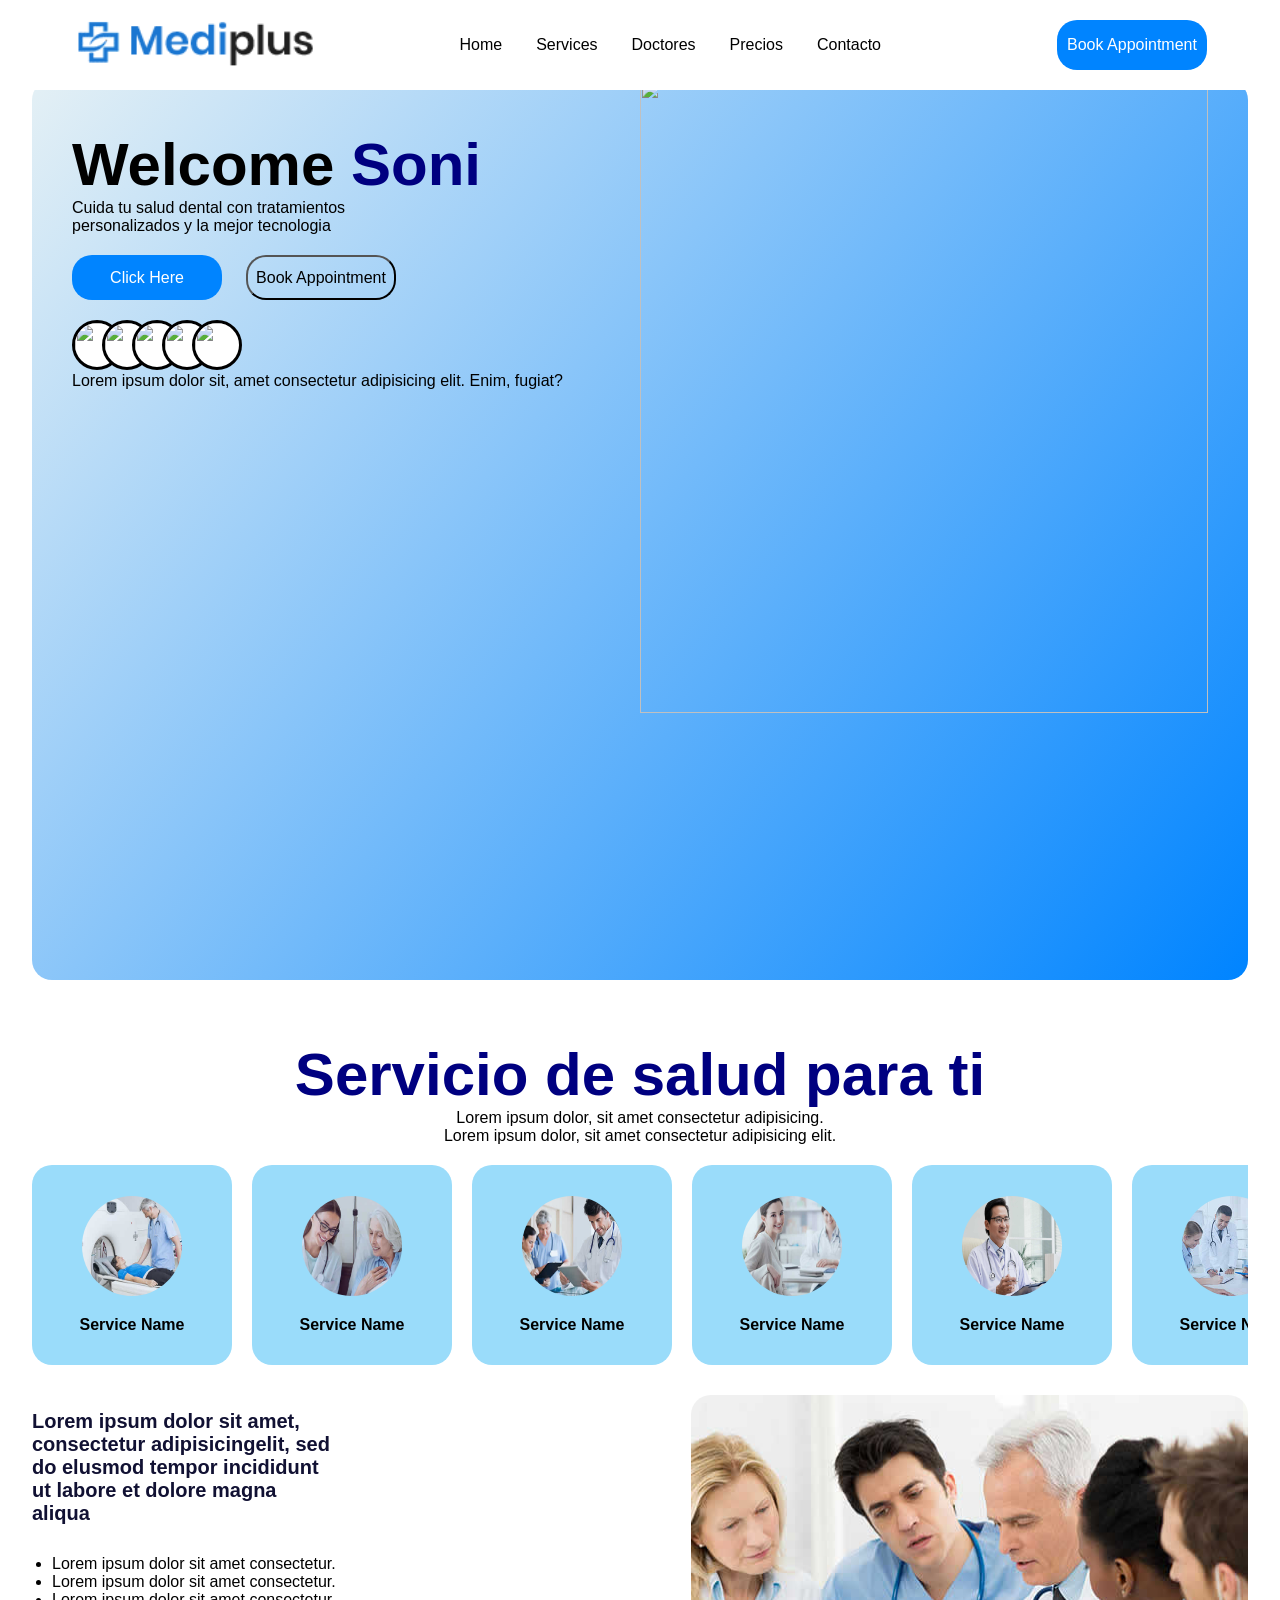
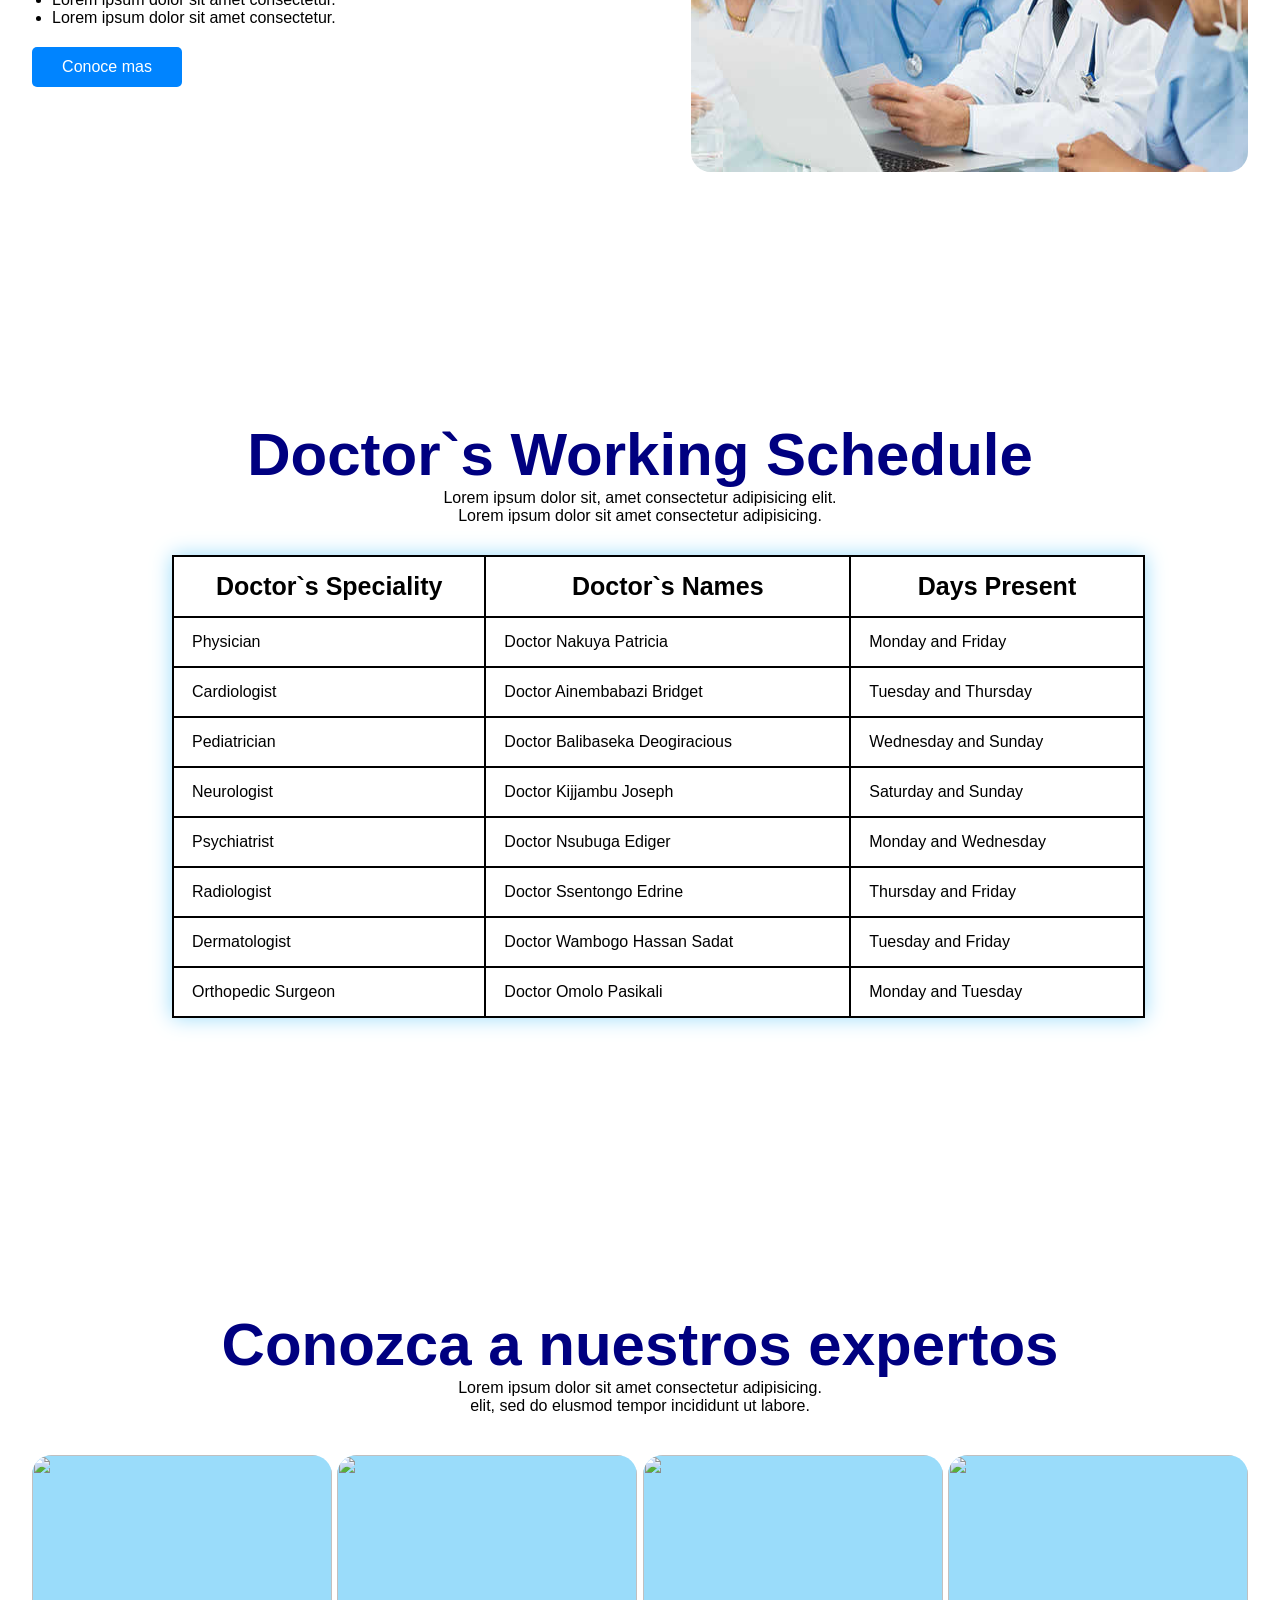
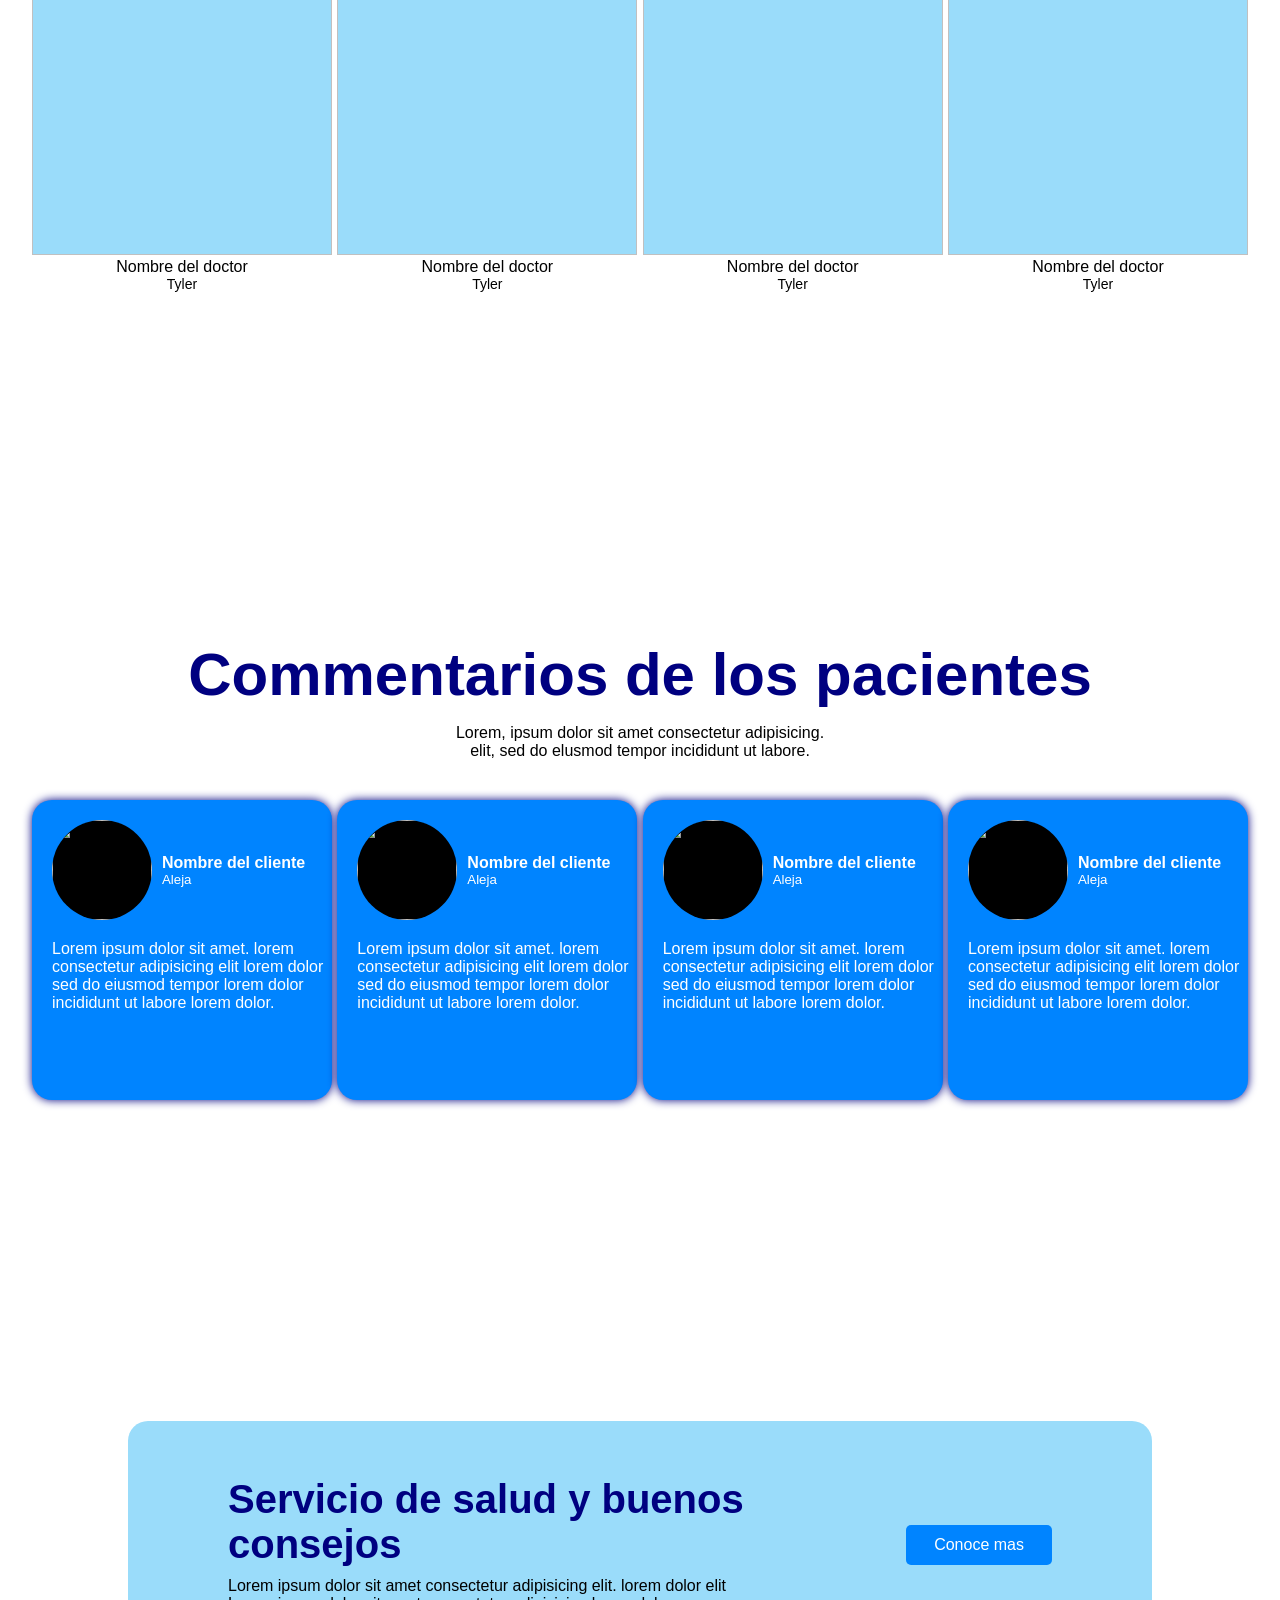
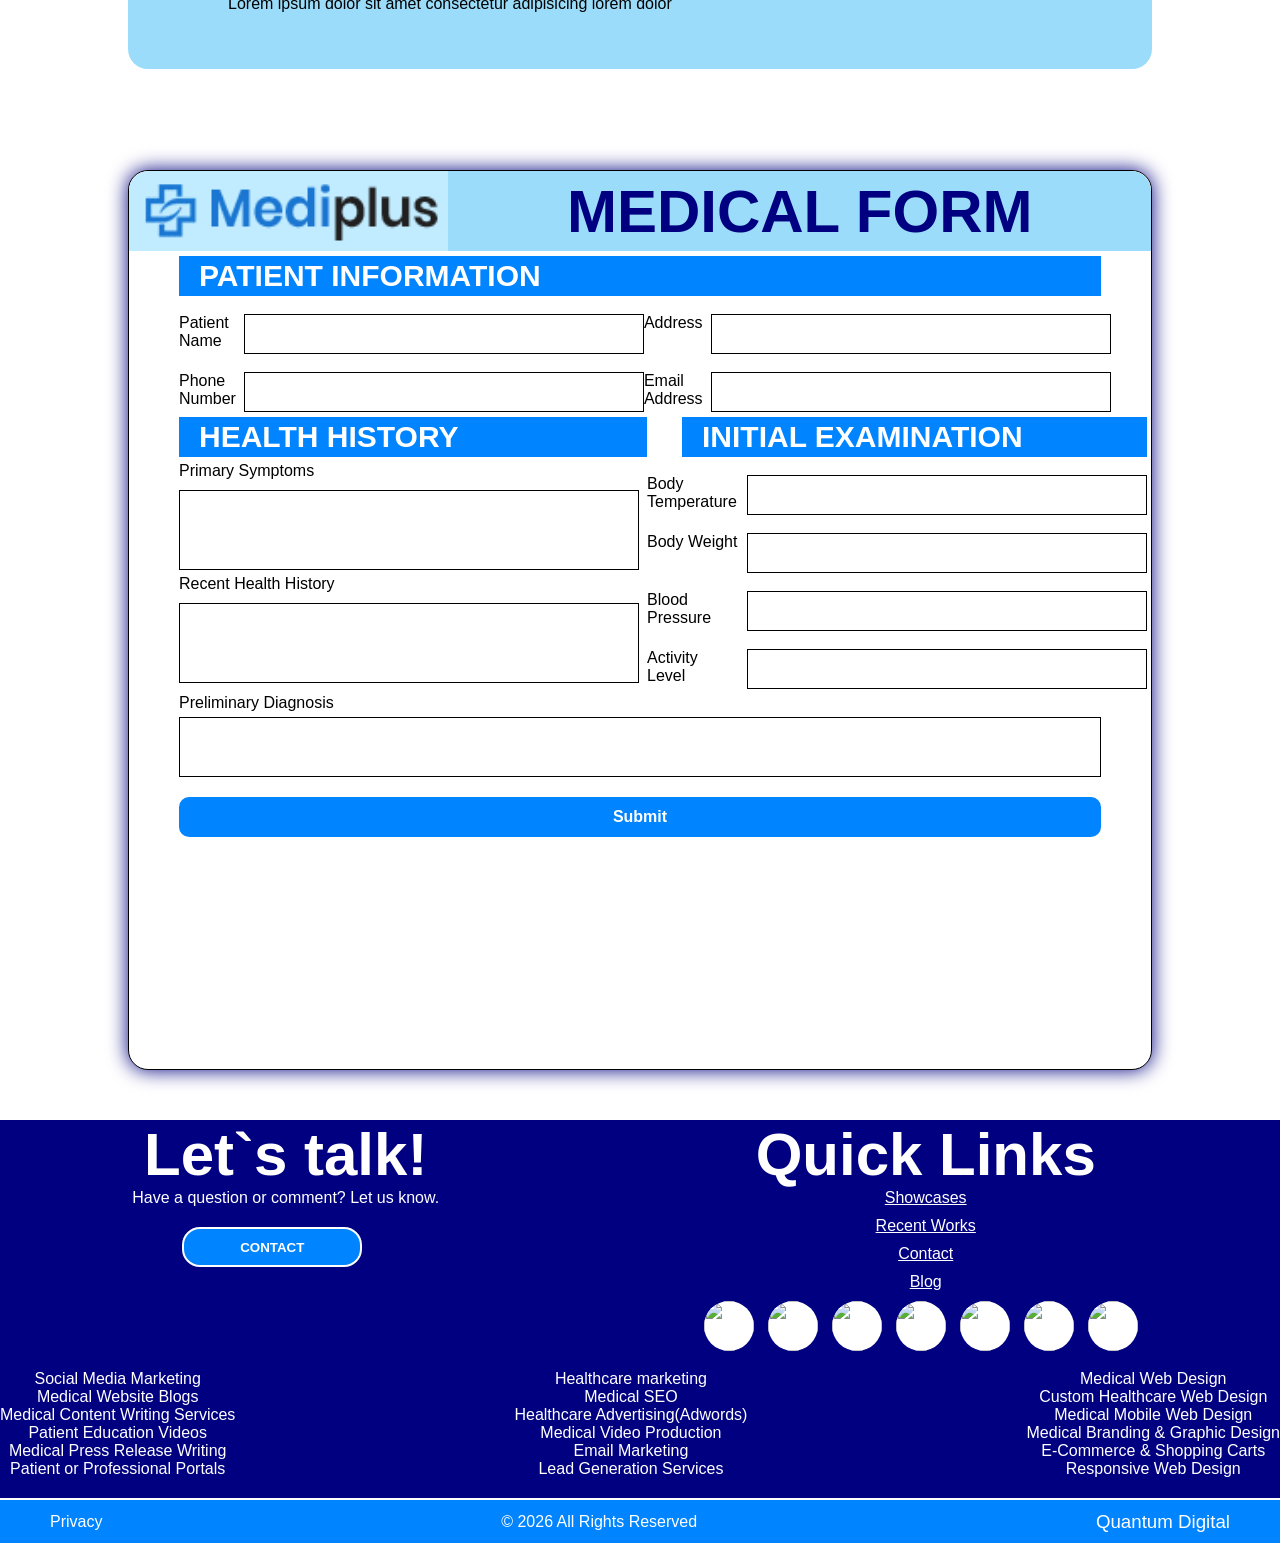
==== commit 0badc423: "update the javascript" ====
--- a/index.html
+++ b/index.html
@@ -50,7 +50,7 @@
             <div class="heroinfo">
 
                 <div class="heroinfo1">
-                    <h1 id="heroTitle">Tu <span>Sonirisa</span>, tu mejor <br><span>PRESENTACION</span></h1>
+                    <h1 id="heroTitle">Welcome <span>Sonirisa</span>, to Mediplus <br><span>Hospital</span></h1>
                     <P>Cuida tu salud dental con tratamientos <br>personalizados y la mejor tecnologia</P>
                 </div>
 
--- a/home.css
+++ b/home.css
@@ -80,7 +80,7 @@
     font-size: 60px;
     font-family: 'Segoe UI', Tahoma, Geneva, Verdana, sans-serif;
     color: black;
-    margin-top: 100px;
+    margin-top: 50px;
 }
 
 .heroinfo1 h1 span{
